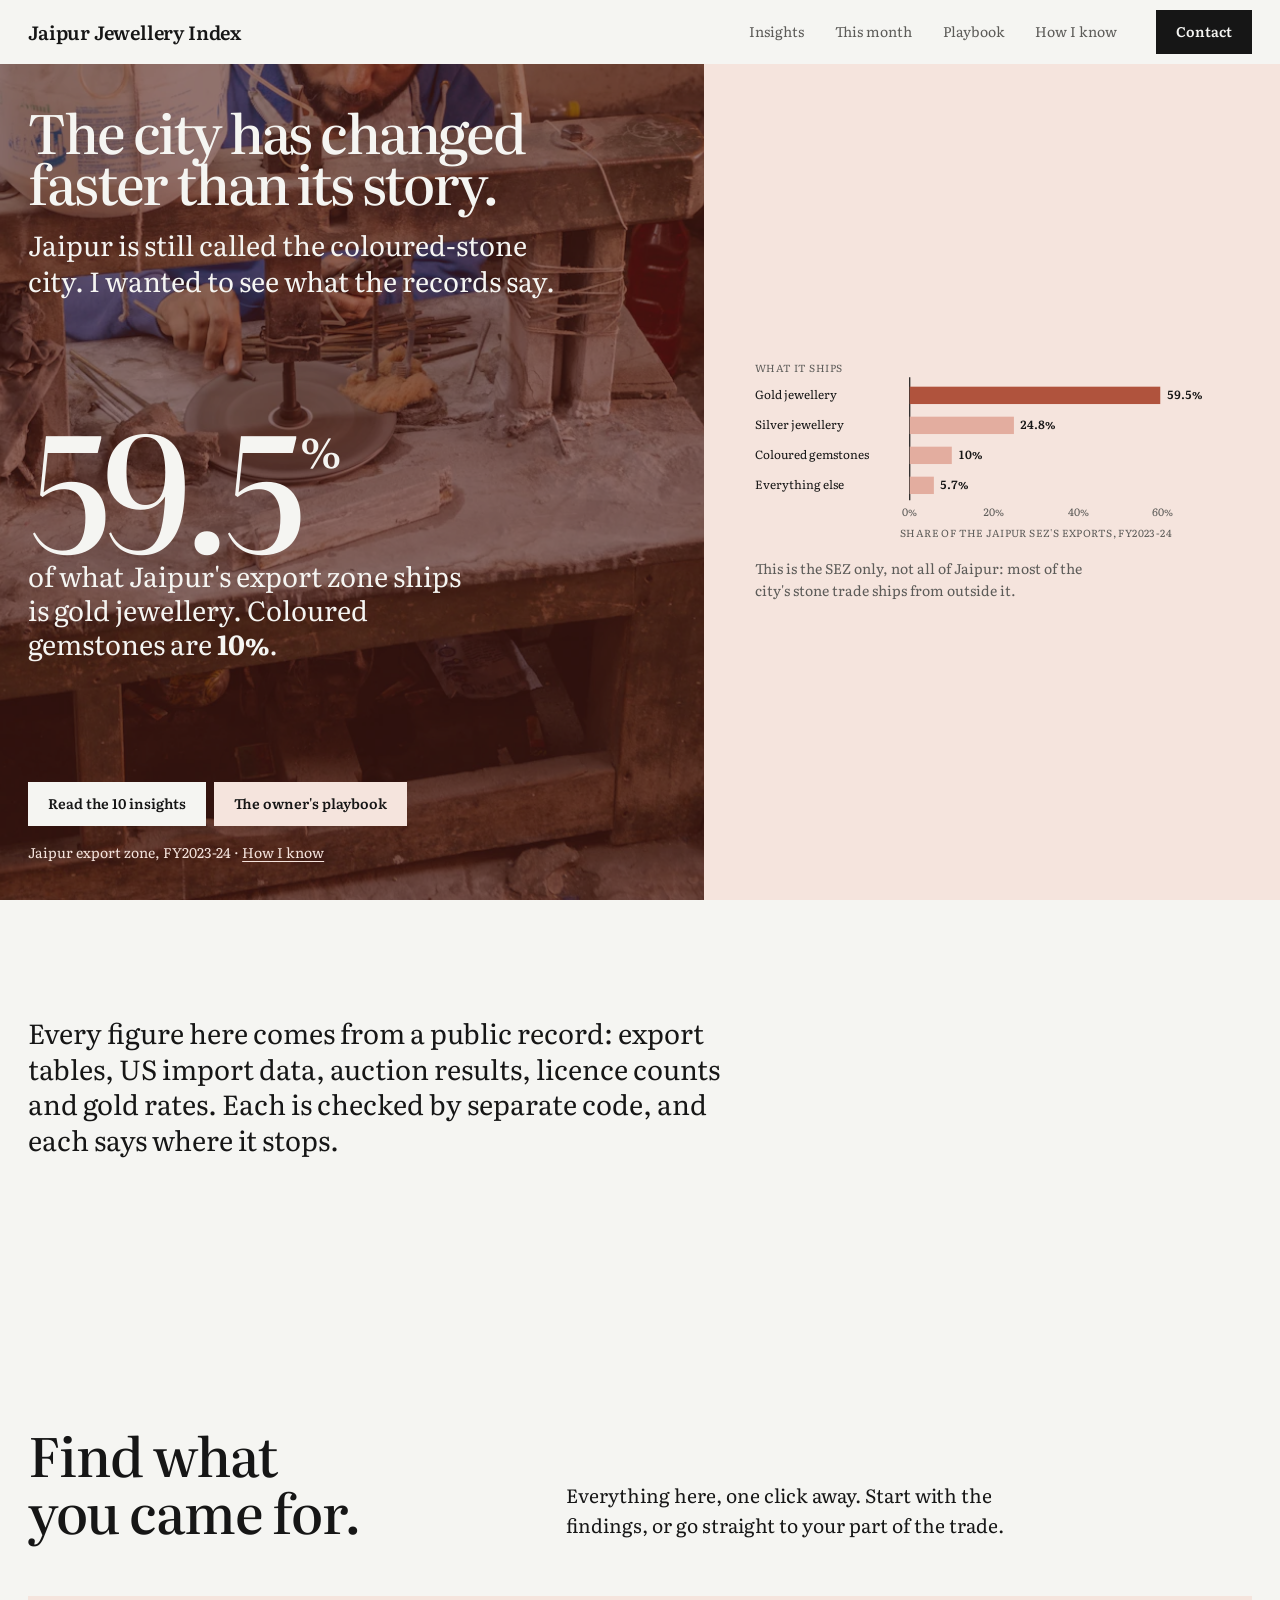
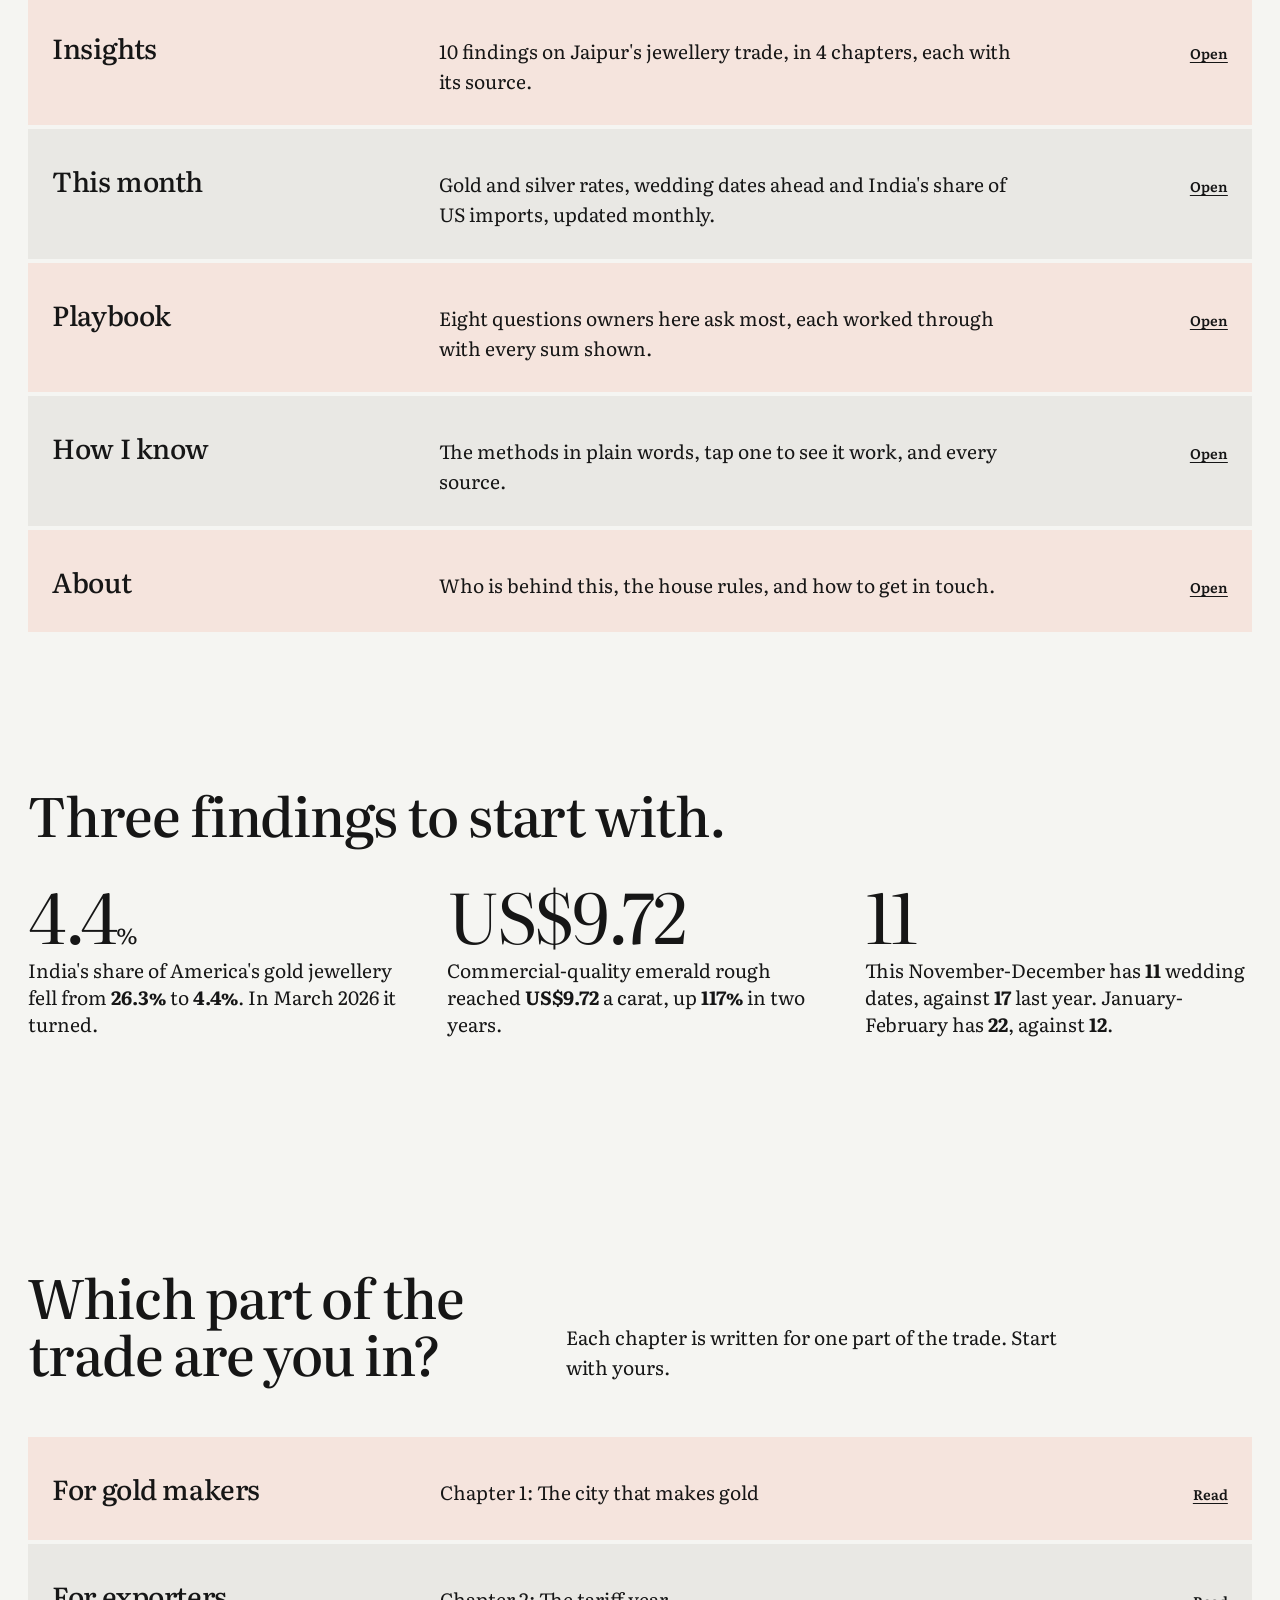
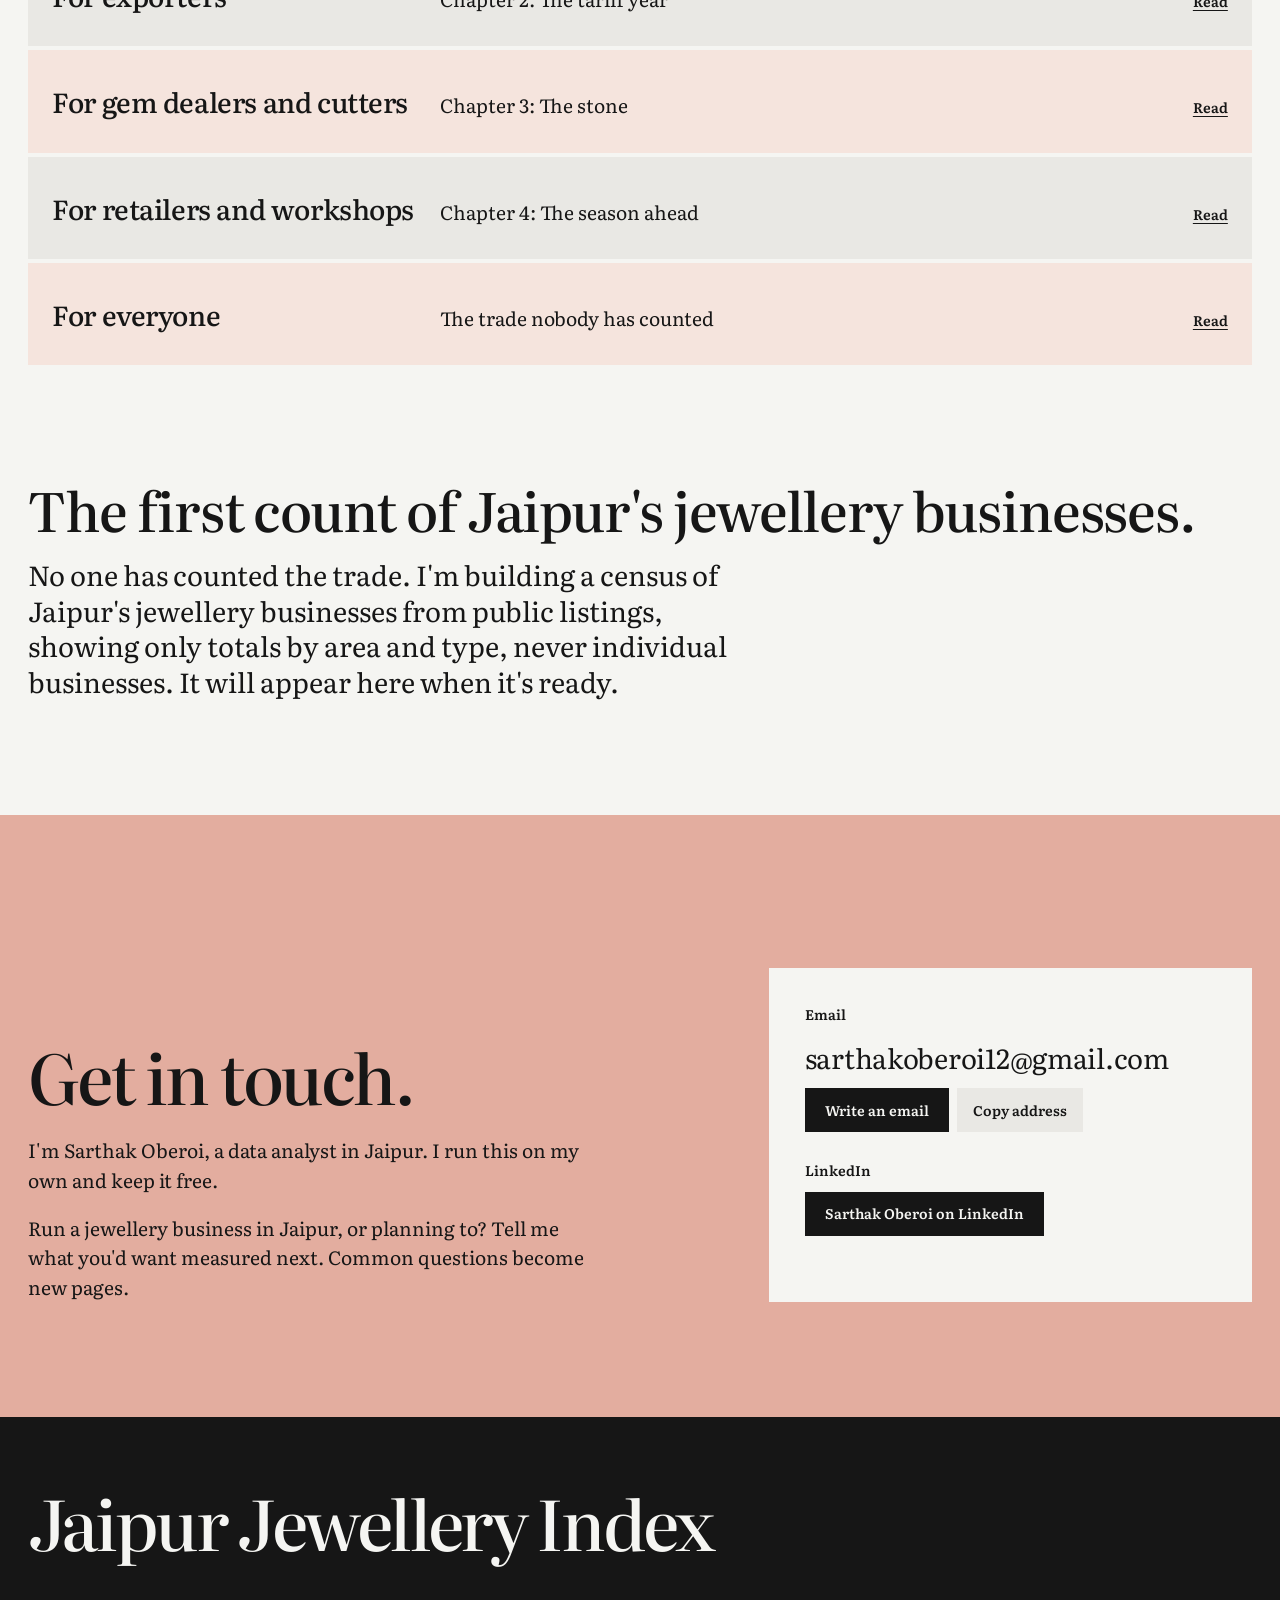
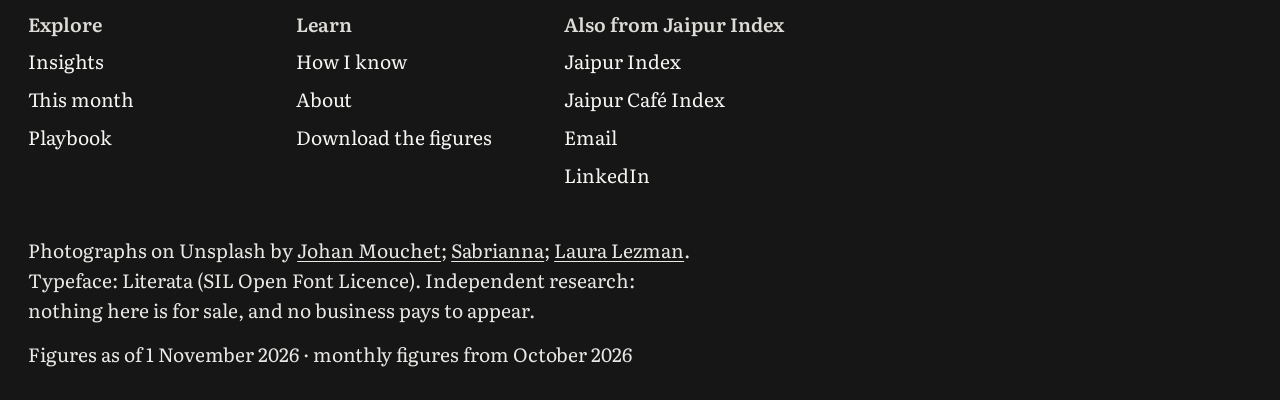
==== index.html @ a6907371 "Site update, 1 November 2026" ====
<!doctype html>
<html lang="en-IN" data-root="./">
<head>
<meta charset="utf-8">
<meta name="viewport" content="width=device-width, initial-scale=1">
<title>Jaipur Jewellery Index · What the records say about Jaipur&#x27;s jewellery trade</title>
<meta name="description" content="Free, independent figures on Jaipur&#x27;s jewellery trade: exports, the US tariff, emerald rough, silver, wedding dates and gold prices.">
<meta name="color-scheme" content="light">
<meta name="theme-color" content="#f5f5f2">
<link rel="icon" href="favicon.svg" type="image/svg+xml">
<script>document.documentElement.classList.add("js");setTimeout(function(){if(!window.__pulse)document.documentElement.classList.remove("js","motion")},3000)</script>
<link rel="preload" href="fonts/literata.woff2" as="font" type="font/woff2" crossorigin>
<link rel="stylesheet" href="v2.css?v=9a6a884558">
<link rel="stylesheet" href="jewel.css?v=24e0bf8013">
<script src="v2.js?v=5dda34e87e" defer></script>
<script src="explain.js?v=7c21fc3e05" defer></script>
</head>
<body>
<header class="bar"><a class="wordmark" href="./">Jaipur Jewellery Index</a><nav class="bar-links" aria-label="Main"><a href="insights/">Insights</a><a href="this-month/">This month</a><a href="playbook/">Playbook</a><a href="how-i-know/">How I know</a></nav><details class="menu"><summary aria-label="Open the menu">Menu</summary><nav class="menu-panel" aria-label="Main"><a href="">Home</a><a href="insights/">Insights</a><a href="this-month/">This month</a><a href="playbook/">Playbook</a><a href="how-i-know/">How I know</a><a href="about/">About</a></nav></details><a class="btn" href="about/#contact">Contact</a></header>
<main class="">
<section class="hero" id="top" aria-labelledby="hero-h">
  <figure class="hero-pic" aria-hidden="true"><picture><source type="image/webp" srcset="img/gem-cutter-900.webp 900w, img/gem-cutter-1600.webp 1600w" sizes="(max-width: 900px) 100vw, 55vw"><img src="img/gem-cutter-1600.jpg" srcset="img/gem-cutter-900.jpg 900w, img/gem-cutter-1600.jpg 1600w" sizes="(max-width: 900px) 100vw, 55vw" width="1600" height="2400" alt="A craftsman bent over a polishing wheel in a small Jaipur workshop" fetchpriority="high"></picture></figure>
  <div class="hero-copy">
    <div class="hero-top">
      <h1 id="hero-h" class="hero-h">The city has changed faster than its story.</h1>
      <p class="hero-sub">Jaipur is still called the coloured-stone city. I wanted to see what the records say.</p>
    </div>
    <div class="hero-fig">
      <a class="rot-link" href="insights/#f-Opening"><span class="hero-num">59.5<small>%</small></span>
      <span class="hero-cap">of what Jaipur's export zone ships is gold jewellery. Coloured gemstones are <b>10%</b>.</span></a>
    </div>
    <div class="hero-foot"><p class="hero-act"><a class="btn" href="insights/">Read the 10 insights</a><a class="btn btn-ghost" href="playbook/">The owner's playbook</a></p>
    <p class="hero-meta">Jaipur export zone, FY2023-24 · <a href="insights/#f-Opening">How I know</a></p></div>
  </div>
  <div class="hero-obj jw-obj"><div class="jw-obj-in reveal"><svg class="chart" viewBox="0 0 600 230" role="img" aria-label="What the Jaipur export zone ships" preserveAspectRatio="xMidYMid meet"><text x="0" y="12" text-anchor="start" class="c-ax">What it ships</text><line x1="196.0" y1="18" x2="196.0" y2="174" class="c-grid c-zero"/><text x="196.0" y="194" text-anchor="middle" class="c-tick">0%</text><line x1="302.7" y1="18" x2="302.7" y2="174" class="c-grid"/><text x="302.7" y="194" text-anchor="middle" class="c-tick">20%</text><line x1="409.3" y1="18" x2="409.3" y2="174" class="c-grid"/><text x="409.3" y="194" text-anchor="middle" class="c-tick">40%</text><line x1="516.0" y1="18" x2="516.0" y2="174" class="c-grid"/><text x="516.0" y="194" text-anchor="middle" class="c-tick">60%</text><text x="0" y="45" class="c-cat">Gold jewellery</text><rect class="grow" x="196.0" y="30" width="317.4" height="22" fill="var(--red)"/><text x="521.4" y="46" text-anchor="start" class="c-strong">59.5%</text><text x="0" y="83" class="c-cat">Silver jewellery</text><rect class="grow" x="196.0" y="68" width="132.0" height="22" fill="var(--pink)"/><text x="336.0" y="84" text-anchor="start" class="c-strong">24.8%</text><text x="0" y="121" class="c-cat">Coloured gemstones</text><rect class="grow" x="196.0" y="106" width="53.3" height="22" fill="var(--pink)"/><text x="257.3" y="122" text-anchor="start" class="c-strong">10%</text><text x="0" y="159" class="c-cat">Everything else</text><rect class="grow" x="196.0" y="144" width="30.6" height="22" fill="var(--pink)"/><text x="234.6" y="160" text-anchor="start" class="c-strong">5.7%</text><text x="356.0" y="220" text-anchor="middle" class="c-ax">Share of the Jaipur SEZ&#x27;s exports, FY2023-24</text></svg><svg class="chart chart-narrow" viewBox="0 0 400 302" role="img" aria-label="What the Jaipur export zone ships" preserveAspectRatio="xMidYMid meet"><text x="0" y="12" text-anchor="start" class="c-ax">What it ships</text><line x1="0.0" y1="18" x2="0.0" y2="246" class="c-grid c-zero"/><text x="0.0" y="266" text-anchor="middle" class="c-tick">0%</text><line x1="108.0" y1="18" x2="108.0" y2="246" class="c-grid"/><text x="108.0" y="266" text-anchor="middle" class="c-tick">20%</text><line x1="216.0" y1="18" x2="216.0" y2="246" class="c-grid"/><text x="216.0" y="266" text-anchor="middle" class="c-tick">40%</text><line x1="324.0" y1="18" x2="324.0" y2="246" class="c-grid"/><text x="324.0" y="266" text-anchor="middle" class="c-tick">60%</text><text x="0" y="40" class="c-cat">Gold jewellery</text><rect class="grow" x="0.0" y="48" width="321.4" height="22" fill="var(--red)"/><text x="329.4" y="64" text-anchor="start" class="c-strong">59.5%</text><text x="0" y="96" class="c-cat">Silver jewellery</text><rect class="grow" x="0.0" y="104" width="133.7" height="22" fill="var(--pink)"/><text x="141.7" y="120" text-anchor="start" class="c-strong">24.8%</text><text x="0" y="152" class="c-cat">Coloured gemstones</text><rect class="grow" x="0.0" y="160" width="54.0" height="22" fill="var(--pink)"/><text x="62.0" y="176" text-anchor="start" class="c-strong">10%</text><text x="0" y="208" class="c-cat">Everything else</text><rect class="grow" x="0.0" y="216" width="31.0" height="22" fill="var(--pink)"/><text x="39.0" y="232" text-anchor="start" class="c-strong">5.7%</text><text x="162.0" y="292" text-anchor="middle" class="c-ax">Share of the Jaipur SEZ&#x27;s exports, FY2023-24</text></svg><p class="jw-obj-note">This is the SEZ only, not all of Jaipur: most of the city's stone trade ships from outside it.</p></div></div>
</section><section class="intro" aria-label="About this record">
  <p class="lead reveal">Every figure here comes from a public record: export tables, US import data, auction results, licence counts and
  gold rates. Each is checked by separate code, and each says where it stops.</p>
</section><section class="explore" aria-labelledby="explore-h">
  <header class="ch-head reveal"><h2 id="explore-h">Find what you came for.</h2><p>Everything here, one click away. Start with the findings, or go straight to your part of the trade.</p></header>
  <ul class="best-list ex-list"><li class="reveal"><a href="insights/"><span class="best-name">Insights</span><span class="ex-p">10 findings on Jaipur&#x27;s jewellery trade, in 4 chapters, each with its source.</span><span class="best-go">Open</span></a></li><li class="reveal"><a href="this-month/"><span class="best-name">This month</span><span class="ex-p">Gold and silver rates, wedding dates ahead and India&#x27;s share of US imports, updated monthly.</span><span class="best-go">Open</span></a></li><li class="reveal"><a href="playbook/"><span class="best-name">Playbook</span><span class="ex-p">Eight questions owners here ask most, each worked through with every sum shown.</span><span class="best-go">Open</span></a></li><li class="reveal"><a href="how-i-know/"><span class="best-name">How I know</span><span class="ex-p">The methods in plain words, tap one to see it work, and every source.</span><span class="best-go">Open</span></a></li><li class="reveal"><a href="about/"><span class="best-name">About</span><span class="ex-p">Who is behind this, the house rules, and how to get in touch.</span><span class="best-go">Open</span></a></li></ul>
</section><section class="teasers" aria-labelledby="teasers-h">
  <h2 id="teasers-h" class="reveal">Three findings to start with.</h2>
  <div class="tz-grid"><a class="tz reveal" href="insights/#f-2-2"><span class="tz-num">4.4<small>%</small></span><span class="tz-head">India's share of America's gold jewellery fell from <b>26.3%</b> to <b>4.4%</b>. In March 2026 it turned.</span></a><a class="tz reveal" href="insights/#f-3-2"><span class="tz-num">US$9.72<small></small></span><span class="tz-head">Commercial-quality emerald rough reached <b>US$9.72</b> a carat, up <b>117%</b> in two years.</span></a><a class="tz reveal" href="insights/#f-5-1"><span class="tz-num">11<small></small></span><span class="tz-head">This November-December has <b>11</b> wedding dates, against <b>17</b> last year. January-February has <b>22</b>, against <b>12</b>.</span></a></div>
</section><section class="explore" id="parts" aria-labelledby="parts-h">
  <header class="ch-head reveal"><h2 id="parts-h">Which part of the trade are you in?</h2><p>Each chapter is written for one part of the trade. Start with yours.</p></header>
  <ul class="best-list ex-list"><li class="reveal"><a href="insights/#chapter-1"><span class="best-name">For gold makers</span><span class="ex-p">Chapter 1: The city that makes gold</span><span class="best-go">Read</span></a></li><li class="reveal"><a href="insights/#chapter-2"><span class="best-name">For exporters</span><span class="ex-p">Chapter 2: The tariff year</span><span class="best-go">Read</span></a></li><li class="reveal"><a href="insights/#chapter-3"><span class="best-name">For gem dealers and cutters</span><span class="ex-p">Chapter 3: The stone</span><span class="best-go">Read</span></a></li><li class="reveal"><a href="insights/#chapter-4"><span class="best-name">For retailers and workshops</span><span class="ex-p">Chapter 4: The season ahead</span><span class="best-go">Read</span></a></li><li class="reveal"><a href="insights/#chapter-close"><span class="best-name">For everyone</span><span class="ex-p">The trade nobody has counted</span><span class="best-go">Read</span></a></li></ul>
</section><section class="intro jw-census" aria-labelledby="census-h"><h2 id="census-h" class="reveal">The first count of Jaipur&#x27;s jewellery businesses.</h2>
  <p class="lead reveal">No one has counted the trade. I&#x27;m building a census of Jaipur&#x27;s jewellery businesses from public listings, showing only totals by area and type, never individual businesses. It will appear here when it&#x27;s ready.</p></section><section class="contact" id="contact" aria-labelledby="contact-h">
  <div class="c-intro reveal"><h2 id="contact-h">Get in touch.</h2><p>I'm Sarthak Oberoi, a data analyst in Jaipur. I run this on my own and keep it free.</p><p>Run a jewellery business in Jaipur, or planning to? Tell me what you&#x27;d want measured next. Common questions become new pages.</p></div>
  <div class="c-card reveal" data-ui>
    <p class="c-k">Email</p>
    <p class="c-email"><a href="&#109;&#97;&#105;&#108;&#116;&#111;&#58;&#115;&#97;&#114;&#116;&#104;&#97;&#107;&#111;&#98;&#101;&#114;&#111;&#105;&#49;&#50;&#64;&#103;&#109;&#97;&#105;&#108;&#46;&#99;&#111;&#109;&#63;&#115;&#117;&#98;&#106;&#101;&#99;&#116;&#61;&#74;&#97;&#105;&#112;&#117;&#114;&#32;&#74;&#101;&#119;&#101;&#108;&#108;&#101;&#114;&#121;&#32;&#73;&#110;&#100;&#101;&#120;">&#115;&#97;&#114;&#116;&#104;&#97;&#107;&#111;&#98;&#101;&#114;&#111;&#105;&#49;&#50;&#64;&#103;&#109;&#97;&#105;&#108;&#46;&#99;&#111;&#109;</a></p>
    <p class="c-acts"><a class="btn" href="&#109;&#97;&#105;&#108;&#116;&#111;&#58;&#115;&#97;&#114;&#116;&#104;&#97;&#107;&#111;&#98;&#101;&#114;&#111;&#105;&#49;&#50;&#64;&#103;&#109;&#97;&#105;&#108;&#46;&#99;&#111;&#109;&#63;&#115;&#117;&#98;&#106;&#101;&#99;&#116;&#61;&#74;&#97;&#105;&#112;&#117;&#114;&#32;&#74;&#101;&#119;&#101;&#108;&#108;&#101;&#114;&#121;&#32;&#73;&#110;&#100;&#101;&#120;">Write an email</a><button type="button" class="c-copy-btn" data-copy="&#115;&#97;&#114;&#116;&#104;&#97;&#107;&#111;&#98;&#101;&#114;&#111;&#105;&#49;&#50;&#64;&#103;&#109;&#97;&#105;&#108;&#46;&#99;&#111;&#109;">Copy address</button></p>
    <p class="c-k">LinkedIn</p>
    <p class="c-acts"><a class="btn btn-ln" href="https://www.linkedin.com/in/sarthak-oberoi-analyst/" rel="noopener" target="_blank">Sarthak Oberoi on LinkedIn</a></p>
    <p class="c-copied" role="status" aria-live="polite"></p>
  </div>
</section>

</main>
<footer class="foot">
  <a class="foot-name" href="./">Jaipur Jewellery Index</a>
  <div class="ft-cols"><div><p class="ft-h">Explore</p><a href="insights/">Insights</a><a href="this-month/">This month</a><a href="playbook/">Playbook</a></div><div><p class="ft-h">Learn</p><a href="how-i-know/">How I know</a><a href="about/">About</a><a href="figures.json">Download the figures</a></div><div><p class="ft-h">Also from Jaipur Index</p><a href="https://sarthakkk23.github.io/jaipur-index/">Jaipur Index</a><a href="https://sarthakkk23.github.io/jaipur-cafe-pulse/">Jaipur Café Index</a><a href="&#109;&#97;&#105;&#108;&#116;&#111;&#58;&#115;&#97;&#114;&#116;&#104;&#97;&#107;&#111;&#98;&#101;&#114;&#111;&#105;&#49;&#50;&#64;&#103;&#109;&#97;&#105;&#108;&#46;&#99;&#111;&#109;&#63;&#115;&#117;&#98;&#106;&#101;&#99;&#116;&#61;&#74;&#97;&#105;&#112;&#117;&#114;&#32;&#74;&#101;&#119;&#101;&#108;&#108;&#101;&#114;&#121;&#32;&#73;&#110;&#100;&#101;&#120;">Email</a><a href="https://www.linkedin.com/in/sarthak-oberoi-analyst/">LinkedIn</a></div></div>
  <p>Photographs on Unsplash by <a href="https://unsplash.com/photos/cFSYBkneAp0" rel="noopener" target="_blank">Johan Mouchet</a>; <a href="https://unsplash.com/photos/jYVvmAi4u8c" rel="noopener" target="_blank">Sabrianna</a>; <a href="https://unsplash.com/photos/6WTcS_rECpA" rel="noopener" target="_blank">Laura Lezman</a>. Typeface: Literata (SIL Open Font Licence). Independent research: nothing here is for sale, and no business pays to appear.</p>
  <p>Figures as of 1 November 2026 · monthly figures from October 2026</p>
</footer>
</body>
</html>
---- v2.css ----
/* Jaipur Café Index, v2: "The Instrument".
   Neutral lime-wash ground, ink, the Pink City as whole fields of colour, facade red for the one action.
   Flat colour only; surfaces separate by a step in tone, never by a line or a shadow. */

@font-face { font-family: "Literata"; src: url("fonts/literata.woff2") format("woff2"); font-weight: 200 900; font-display: swap; }
@font-face { font-family: "Literata"; src: url("fonts/literata-italic.woff2") format("woff2"); font-weight: 200 900; font-style: italic; font-display: swap; }

:root {
  --paper: #f5f5f2;  --stone: #e9e8e4;  --stone-2: #dddcd7;
  --ink: #161616;    --soft: #5c5b58;
  --pink: #e3ad9f;   --red: #b0533d;    --sky: #3f74ad;
  --blush: #f5e4dd;  /* lime-wash pink of the old city's walls, for fields */
  --clay: #6c3024;   /* the home hero's tinted sandstone, as one flat colour */
  --s-small: 0.875rem;
  --s-body: clamp(1.0625rem, 1rem + 0.25vw, 1.25rem);
  --s-lead: clamp(1.3125rem, 1.15rem + 0.7vw, 1.75rem);
  --s-head: clamp(2rem, 1.3rem + 2.6vw, 3.5rem);
  --s-display: clamp(5rem, 12.5vw, 14rem);
  --s-display-s: clamp(3rem, 1.6rem + 3.4vw, 5rem);
  --m: clamp(16px, 2.2vw, 32px);
  --gap: 8px;
  --bar-h: 64px;
  --ease: cubic-bezier(.16, 1, .3, 1);
}

* { box-sizing: border-box; }
html { scroll-padding-top: calc(var(--bar-h) + 8px); }
body {
  margin: 0; background: var(--paper); color: var(--ink);
  font-family: "Literata", Georgia, serif; font-size: var(--s-body); line-height: 1.55;
  font-optical-sizing: auto; -webkit-font-smoothing: antialiased; text-rendering: optimizeLegibility;
}
h1, h2, h3 { font-weight: 500; letter-spacing: -0.02em; line-height: 1.05; margin: 0; text-wrap: balance; }
h2 { font-size: var(--s-head); }
p { margin: 0; max-width: 62ch; }
a { color: inherit; text-decoration-thickness: 1px; text-underline-offset: 0.18em; }
a:hover { text-decoration-thickness: 2px; }
:focus-visible { outline: 3px solid var(--red); outline-offset: 3px; }
img { display: block; width: 100%; height: 100%; object-fit: cover; }
picture { display: block; width: 100%; height: 100%; }
figure { margin: 0; }
.n { font-variant-numeric: lining-nums tabular-nums; }
.soft { color: var(--soft); }
.field-pink { background: var(--pink); }
.field-stone { background: var(--stone); }
.draft-note { margin: 0; padding: 6px var(--m); background: var(--stone); font-size: var(--s-small); }

/* ---------- bar: wordmark, four links, one action ---------- */
.bar {
  position: sticky; top: 0; z-index: 30; height: var(--bar-h);
  display: flex; align-items: center; gap: clamp(16px, 3vw, 44px); padding: 0 var(--m);
  background: var(--paper);
}
.wordmark { font-size: var(--s-body); font-weight: 600; letter-spacing: -0.01em; text-decoration: none; white-space: nowrap; }
.bar-links { display: flex; gap: clamp(14px, 2.4vw, 32px); margin-left: auto; font-size: var(--s-small); }
.bar-links a { text-decoration: none; color: var(--soft); transition: color .2s ease; }
.bar-links a:hover, .bar-links a[aria-current] { color: var(--ink); }
.btn {
  display: inline-flex; align-items: center; justify-content: center; min-height: 44px; padding: 0 20px;
  background: var(--ink); color: var(--paper); font-family: inherit; font-size: var(--s-small); font-weight: 600; text-decoration: none;
  border: 0; border-radius: 0; cursor: pointer; transition: background .2s ease, transform .2s var(--ease);
}
.btn:hover { background: var(--red); }
.btn:active { transform: translateY(1px); }
.btn-ghost { background: var(--ink); }
.btn-ghost:hover { background: #000; }
.bar-links a[aria-current] { text-decoration: underline; text-underline-offset: .35em; text-decoration-thickness: 2px; }
/* phones and small tablets: the menu folds behind one button */
.menu { display: none; position: relative; margin-left: auto; }
.menu summary { list-style: none; cursor: pointer; min-height: 44px; display: inline-flex; align-items: center; padding: 0 14px; background: var(--stone); font-size: var(--s-small); font-weight: 600; }
.menu summary::-webkit-details-marker { display: none; }
.menu[open] summary { background: var(--ink); color: var(--paper); }
.menu-panel { position: fixed; left: 0; right: 0; top: var(--bar-h); bottom: 0; overflow-y: auto; background: var(--paper); padding: 8px var(--m) 24px; display: grid; align-content: start; z-index: 40; }
.menu-panel a { font-size: var(--s-lead); padding: 12px 0; text-decoration: none; }
.menu-panel a + a { border-top: 0; }
.menu-panel a[aria-current] { color: var(--red); }
@media (max-width: 1080px) { .bar-links { display: none; } .menu { display: block; } }
@media (max-width: 480px) { .bar .btn { padding: 0 14px; } }

/* ---------- hero: the city's cafés as an object ---------- */
.hero { display: grid; grid-template-columns: minmax(0, 11fr) minmax(0, 9fr); grid-template-areas: "copy obj"; min-height: calc(100svh - var(--bar-h)); align-items: stretch; }
/* the Hawa Mahal behind the headline, under a deep sandstone tint so the type reads */
.hero-pic { grid-area: copy; position: relative; overflow: hidden; z-index: 0; }
.hero-pic picture { position: absolute; left: 0; right: 0; bottom: 0; height: 165%; }   /* the facade, not the sky */
.hero-pic img { object-position: 50% 100%; }
.hero-pic::after { content: ""; position: absolute; inset: 0; background: rgba(74, 26, 20, .6); }
.hero-copy { grid-area: copy; position: relative; z-index: 1; color: var(--paper); display: flex; flex-direction: column; justify-content: space-between; gap: 24px; padding: clamp(24px, 4.5vh, 56px) var(--m) clamp(24px, 4vh, 44px); }
.hero-h { font-size: var(--s-head); letter-spacing: -0.04em; line-height: .95; max-width: 16ch; }
.hero-top { display: grid; gap: 20px; }
.hero-sub { font-size: var(--s-lead); line-height: 1.3; max-width: 34ch; }
.hero-foot { display: grid; gap: 16px; }
.hero-act { display: flex; flex-wrap: wrap; gap: 8px; }
.hero-fig { display: grid; gap: 14px; max-width: 40ch; }
/* the rotating finding: it fades up and out, the next rises in; no counting, so no false number ever shows */
.rot-link { display: grid; gap: 10px; color: inherit; text-decoration: none; transition: opacity .45s ease, transform .6s var(--ease); }
.rot-link:hover .hero-cap { text-decoration: underline; text-underline-offset: .18em; text-decoration-thickness: 1px; }
.hero-fig.out .rot-link { opacity: 0; transform: translateY(-14px); }
.hero-fig.in .rot-link { opacity: 0; transform: translateY(14px); transition: none; }
.rot-ctrl { display: flex; align-items: center; gap: 14px; }
.rot-ctrl[hidden] { display: none; }
.rot-bar { width: 120px; height: 3px; background: rgba(245, 245, 242, .3); overflow: hidden; }
.rot-bar i { display: block; height: 100%; width: 0; background: var(--paper); }
.rot-bar.run i { animation: rot-fill var(--rot-ms, 6500ms) linear forwards; }
.hero-fig.paused .rot-bar i { animation-play-state: paused; }
@keyframes rot-fill { to { width: 100%; } }
.rot-btn { font: inherit; font-size: var(--s-small); color: var(--paper); background: none; border: 0; padding: 8px 0; cursor: pointer; text-decoration: underline; text-underline-offset: .2em; min-height: 44px; }
.rot-count { font-size: var(--s-small); color: var(--blush); font-variant-numeric: tabular-nums; }
.hero-num { font-size: var(--s-display); line-height: .8; letter-spacing: -0.06em; font-weight: 500; font-variant-numeric: lining-nums; }
.hero-num small { font-size: .31em; letter-spacing: 0; margin-left: .04em; vertical-align: top; position: relative; top: .14em; }
.hero-cap { font-size: var(--s-lead); line-height: 1.25; }
.hero-meta { font-size: var(--s-small); color: var(--blush); }
.hero-copy .btn { background: var(--paper); color: var(--ink); }
.hero-copy .btn:hover { background: var(--blush); }
.hero-copy .btn-ghost { background: var(--blush); }
.hero-copy .btn-ghost:hover { background: var(--paper); }
.hero-obj { grid-area: obj; position: relative; overflow: hidden; background: var(--blush); }
.relief { position: absolute; inset: 0; width: 100%; height: 100%; display: block; cursor: grab; touch-action: pan-y; }
.relief:active { cursor: grabbing; }
.relief-labels { position: absolute; inset: 0; pointer-events: none; }
.relief-label { position: absolute; left: 0; top: 0; font-size: var(--s-small); background: var(--paper); padding: 2px 8px; white-space: nowrap; }
.relief-still { position: absolute; inset: 0; opacity: 0; transition: opacity .6s ease; pointer-events: none; }
.no-webgl .relief-still { opacity: 1; }
.no-webgl .relief, .no-webgl .relief-hint { display: none; }
.relief-note { position: absolute; left: 20px; right: 20px; bottom: 24px; font-size: var(--s-small); max-width: 44ch; background: var(--blush); }
.relief-hint { position: absolute; left: 20px; top: 18px; font-size: var(--s-small); color: var(--soft); transition: opacity .6s ease; max-width: 40ch; }
.hero-obj.touched .relief-hint { opacity: 0; }
.js .hero-obj .relief { opacity: 0; transition: opacity 1.4s var(--ease); }
.hero-obj.ready .relief { opacity: 1; }
@media (max-width: 1100px) {
  .hero { grid-template-columns: minmax(0, 1fr) minmax(0, 1fr); }
}
@media (max-width: 900px) {
  .hero { grid-template-columns: 1fr; grid-template-areas: "copy" "obj"; min-height: 0; }
  .hero-copy { gap: 28px; padding-bottom: 28px; }
  .hero-num { font-size: clamp(5rem, 30vw, 9rem); }
  .hero-obj { height: 60svh; min-height: 400px; }
}

/* evidence meter: three cells, filled to the grade */
.ev { display: inline-flex; gap: 3px; margin-right: 8px; vertical-align: 1px; }
.ev i { width: 10px; height: 10px; background: var(--stone-2); }
.ev[data-g="1"] i:nth-child(-n+1), .ev[data-g="2"] i:nth-child(-n+2), .ev[data-g="3"] i:nth-child(-n+3) { background: var(--ink); }

/* ---------- intro: lead over four columns ---------- */
.intro { padding: clamp(72px, 9vw, 120px) var(--m); }
.lead { font-size: var(--s-lead); line-height: 1.3; max-width: 46ch; }
.cols { display: grid; grid-template-columns: repeat(4, 1fr); gap: 32px; margin-top: 72px; line-height: 1.5; }
.cols b { color: var(--ink); font-weight: 600; }
@media (max-width: 900px) { .cols { grid-template-columns: 1fr 1fr; row-gap: 40px; } }
@media (max-width: 520px) { .cols { grid-template-columns: 1fr; } }

/* ---------- the sundial ---------- */
.sundial { position: relative; }
.sd-pin { display: grid; grid-template-columns: 1fr 1fr; align-items: center; gap: clamp(56px, 7vw, 120px); padding: 40px var(--m); min-height: calc(100svh - var(--bar-h)); }
.motion .sundial { height: 200vh; }
.motion .sd-pin { position: sticky; top: var(--bar-h); }
.sd-copy { max-width: 34ch; justify-self: end; }
.sd-copy h2 { max-width: 12ch; }
.sd-copy h2 { margin-bottom: 24px; }
.sd-read { margin-top: 40px; display: grid; gap: 4px; color: var(--ink) !important; }
.sd-time { font-size: var(--s-head); font-weight: 500; letter-spacing: -0.03em; line-height: 1; font-variant-numeric: lining-nums tabular-nums; }
.sd-share { font-size: var(--s-lead); }
.sd-areas { font-size: var(--s-small); color: var(--soft); }
.dial { width: min(calc(100% - 112px), 70vh); height: auto; justify-self: center; overflow: visible; }   /* room for the 6am and 6pm marks */
.dial .w-bg { fill: var(--stone); }
.dial .w-fill { fill: var(--red); transition: opacity .25s ease; }
.dial .w-fill.later { fill: var(--stone-2); }
.dial .gnomon { stroke: var(--ink); stroke-width: 3; stroke-linecap: round; }
.dial .hub { fill: var(--paper); }
.dial text { font-family: "Literata", serif; font-size: 15px; fill: var(--soft); }
@media (max-width: 900px) {
  .sd-pin { grid-template-columns: 1fr; padding-top: 24px; }
  .sd-copy { justify-self: start; }
  .dial { width: min(calc(100% - 112px), 52vh); justify-self: center; }
  .sd-read { margin-top: 20px; }
}

/* ---------- findings ---------- */
.chapter { padding: clamp(96px, 12vw, 176px) var(--m) 0; }
.ch-head { display: grid; grid-template-columns: minmax(0, 5fr) minmax(0, 7fr); gap: 24px 48px; align-items: end; margin-bottom: clamp(48px, 6vw, 88px); }
.ch-head p { max-width: 46ch; }
.fd { display: grid; grid-template-columns: minmax(0, 5fr) minmax(0, 7fr); gap: 32px clamp(32px, 5vw, 88px); align-items: center;
  padding: clamp(40px, 5vw, 72px) 0; }
.fd:nth-of-type(even) { background: var(--blush); margin: 0 calc(-1 * var(--m)); padding-left: var(--m); padding-right: var(--m); }
.fd.flip .fd-text { order: 2; }
.fd-num { font-size: var(--s-display-s); line-height: .9; letter-spacing: -0.05em; font-weight: 500; font-variant-numeric: lining-nums; }
.fd-num small { font-size: .375em; letter-spacing: 0; margin-left: .03em; }
.fd-head { font-size: var(--s-lead); line-height: 1.22; letter-spacing: -0.01em; margin-top: 14px; max-width: 32ch; }
.fd-body { margin-top: 16px; }
.fd-limit { margin-top: 12px; font-style: italic; color: var(--soft); }
.fd-grade { margin-top: 20px; font-size: var(--s-small); }
.fd-how { margin-top: 14px; font-size: var(--s-small); max-width: 62ch; }
.fd-how summary { cursor: pointer; font-weight: 600; list-style: none; display: inline-flex; align-items: center; gap: 8px; min-height: 32px; }
.fd-how summary::-webkit-details-marker { display: none; }
.fd-how summary::after { content: "+"; font-weight: 400; font-size: 1.2em; transition: transform .3s var(--ease); }
.fd-how[open] summary::after { transform: rotate(45deg); }
.fd-how ul { margin: 8px 0 0; padding-left: 18px; display: grid; gap: 8px; font-size: var(--s-body); line-height: 1.5; }
.fd-chart { width: 100%; }
.chart { width: 100%; height: auto; overflow: visible; display: block; }
.chart text { font-family: "Literata", serif; font-size: 15px; fill: var(--ink); }
.chart .c-strong { font-weight: 600; font-variant-numeric: lining-nums tabular-nums; }
.chart .c-soft { fill: var(--soft); font-size: 13px; }
.chart-narrow { display: none; }
@media (max-width: 600px) {
  .chart { display: none; }
  .chart-narrow { display: block; }
  .chart-narrow text { font-size: 16px; }
  .chart-narrow .c-soft { font-size: 14px; }
}
@media (max-width: 900px) {
  .ch-head, .fd { grid-template-columns: 1fr; }
  .fd.flip .fd-text { order: 0; }
}
/* charts draw themselves once on screen: the line traces, bars grow from their baseline */
.js .reveal .chart .draw { stroke-dasharray: 1; stroke-dashoffset: 1; transition: stroke-dashoffset 1.8s var(--ease) .2s; }
.js .reveal.is-in .chart .draw { stroke-dashoffset: 0; }
.js .reveal .chart .grow { transform: scaleX(0); transform-box: fill-box; transform-origin: left center; transition: transform 1.1s var(--ease); }
.js .reveal .chart .grow-y { transform: scaleY(0); transform-box: fill-box; transform-origin: center bottom; transition: transform 1.1s var(--ease); }
.js .reveal .chart .fade, .js .reveal .chart .pop { opacity: 0; transition: opacity .9s ease .5s; }
.js .reveal.is-in .chart .grow, .js .reveal.is-in .chart .grow-y { transform: none; }
.js .reveal.is-in .chart .fade, .js .reveal.is-in .chart .pop { opacity: 1; }
.chart .grow:nth-of-type(2), .chart .grow-y:nth-of-type(2) { transition-delay: .08s; }
.chart .grow:nth-of-type(3), .chart .grow-y:nth-of-type(3) { transition-delay: .16s; }
.chart .grow:nth-of-type(4), .chart .grow-y:nth-of-type(4) { transition-delay: .24s; }
.chart .grow:nth-of-type(5), .chart .grow-y:nth-of-type(5) { transition-delay: .32s; }

/* ---------- one full-bleed picture ---------- */
.band { margin: clamp(96px, 12vw, 176px) 0 0; height: min(86svh, 62vw); overflow: hidden; position: relative; }
.band img { object-position: 50% 72%; }
@media (max-width: 760px) { .band { height: 64svh; } }

/* ---------- free updates ---------- */
.updates { display: grid; grid-template-columns: minmax(0, 6fr) minmax(0, 6fr); gap: 32px clamp(32px, 5vw, 88px); align-items: end;
  padding: clamp(96px, 12vw, 176px) var(--m); background: var(--ink); color: var(--paper); }
.updates h2 { max-width: 20ch; }
.up-copy { display: grid; gap: 24px; }
.up-form { display: grid; grid-template-columns: minmax(0, 1fr) minmax(0, 1fr) auto; gap: 12px; align-content: end; align-items: end; }
.up-form .field > span { font-size: var(--s-small); font-weight: 600; margin-bottom: 8px; display: block; }
.up-form .field input { width: 100%; height: 56px; font: inherit; font-size: var(--s-body); padding: 0 14px; border: 0; border-radius: 0; background: var(--paper); color: var(--ink); }
.up-form .field input::placeholder { color: #8d8c87; }
.up-form .btn { min-height: 56px; padding: 0 24px; background: var(--pink); color: var(--ink); }
.up-form .btn:hover { background: var(--paper); }
.up-note { grid-column: 1 / -1; font-size: var(--s-small); color: var(--stone-2); }
.up-status { grid-column: 1 / -1; min-height: 1.5em; }
.up-form.sending .btn { opacity: .6; pointer-events: none; }
.up-form.done .field, .up-form.done .btn { display: none; }
.up-form.done .up-status { font-size: var(--s-lead); }
@media (max-width: 900px) { .updates, .up-form { grid-template-columns: 1fr; } }

.band figcaption, .pair figcaption { position: absolute; left: var(--m); bottom: 18px; background: var(--paper); padding: 4px 10px; font-size: var(--s-small); max-width: calc(100% - 2 * var(--m)); }

/* ---------- a pair of pictures: mornings in the Pink City ---------- */
.pair { display: grid; grid-template-columns: minmax(0, 4fr) minmax(0, 6fr); gap: var(--gap); padding: clamp(96px, 12vw, 176px) var(--gap) 0; align-items: end; }
.pair figure { position: relative; overflow: hidden; }
.pair-a { aspect-ratio: 3 / 4; }
.pair-b { aspect-ratio: 4 / 5; }
.pair-b img { object-position: 50% 40%; }
@media (max-width: 760px) { .pair { grid-template-columns: 1fr; } .pair-a, .pair-b { aspect-ratio: 4 / 5; } }

/* ---------- the best right now ---------- */
.best { padding: clamp(96px, 12vw, 180px) var(--m) clamp(96px, 10vw, 140px); display: grid; grid-template-columns: minmax(0, 4fr) minmax(0, 8fr); gap: 32px clamp(32px, 5vw, 80px); align-items: end; }
.best-pic { aspect-ratio: 3 / 4; overflow: hidden; }
.best-pic img { object-position: 50% 60%; }
.best-sub { margin-top: 16px; }
@media (max-width: 900px) { .best { grid-template-columns: 1fr; } .best-pic { aspect-ratio: 4 / 3; } }
.best-list { list-style: none; margin: 56px 0 0; padding: 0; display: grid; gap: 4px; }
.best-list a {
  display: grid; grid-template-columns: 1.1fr 1.4fr .7fr auto; align-items: baseline; gap: 24px; padding: 30px 24px;
  background: var(--stone); text-decoration: none; transition: background .25s ease, padding .35s var(--ease);
}
.best-list li:nth-child(even) a { background: var(--stone-2); }
.best-list a:hover { background: var(--pink); padding-left: 36px; }
.best-name { font-size: var(--s-lead); font-weight: 500; letter-spacing: -0.015em; }
.best-tag { font-style: italic; color: var(--soft); }
.best-where { font-size: var(--s-small); color: var(--soft); }
.best-go { font-size: var(--s-small); font-weight: 600; text-decoration: underline; text-underline-offset: .2em; }
.best-note { margin-top: 20px; font-size: var(--s-small); }
@media (max-width: 760px) { .best-list a { grid-template-columns: 1fr; gap: 6px; padding: 20px 16px; } .best-list a:hover { padding-left: 16px; } }

/* ---------- take a reading ---------- */
.bench { padding: clamp(96px, 12vw, 180px) var(--m); background: var(--blush); display: grid; grid-template-columns: 5fr 7fr; gap: 24px 48px; }
.bench-copy h2, .bench-copy h1 { margin-bottom: 24px; max-width: 16ch; }
.bench-copy p { max-width: 36ch; }
.seg-row { display: flex; gap: 6px; margin-top: 28px; }
.seg-btn { font: inherit; font-size: var(--s-small); min-height: 44px; padding: 0 16px; border: 0; cursor: pointer; background: var(--stone-2); color: var(--ink); }
.seg-btn[aria-pressed="true"] { background: var(--ink); color: var(--paper); }
.tool-form { display: grid; gap: 22px; align-content: start; }
.tool-form fieldset { border: 0; margin: 0; padding: 0; }
.tool-form legend, .field > span { font-size: var(--s-small); font-weight: 600; margin-bottom: 8px; display: block; }
.opts { display: flex; flex-wrap: wrap; gap: 6px; }
.opt { position: relative; cursor: pointer; }
.opt input { position: absolute; inset: 0; opacity: 0; cursor: pointer; }
.opt span { display: inline-block; padding: 9px 14px; font-size: var(--s-small); background: var(--paper); transition: background .15s; }
.opt input:checked + span { background: var(--ink); color: var(--paper); }
.opt input:focus-visible + span { outline: 3px solid var(--red); outline-offset: 2px; }
.fields { display: grid; grid-template-columns: repeat(4, 1fr); gap: 12px; }
.field input, .field select { width: 100%; font: inherit; font-size: var(--s-lead); padding: 10px 12px; border: 0; background: var(--paper); color: var(--ink); border-radius: 0; appearance: none; }
.field input::placeholder { color: #a3a29d; }
.planner .owner-only { display: none; }
.tool-results { grid-column: 1 / -1; display: grid; grid-template-columns: repeat(auto-fill, minmax(250px, 1fr)); gap: 6px; margin-top: 24px; }
.tool-empty { grid-column: 1 / -1; color: var(--soft); }
.res { background: var(--paper); padding: 22px; animation: rise .5s var(--ease) both; }
.res-k { font-size: var(--s-small); font-weight: 600; margin-bottom: 10px; }
.res-big { font-size: var(--s-head); line-height: 1; letter-spacing: -0.04em; font-weight: 500; margin-bottom: 12px; font-variant-numeric: lining-nums; }
.res-big small { font-size: .4em; margin-left: 2px; color: var(--soft); letter-spacing: 0; }
.res-head { font-size: var(--s-lead); font-weight: 500; margin-bottom: 8px; }
.res-body b { color: var(--ink); }
.res-list { margin: 6px 0 0; padding-left: 18px; }
.res-cta { background: var(--ink); color: var(--paper); }
.res-cta .res-body, .res-cta .res-k { color: var(--stone-2); }
.res-cta .cta { display: inline-flex; margin-top: 16px; padding: 12px 18px; background: var(--red); color: var(--paper); text-decoration: none; font-size: var(--s-small); font-weight: 600; }
.strip { position: relative; height: 8px; background: var(--stone); margin-top: 16px; }
.strip-mid { position: absolute; left: 50%; top: -5px; bottom: -5px; width: 2px; background: var(--paper); }
.strip-dot { position: absolute; top: 50%; left: var(--x); width: 14px; height: 14px; translate: -50% -50%; background: var(--red); transition: left .5s var(--ease); }
.strip-axis { display: flex; justify-content: space-between; margin-top: 8px; font-size: var(--s-small); color: var(--soft); }
@keyframes rise { from { opacity: 0; transform: translateY(12px); } }
@media (max-width: 900px) { .bench { grid-template-columns: 1fr; } .fields { grid-template-columns: 1fr 1fr; } }

/* ---------- method: many into one ---------- */
.method { padding: clamp(96px, 12vw, 180px) var(--m) 40px; }
.method-copy { display: grid; grid-template-columns: 4fr 8fr; gap: 24px; align-items: end; }
.method-pic { aspect-ratio: 21 / 9; margin-bottom: 72px; overflow: hidden; }
.method-copy p { max-width: 44ch; }
.many { display: block; width: 100%; height: auto; margin: 56px 0 28px; }
.many rect { transition: transform 1.2s var(--ease), opacity .6s ease; transform-box: fill-box; }
.method-cols { display: grid; grid-template-columns: repeat(3, 1fr); gap: 32px; }
.method-cols-4 { grid-template-columns: repeat(4, 1fr); }
.method-copy h1 { font-size: var(--s-display-s); letter-spacing: -0.04em; line-height: .95; }
.method-cols b { font-weight: 600; font-size: var(--s-lead); display: block; margin-bottom: 4px; }
.gloss { display: grid; grid-template-columns: repeat(4, minmax(0, 1fr)); gap: 32px 32px; margin: 72px 0 0; }
.gloss dt { font-weight: 600; font-size: var(--s-lead); letter-spacing: -0.01em; margin-bottom: 8px; }
.gloss dd { margin: 0; line-height: 1.5; }
@media (max-width: 1100px) { .gloss { grid-template-columns: repeat(2, minmax(0, 1fr)); } }
@media (max-width: 560px) { .gloss { grid-template-columns: 1fr; } }
@media (max-width: 900px) { .method-copy, .method-cols { grid-template-columns: 1fr; } .method-pic { aspect-ratio: 4 / 3; } }

/* ---------- contact + footer ---------- */
.contact { display: grid; grid-template-columns: minmax(0, 7fr) minmax(0, 5fr); gap: 40px clamp(32px, 5vw, 88px); padding: clamp(96px, 12vw, 176px) var(--m) clamp(80px, 9vw, 128px); align-items: end; background: var(--pink); }
.contact h2 { font-size: var(--s-display-s); letter-spacing: -0.04em; line-height: .95; max-width: 12ch; margin-bottom: 8px; }
.c-intro { display: grid; gap: 18px; align-content: end; }
.c-intro p { max-width: 52ch; }
/* the way to reach Sarthak: plain to read, one tap to use */
.c-card { background: var(--paper); padding: clamp(24px, 3vw, 36px); display: grid; gap: 10px; align-content: start; }
.c-k { font-size: var(--s-small); font-weight: 600; }
.c-k:not(:first-child) { margin-top: 18px; }
.c-email { font-size: var(--s-lead); letter-spacing: -0.01em; overflow-wrap: anywhere; }
.c-email a { text-decoration: none; }
.c-email a:hover { text-decoration: underline; text-underline-offset: .2em; }
.c-acts { display: flex; flex-wrap: wrap; gap: 8px; align-items: center; }
.c-copy-btn { font: inherit; font-size: var(--s-small); font-weight: 600; min-height: 44px; padding: 0 16px; border: 0; background: var(--stone); color: var(--ink); cursor: pointer; }
.c-copy-btn:hover { background: var(--stone-2); }
.c-copied { font-size: var(--s-small); min-height: 1.4em; }
@media (max-width: 900px) { .contact { grid-template-columns: 1fr; } }
.c-copy { display: grid; gap: 24px; }
.c-links { display: flex; flex-wrap: wrap; align-items: center; gap: 12px 24px; }
.contact .btn { background: var(--ink); }
.contact .btn:hover { background: #000; }
.foot { background: var(--ink); color: var(--stone); padding: 72px var(--m) 32px; display: grid; gap: 14px; }
.foot-name { font-size: var(--s-display-s); line-height: .95; letter-spacing: -0.045em; color: var(--paper); text-decoration: none; margin-bottom: 40px; font-weight: 500; }
.foot-name:hover { color: var(--pink); }
.foot p { max-width: 62ch; }
.ft-cols { display: grid; grid-template-columns: repeat(3, minmax(0, 220px)); gap: 24px 48px; margin-bottom: 32px; }
.ft-cols div { display: grid; gap: 8px; align-content: start; }
.ft-cols a { color: var(--paper); text-decoration: none; font-size: var(--s-body); }
.ft-cols a:hover { color: var(--pink); }
.ft-h { color: var(--stone-2); font-weight: 600; }
@media (max-width: 760px) { .ft-cols { grid-template-columns: 1fr 1fr; } }

.loc-cta { display: grid; grid-template-columns: minmax(0, 5fr) minmax(0, 5fr) auto; gap: 16px 48px; align-items: center; margin: 0 calc(-1 * var(--m));
  padding: clamp(40px, 5vw, 64px) var(--m); background: var(--blush); text-decoration: none; transition: background .3s ease; }
.loc-cta:hover { background: var(--pink); }
.loc-cta-h { font-size: var(--s-head); letter-spacing: -0.02em; line-height: 1.05; }
@media (max-width: 900px) { .loc-cta { grid-template-columns: 1fr; } .loc-cta .btn { justify-self: start; } }

/* ---------- location check ---------- */
.seg-group { display: flex; flex-wrap: wrap; gap: 4px; }
.seg { font: inherit; font-size: var(--s-small); min-height: 40px; padding: 0 14px; border: 0; background: var(--paper); color: var(--ink); cursor: pointer; transition: background .2s, color .2s; }
.seg:hover { background: var(--stone-2); }
.seg[aria-pressed="true"] { background: var(--ink); color: var(--paper); }
.loc-head { padding: clamp(64px, 8vw, 128px) var(--m) 40px; }
.loc-head-copy { display: grid; grid-template-columns: minmax(0, 5fr) minmax(0, 7fr); gap: 24px 48px; align-items: end; }
@media (max-width: 900px) { .loc-head-copy { grid-template-columns: 1fr; } }
.loc-head h1 { font-size: var(--s-display-s); letter-spacing: -0.04em; line-height: .95; }
.loc-lede { max-width: 46ch; }
.loc-tool { display: grid; grid-template-columns: minmax(0, 7fr) minmax(0, 5fr); gap: var(--gap); padding: 0 var(--gap); align-items: start; }
/* the map keeps one comfortable size and stays in view while the report beside it is read */
.loc-map { position: sticky; top: calc(var(--bar-h) + 8px); background: var(--stone); display: grid; grid-template-rows: auto auto auto; }
.loc-ctrl { display: grid; gap: 8px; padding: 16px; }
.loc-canvas { width: 100%; height: min(calc(100svh - var(--bar-h) - 190px), 600px); min-height: 340px; display: block; cursor: pointer; touch-action: manipulation; }
.loc-canvas:focus-visible { outline-offset: -3px; }
.loc-key { padding: 12px 16px 16px; font-size: var(--s-small); color: var(--soft); }
.loc-report { background: var(--blush); padding: clamp(24px, 3vw, 40px); display: grid; align-content: start; gap: 14px; }
.lr-k { font-weight: 600; }
.lr-big { font-size: var(--s-display-s); line-height: .9; letter-spacing: -0.045em; font-variant-numeric: lining-nums; }
.lr-big span { font-size: var(--s-lead); letter-spacing: 0; }
.lr-sub { color: var(--soft); }
.lr-mix { display: flex; gap: 2px; height: 12px; margin-top: 6px; }
.lr-tab { border-collapse: collapse; width: 100%; font-variant-numeric: tabular-nums; }
.lr-tab th { text-align: right; font-size: var(--s-small); font-weight: 600; padding: 6px 0 6px 12px; }
.lr-tab th:first-child { text-align: left; padding-left: 0; }
.lr-tab td { text-align: right; padding: 7px 0 7px 12px; }
.lr-tab td:first-child { text-align: left; padding-left: 0; }
.lr-tab td i { display: inline-block; width: 10px; height: 10px; margin-right: 8px; }
.lr-tab tbody tr:nth-child(odd) { background: rgba(255, 255, 255, .35); }
.lr-h { font-weight: 600; margin-top: 18px; }
.lr-notes { list-style: none; margin: 8px 0 0; padding: 0; display: grid; gap: 10px; }
.lr-notes li { background: var(--paper); padding: 12px 14px; }
.lr-ctx { font-size: var(--s-small); }
.loc-notes { display: grid; grid-template-columns: 1fr 1fr; gap: 32px clamp(32px, 5vw, 88px); padding: clamp(72px, 9vw, 120px) var(--m) 0; }
.loc-notes h2 { margin-bottom: 16px; }
@media (max-width: 900px) {
  .loc-tool, .loc-notes { grid-template-columns: 1fr; }
  .loc-map { position: static; }
  .loc-canvas { height: auto; min-height: 0; aspect-ratio: 1; max-height: 62svh; }
}

.nf { min-height: 70svh; display: grid; align-content: center; gap: 20px; padding: 96px var(--m); }
.nf h1 { font-size: var(--s-display-s); letter-spacing: -0.04em; line-height: .95; max-width: 14ch; }

/* ---------- multi-page: page heads, jump bar, home cards, breadcrumb and next ---------- */
.page-head { padding: clamp(64px, 8vw, 128px) var(--m) clamp(16px, 2vw, 32px); display: grid; grid-template-columns: minmax(0, 5fr) minmax(0, 7fr); gap: 24px 48px; align-items: end; }
.page-head .jump { grid-column: 1 / -1; }
.page-head h1, .bench-copy h1, .best-copy h1, .up-copy h1 { font-size: var(--s-display-s); letter-spacing: -0.04em; line-height: .95; max-width: 16ch; }
.up-copy h1 { max-width: 22ch; }
.page-lede { max-width: 46ch; }
.jump { display: flex; flex-wrap: wrap; gap: 6px; margin-top: 24px; }
.jump a { font-size: var(--s-small); min-height: 40px; display: inline-flex; align-items: center; padding: 0 14px; background: var(--stone); text-decoration: none; }
.jump a:hover { background: var(--pink); }
.chapter:first-of-type { padding-top: clamp(40px, 5vw, 72px); }
.explore { padding: clamp(96px, 12vw, 176px) var(--m) 0; }
.ex-list a { grid-template-columns: minmax(0, 1fr) minmax(0, 2fr) auto; }
.ex-list li:nth-child(odd) a { background: var(--blush); }
.ex-list li:nth-child(even) a { background: var(--stone); }
.ex-list a:hover { background: var(--pink); }
.ex-p { max-width: 54ch; }
.explore .ch-head, .teasers h2 { margin-bottom: 40px; }
.teasers { padding: clamp(96px, 12vw, 176px) var(--m) clamp(48px, 6vw, 96px); }
.tz-grid { display: grid; grid-template-columns: repeat(3, minmax(0, 1fr)); gap: 32px; }
.tz { display: grid; gap: 12px; text-decoration: none; align-content: start; }
.tz-num { font-size: var(--s-display-s); line-height: .9; letter-spacing: -0.045em; font-variant-numeric: lining-nums; }
.tz-num small { font-size: .375em; letter-spacing: 0; }
.tz-head { line-height: 1.4; }
.tz:hover .tz-head { text-decoration: underline; text-underline-offset: .2em; }
.trail { display: flex; flex-wrap: wrap; justify-content: space-between; align-items: center; gap: 16px; padding: 40px var(--m); margin-top: clamp(64px, 8vw, 112px); background: var(--stone); }
.tr-where { font-size: var(--s-small); color: var(--soft); }
.tr-where a { color: inherit; }
.tr-next { display: grid; text-decoration: none; text-align: right; font-size: var(--s-lead); font-weight: 500; }
.tr-next span { font-size: var(--s-small); color: var(--soft); font-weight: 400; }
.tr-next:hover { color: var(--red); }
.rules { padding: clamp(72px, 9vw, 128px) var(--m); }
.who { display: grid; grid-template-columns: minmax(0, 5fr) minmax(0, 7fr); gap: 24px 48px; padding: clamp(72px, 9vw, 128px) var(--m) 0; align-items: start; }
.who-text { display: grid; gap: 20px; }
.who-side { display: grid; gap: 28px; justify-items: start; }
@media (min-width: 901px) { .who-side { position: sticky; top: 96px; } }
.who-photo img { display: block; width: min(100%, 380px, calc(72vh / 1.927)); height: auto; aspect-ratio: 960 / 1850; object-fit: cover; border-radius: 50% 50% 14px 14px / 25.9% 25.9% 14px 14px; background: var(--stone); }
.who-text p:first-child { font-size: var(--s-lead); line-height: 1.3; }
.c-more { font-weight: 600; }
@media (max-width: 900px) { .who { grid-template-columns: 1fr; } .who-photo img { width: 240px; } }
.rules h2 { margin-bottom: 24px; }
.rule-row { display: grid; grid-template-columns: minmax(0, 1fr) minmax(0, 2fr); gap: 24px; align-items: baseline; padding: 30px 24px; background: var(--stone); }
.rule-list li:nth-child(odd) .rule-row { background: var(--blush); }
.pf-src { padding: 24px var(--m) 0; font-size: var(--s-small); color: var(--soft); }
.main-bench .bench { min-height: calc(100svh - var(--bar-h)); }
.main-updates .updates { min-height: calc(100svh - var(--bar-h)); }
.main-updates .trail, .main-bench .trail { margin-top: 0; }
@media (max-width: 900px) {
  .tz-grid, .method-cols-4, .page-head, .rule-row { grid-template-columns: 1fr; }
  .ex-list a { grid-template-columns: 1fr; gap: 6px; }
  .tr-next { text-align: left; }
}

/* ---------- profile pages ---------- */
.pf-head { padding: clamp(80px, 10vw, 160px) var(--m) 72px; }
.pf-head h1 { font-size: var(--s-display-s); letter-spacing: -0.045em; line-height: .92; max-width: 14ch; }
.pf-tag { font-size: var(--s-lead); font-style: italic; margin-top: 24px; }
.pf-where { margin-top: 10px; font-size: var(--s-small); color: var(--soft); }
.pf-sec { padding: clamp(64px, 8vw, 120px) var(--m); }
.pf-sec h2 { margin-bottom: 40px; max-width: 22ch; }
.story { list-style: none; margin: 0; padding: 0; display: grid; gap: 36px; max-width: 54rem; }
.story p { font-size: var(--s-lead); line-height: 1.3; letter-spacing: -0.01em; }
.story .src { display: inline-block; margin-top: 10px; font-size: var(--s-small); color: var(--soft); }
.rare { list-style: none; margin: 0 0 40px; padding: 0; display: grid; gap: 4px; max-width: 46rem; }
.rare li { display: flex; justify-content: space-between; gap: 16px; padding: 14px 18px; background: var(--stone); }
.rare li:nth-child(even) { background: var(--stone-2); }
.rare b { font-weight: 600; font-variant-numeric: tabular-nums; }
.pf-also { margin: -16px 0 40px; font-size: var(--s-small); }
.pf-note { margin-top: 16px; font-size: var(--s-small); color: var(--soft); }
.outlets { border-collapse: collapse; width: 100%; max-width: 64rem; }
.outlets caption { text-align: left; font-weight: 600; padding-bottom: 10px; }
.outlets th, .outlets td { text-align: left; padding: 10px 12px; vertical-align: top; }
.outlets tbody tr:nth-child(odd) { background: var(--stone); }
.outlets th { font-size: var(--s-small); color: var(--soft); font-weight: 600; }
.notes { margin: 48px 0 0; font-size: var(--s-lead); font-style: italic; max-width: 40ch; }

/* ---------- motion: entrances (never a gate: the head guard and the observer fallback reveal everything) ---------- */
.js .reveal { opacity: 0; transform: translateY(24px); transition: opacity .9s var(--ease), transform .9s var(--ease); }
.js .reveal.is-in { opacity: 1; transform: none; }
.js .hero-pic img { transform: scale(1.08); transition: transform 2.4s var(--ease); }
.js .hero.is-in .hero-pic img { transform: none; }
.js .hero-copy > * { opacity: 0; transform: translateY(20px); transition: opacity 1s ease, transform 1.2s var(--ease); }
.js .hero.is-in .hero-copy > * { opacity: 1; transform: none; }
.js .hero.is-in .hero-copy > :nth-child(2) { transition-delay: .15s; }
.js .hero.is-in .hero-copy > :nth-child(3) { transition-delay: .3s; }
[data-drift] img { transform: translateY(var(--drift, 0)) scale(1.1); will-change: transform; }
.js figure.reveal { opacity: 1; transform: none; clip-path: inset(12% 6% 12% 6%); transition: clip-path 1.4s var(--ease); }
.js figure.reveal.is-in { clip-path: inset(0 0 0 0); }
.js .reveal .fd-num { clip-path: inset(0 0 100% 0); transform: translateY(30%); transition: clip-path 1s var(--ease) .1s, transform 1s var(--ease) .1s; }
.js .reveal.is-in .fd-num { clip-path: inset(0 0 -10% 0); transform: none; }
@media (prefers-reduced-motion: reduce) {
  .rot-bar.run i { animation: none; width: 100%; }
  .rot-link { transition: none; }
  .js .reveal, .js .hero-copy > * { opacity: 1 !important; transform: none !important; transition: none !important; }
  [data-drift] img { transform: none; }
  .js figure.reveal, .js .reveal .fd-num { clip-path: none !important; }
  .res { animation: none; }
}

/* ---------- playbook: the home page's grammar, one problem per page ----------
   A deep sandstone field for the question (the home hero's tinted facade, as flat colour), a blush field for its one figure,
   then the worked case as numbered rows, and a pink field to end on. */
.ph { display: grid; grid-template-columns: minmax(0, 11fr) minmax(0, 9fr); min-height: min(78svh, 760px); }
.ph-copy { background: var(--clay); color: var(--paper); display: flex; flex-direction: column; justify-content: space-between; gap: 32px; padding: clamp(28px, 5vh, 64px) var(--m) clamp(28px, 4.5vh, 52px); }
.ph-eyebrow { font-size: var(--s-small); color: var(--blush); }
.ph-h { font-size: var(--s-head); letter-spacing: -0.04em; line-height: .98; max-width: 17ch; }
.ph-sub { font-size: var(--s-lead); line-height: 1.3; max-width: 34ch; }
.ph-fig { background: var(--blush); display: flex; flex-direction: column; justify-content: flex-end; gap: 14px; padding: clamp(28px, 5vh, 64px) var(--m) clamp(28px, 4.5vh, 52px); }
.ph-fig .hero-num { font-size: clamp(4.5rem, 10vw, 11rem); }
.ph-cap { font-size: var(--s-lead); line-height: 1.25; max-width: 26ch; }
.ph-note { font-size: var(--s-small); color: var(--soft); max-width: 46ch; }
.ph-index .ph-fig { justify-content: center; }
.ph-tags { list-style: none; margin: 12px 0 0; padding: 0; display: grid; gap: 10px; font-size: var(--s-small); }
.pl { padding: clamp(72px, 9vw, 120px) var(--m) 0; }
.pl-tiles { margin-top: 56px; }
.pl-tiles .tz { gap: 10px; }
.pl-tiles .tag { justify-self: start; }
.tag { display: inline-block; font-size: 0.6875rem; font-weight: 600; letter-spacing: .06em; text-transform: uppercase; padding: 3px 8px; margin-right: 10px; vertical-align: 2px; white-space: nowrap; }
.tag-m { background: var(--ink); color: var(--paper); }
.tag-a { background: var(--sky); color: var(--paper); }
.tag-e { background: var(--pink); color: var(--ink); }
.tag-j { background: var(--stone-2); color: var(--ink); }
.tag-x { background: transparent; color: var(--ink); box-shadow: inset 0 0 0 1px var(--soft); }
.tag-s { background: var(--clay); color: var(--paper); }
.ph-copy .tag-j, .ph-fig .tag-j { background: var(--paper); }
.cs { padding: clamp(96px, 12vw, 176px) var(--m) 0; }
.cs-list { list-style: none; margin: 0; padding: 0; display: grid; gap: 4px; }
.cs-step { display: grid; grid-template-columns: minmax(0, 3fr) minmax(0, 9fr); gap: 16px 48px; padding: clamp(28px, 3.5vw, 48px) 24px; background: var(--stone); }
.cs-step:nth-child(odd) { background: var(--blush); }
.cs-n { display: flex; flex-direction: column; align-items: flex-start; gap: 12px; }
.cs-num { font-size: var(--s-display-s); line-height: .85; letter-spacing: -0.05em; font-variant-numeric: lining-nums; }
.cs-body { display: grid; gap: 14px; max-width: 72ch; }
.cs-body h3 { font-size: var(--s-lead); letter-spacing: -0.01em; }
.cs-body ul { margin: 0; padding-left: 20px; display: grid; gap: 8px; }
.cs-body li::marker { color: var(--soft); }
.tw { overflow-x: auto; -webkit-overflow-scrolling: touch; }
.pt { border-collapse: collapse; width: 100%; font-variant-numeric: lining-nums tabular-nums; font-size: var(--s-small); background: var(--paper); }
.pt th, .pt td { text-align: left; padding: 10px 14px; font-weight: 400; vertical-align: top; }
.pt thead th { font-weight: 600; background: var(--stone-2); white-space: nowrap; }
.pt tbody tr + tr > * { border-top: 1px solid var(--stone); }
.pt td:last-child { white-space: nowrap; }
.pt b { font-weight: 600; }
.pc { display: grid; grid-template-columns: minmax(0, 5fr) minmax(0, 7fr); gap: 24px 48px; margin-top: clamp(96px, 12vw, 176px); padding: clamp(56px, 7vw, 104px) var(--m); background: var(--blush); }
.pc-copy h2 { margin-bottom: 20px; }
.pc-copy p { max-width: 36ch; }
.calc { background: var(--paper); padding: clamp(20px, 2.5vw, 32px); display: grid; gap: 20px; align-content: start; }
.calc-fields { display: grid; grid-template-columns: repeat(auto-fit, minmax(128px, 1fr)); gap: 12px; }
.calc .field { display: grid; align-content: start; }
.calc .field > span { margin-bottom: 6px; }
.calc .field input { background: var(--stone); font-size: var(--s-body); font-variant-numeric: lining-nums tabular-nums; }
.calc .field small { margin-top: 6px; font-size: 0.8125rem; color: var(--soft); line-height: 1.35; }
.calc-out { font-size: var(--s-lead); line-height: 1.3; max-width: 40ch; }
.calc-out b { font-weight: 600; }
.calc-note { font-size: var(--s-small); color: var(--soft); }
.pd { padding-bottom: 0; }
.psrc { padding: clamp(56px, 7vw, 96px) var(--m) 0; font-size: var(--s-small); color: var(--soft); }
.psrc h2 { font-size: var(--s-body); font-weight: 600; color: var(--ink); margin-bottom: 12px; letter-spacing: 0; }
.psrc ul { margin: 0; padding-left: 18px; display: grid; gap: 6px; max-width: 90ch; }
.pt-end { margin-top: clamp(72px, 9vw, 128px); padding: clamp(72px, 9vw, 136px) var(--m); background: var(--pink); }
.pt-k { font-size: var(--s-small); font-weight: 600; margin-bottom: 18px; }
.pt-say { font-size: var(--s-head); line-height: 1.08; letter-spacing: -0.03em; max-width: 26ch; }
.pi { padding-top: clamp(56px, 7vw, 96px); padding-bottom: clamp(72px, 9vw, 128px); }
.pi-list .best-name { display: flex; gap: 18px; align-items: baseline; }
.pi-n { font-size: var(--s-small); color: var(--soft); font-variant-numeric: lining-nums tabular-nums; }
.pm { padding-bottom: clamp(48px, 6vw, 96px); }
@media (max-width: 900px) {
  .ph, .pc { grid-template-columns: 1fr; }
  .ph { min-height: 0; }
  .ph-fig .hero-num { font-size: clamp(4.5rem, 26vw, 8rem); }
  .cs-step { grid-template-columns: 1fr; padding: 28px 16px; }
  .cs-n { flex-direction: row; align-items: center; }
  .cs-num { font-size: 2.5rem; }
}

/* the survey invitation: one slim line, the same everywhere it appears */
.sv { display: flex; flex-wrap: wrap; align-items: center; justify-content: space-between; gap: 16px 32px; margin: 0 var(--m) clamp(48px, 6vw, 88px); padding: 24px 28px; background: var(--blush); }
.sv-say { max-width: 60ch; }

.method-more { grid-template-columns: repeat(3, minmax(0, 1fr)); margin-top: 48px; }
.method-more .ev { margin-right: 6px; }
@media (max-width: 900px) { .method-more { grid-template-columns: 1fr; } }

/* survey findings say so before their grade */
.fd-src { display: inline-block; font-size: 0.6875rem; font-weight: 600; letter-spacing: .06em; text-transform: uppercase; padding: 2px 7px; margin-right: 10px; background: var(--clay); color: var(--paper); vertical-align: 1px; }

/* ---------- how the methods work: tap a method, read one line, play with a small example (explain.js) ---------- */
.explain { margin-top: clamp(40px, 5vw, 72px); }
.ex-tiles { display: grid; grid-template-columns: repeat(4, minmax(0, 1fr)); gap: 8px; }
@media (max-width: 900px) { .ex-tiles { grid-template-columns: repeat(2, minmax(0, 1fr)); } }
.ex-tile { font: inherit; text-align: left; border: 0; cursor: pointer; background: var(--stone); color: var(--ink); padding: 18px; min-height: 104px;
  display: flex; flex-direction: column; justify-content: space-between; gap: 10px; transition: background-color .2s ease; }
.ex-name { font-size: var(--s-lead); line-height: 1.15; letter-spacing: -0.01em; }
.ex-go { font-size: var(--s-small); color: var(--soft); }
.ex-go::after { content: " +"; }
.ex-tile[aria-expanded="true"] { background: var(--ink); color: var(--paper); }
.ex-tile[aria-expanded="true"] .ex-go { color: var(--blush); } .ex-tile[aria-expanded="true"] .ex-go::after { content: " −"; }
@media (hover: hover) and (pointer: fine) { .ex-tile:hover:not([aria-expanded="true"]) { background: var(--pink); } }
.ex-panel { background: var(--blush); padding: clamp(20px, 3vw, 36px); margin-top: 8px; max-width: 900px; }
.ex-panel h3 { font-size: var(--s-head); margin-bottom: 10px; }
.ex-say { font-size: var(--s-lead); line-height: 1.3; max-width: 46ch; margin: 0 0 18px; }
.ex-demo { display: grid; gap: 12px; max-width: 640px; }
.ex-demo p { margin: 0; }
.ex-bars { display: grid; gap: 6px; }
.ex-row { display: grid; grid-template-columns: 6.5rem 1fr 3.5rem; gap: 10px; align-items: center; font-size: var(--s-small); }
.ex-t { height: 18px; background: var(--paper); position: relative; } .ex-t i { position: absolute; left: 0; top: 0; bottom: 0; background: var(--pink); transition: width .5s var(--ease); }
.ex-row.hot .ex-t i { background: var(--red); } .ex-v { font-variant-numeric: tabular-nums; text-align: right; }
.ex-out { font-size: var(--s-body); } .ex-tag { font-size: var(--s-small); color: var(--soft); }
.ex-acts { display: flex; flex-wrap: wrap; gap: 8px; } .ex-btn { min-height: 44px; }
.ex-grid { display: grid; grid-template-columns: repeat(20, 1fr); gap: 3px; max-width: 420px; }
.ex-grid i { aspect-ratio: 1; background: var(--paper); } .ex-grid i.on { background: var(--red); }
.ex-demo input[type="range"] { width: 100%; max-width: 420px; accent-color: var(--red); min-height: 40px; }
.ex-lab { display: grid; grid-template-columns: 6.5rem 1fr; align-items: center; font-size: var(--s-small); }
.ex-strip { position: relative; height: 34px; background: var(--paper); max-width: 420px; }
.ex-strip i { position: absolute; top: 9px; width: 8px; height: 16px; margin-left: -4px; background: var(--red); opacity: .55; }
.ex-axis { display: flex; justify-content: space-between; max-width: 420px; font-size: var(--s-small); color: var(--soft); }
.ex-svg { width: 100%; max-width: 420px; height: auto; background: var(--paper); } .ex-svg circle { fill: var(--red); }
.ex-table { border-collapse: collapse; font-size: var(--s-small); } .ex-table td, .ex-table th { padding: 6px 14px 6px 0; text-align: left; }
.ex-steps { margin: 0; padding-left: 20px; display: grid; gap: 6px; }

/* playbook charts: the same plain bars as the findings */
.pb-chart { margin: 14px 0 10px; max-width: 620px; }

/* ---------- one chart system (figs_v2): the same frame, grid, ticks and axis titles on every chart ---------- */
.chart .c-grid { stroke: var(--stone-2); stroke-width: 1; }
.chart .c-zero { stroke: var(--ink); stroke-width: 1.5; }
.chart .c-tick { font-size: 13.5px; fill: var(--soft); font-variant-numeric: lining-nums tabular-nums; }
.chart .c-cat { font-size: 15px; fill: var(--ink); }
.chart .c-ax { font-size: 13px; fill: var(--soft); letter-spacing: .04em; text-transform: uppercase; }
.chart .c-title { font-size: 15px; font-weight: 600; fill: var(--ink); }
.chart-narrow .c-cat { font-size: 15px; } .chart-narrow .c-tick { font-size: 13px; } .chart-narrow .c-ax { font-size: 13px; }
.fd-chart, .pb-chart { background: var(--paper); padding: clamp(16px, 2.4vw, 28px); }
.fd:nth-of-type(even) .fd-chart { background: var(--paper); }

/* Sarthak, 28 Oct 2026: charts sit straight on the page (no card behind them, no gridlines; the zero line stays),
   and the method panel spans the full width: the explanation on the left, the example on the right. */
.fd-chart, .pb-chart, .fd:nth-of-type(even) .fd-chart { background: none; padding: 0; }
.chart .c-grid { stroke: none; }
.chart .c-grid.c-zero { stroke: var(--ink); }
.ex-t { background: none; }
.ex-strip, .ex-svg, .ex-grid i { background: none; }
.ex-grid i { outline: 1px solid var(--stone-2); outline-offset: -1px; }
.ex-strip { border-bottom: 1.5px solid var(--ink); }
.ex-panel { max-width: none; display: grid; grid-template-columns: minmax(0, 5fr) minmax(0, 7fr); gap: 16px clamp(32px, 5vw, 88px); align-items: start; }
.ex-panel h3, .ex-panel .ex-say { grid-column: 1; }
.ex-panel .ex-demo { grid-column: 2; grid-row: 1 / span 3; max-width: none; }
.ex-demo input[type="range"], .ex-strip, .ex-axis, .ex-svg, .ex-grid { max-width: none; }
.ex-svg { max-height: 300px; }
@media (max-width: 900px) { .ex-panel { grid-template-columns: 1fr; } .ex-panel .ex-demo { grid-column: 1; grid-row: auto; } }
.ex-panel[hidden] { display: none; }
---- jewel.css ----
/* Jaipur Jewellery Index: the few additions to the café site's stylesheet (v2.css, shared as is).
   Mostly the playbook pages' own content, set in the café playbook's style. */
.jw-obj { display: flex; align-items: center; background: var(--blush); }
.jw-obj-in { width: 100%; padding: clamp(24px, 4vw, 56px); }
.jw-obj-note { font-size: var(--s-small); color: var(--soft); margin-top: 14px; max-width: 44ch; }
.jw-open { padding-top: clamp(40px, 6vw, 88px); }
.jw-tight { padding-top: 24px; }
.jw-next { margin-top: 40px; }
.jw-census { padding-top: clamp(72px, 9vw, 120px); } .jw-census h2 { margin-bottom: 20px; }
.fd-src { font-weight: 600; }
.fd-how .lab { font-size: .75em; text-transform: uppercase; letter-spacing: .06em; background: var(--stone); padding: 1px 6px; }
.jw-pv { font-size: clamp(1.9rem, 1.3rem + 2vw, 3.25rem) !important; line-height: 1; letter-spacing: -0.03em; white-space: nowrap; }
.jw-pv small { font-size: .42em; letter-spacing: 0; margin-left: .3em; }
.jw-month .rule-row { grid-template-columns: minmax(0, 5fr) minmax(0, 7fr); gap: 16px clamp(24px, 4vw, 64px); align-items: center; }
@media (max-width: 760px) { .jw-month .rule-row { grid-template-columns: 1fr; } }
.jw-srcs { padding-left: 20px; display: grid; gap: 8px; max-width: 70ch; }
.ph-k { font-size: var(--s-small); text-transform: uppercase; letter-spacing: .08em; margin-bottom: 8px; }

/* playbook pages: the content as written, in the café playbook's look */
.jw-pb { padding: 0 var(--m) clamp(48px, 6vw, 96px); }
.jw-pb .pb-intro, .jw-pb .pb-section { display: grid; grid-template-columns: minmax(0, 5fr) minmax(0, 7fr); gap: 24px clamp(32px, 5vw, 88px); align-items: start; }
.jw-pb .pb-body { grid-column: 2; min-width: 0; }
.jw-pb .pb-section > h2 { grid-column: 1; }
.jw-pb .pb-intro { margin-top: clamp(32px, 4vw, 56px); }
.jw-pb .pb-intro .pb-lede { margin: 0; }
.jw-pb .pb-intro .figure-box, .jw-pb .pb-body .calc { margin: 0; }
.jw-pb .calc { grid-template-columns: minmax(0, 1fr); }
@media (max-width: 900px) { .jw-pb .pb-intro, .jw-pb .pb-section { grid-template-columns: 1fr; } .jw-pb .pb-body, .jw-pb .pb-section > h2 { grid-column: 1; } }
.jw-pb .vh { position: absolute; width: 1px; height: 1px; overflow: hidden; clip-path: inset(50%); }
.jw-pb .pb-lede { font-size: var(--s-lead); line-height: 1.3; font-style: italic; color: var(--soft); max-width: 46ch; margin: clamp(32px, 4vw, 56px) 0; }
.jw-pb .figure-box { background: var(--blush); padding: clamp(20px, 3vw, 36px); margin: 0 calc(-1 * var(--m)) 0; padding-left: var(--m); padding-right: var(--m); }
.jw-pb .pb-section { margin-top: clamp(48px, 6vw, 88px); }
.jw-pb .pb-section > h2 { font-size: var(--s-head); margin-bottom: 18px; }
.jw-pb h3, .jw-pb .step-h { font-size: var(--s-lead); margin: 22px 0 8px; }
.jw-pb p, .jw-pb li { max-width: 68ch; }
.jw-pb ul, .jw-pb ol { padding-left: 20px; display: grid; gap: 6px; }
.jw-pb details.disc { margin-top: 10px; }
.jw-pb details.disc > summary { cursor: pointer; font-weight: 600; list-style: none; display: inline-flex; align-items: center; gap: 8px; min-height: 44px; }
.jw-pb details.disc > summary::-webkit-details-marker { display: none; }
.jw-pb details.disc > summary::after { content: "+"; font-weight: 400; font-size: 1.2em; }
.jw-pb details.disc[open] > summary::after { content: "−"; }
.jw-pb .disc-hint { font-weight: 400; color: var(--soft); }
.jw-pb .tag { font-size: .72em; text-transform: uppercase; letter-spacing: .06em; color: var(--soft); white-space: normal; display: inline; padding: 0; margin: 0; }
.jw-pb .tbl-wrap { overflow-x: auto; margin: 12px 0; }
.jw-pb table { border-collapse: collapse; font-size: var(--s-small); font-variant-numeric: tabular-nums; }
.jw-pb th, .jw-pb td { text-align: left; padding: 8px 14px 8px 0; vertical-align: top; }
.jw-pb thead th { border-bottom: 2px solid var(--ink); }
.jw-pb tbody tr:nth-child(even) { background: var(--stone); }
.jw-pb .calc { background: var(--stone); padding: clamp(20px, 3vw, 36px); margin: 0 calc(-1 * var(--m)); padding-left: var(--m); padding-right: var(--m); }
.jw-pb .fields { display: grid; grid-template-columns: repeat(2, minmax(0, 1fr)); gap: 14px 20px; margin: 14px 0; }
@media (max-width: 600px) { .jw-pb .fields { grid-template-columns: 1fr; } }
.jw-pb .field { display: grid; gap: 6px; } .jw-pb .field label { font-weight: 600; font-size: var(--s-small); }
.jw-pb .field .hint { font-size: var(--s-small); color: var(--soft); }
.jw-pb input[type="text"], .jw-pb input[type="number"] { font: inherit; border: 0; background: var(--paper); min-height: 48px; padding: 0 12px; width: 100%; }
.jw-pb input[type="range"] { width: 100%; accent-color: var(--red); }
.jw-pb .with-unit { position: relative; display: flex; align-items: center; }
.jw-pb .with-unit .pre { position: absolute; left: 12px; color: var(--soft); } .jw-pb .with-unit .pre + input { padding-left: 28px; }
.jw-pb .with-unit .unit { position: absolute; right: 12px; color: var(--soft); }
.jw-pb .range-row { display: flex; gap: 12px; align-items: center; }
.jw-pb .out { font-size: var(--s-lead); line-height: 1.3; margin: 8px 0; } .jw-pb .out.is-quiet { font-size: var(--s-body); color: var(--soft); }
.jw-pb .note { background: var(--blush); padding: 8px 12px; font-size: var(--s-small); }
.jw-pb .mini-btn, .jw-pb .seg button { font: inherit; font-size: var(--s-small); border: 0; background: var(--paper); min-height: 40px; padding: 0 12px; cursor: pointer; }
.jw-pb .seg { display: flex; flex-wrap: wrap; gap: 6px; margin-bottom: 12px; }
.jw-pb .seg button[aria-pressed="true"] { background: var(--ink); color: var(--paper); }
.jw-pb .pager { display: flex; justify-content: space-between; gap: 12px; margin-top: 48px; }
.jw-pbchart { margin: 18px 0 8px; max-width: 640px; }
.jw-ft { color: var(--soft); }
/* the playbook calculators' own pieces (from the old stylesheet; the season bars are scoped so the header's .bar never applies) */
.js .jw-pb .calc-nojs { display: none; }
.jw-pb a, .jw-pb code { overflow-wrap: anywhere; }
.jw-pb .months { display: grid; grid-template-columns: repeat(3, minmax(0, 1fr)); gap: 8px; grid-column: 1 / -1; }
@media (min-width: 576px) { .jw-pb .months { grid-template-columns: repeat(6, minmax(0, 1fr)); } }
.jw-pb .months input[type="text"] { min-height: 42px; padding: 0 8px; }
.jw-pb .season-chart { margin-top: 16px; background: var(--paper); padding: 14px 10px 10px; }
.jw-pb .season-chart .cap { font-size: var(--s-small); color: var(--soft); margin: 0 0 10px; }
.jw-pb .season-chart .bars { display: grid; grid-template-columns: repeat(12, minmax(0, 1fr)); align-items: end; height: 11rem; gap: 2px; }
.jw-pb .season-chart .bar { position: static; inset: auto; z-index: auto; min-height: 0; font: inherit; border: 0; background: none; padding: 0; margin: 0; cursor: pointer; height: 100%; gap: 0;
  display: flex; flex-direction: column; justify-content: flex-end; align-items: center; backdrop-filter: none; box-shadow: none; }
.jw-pb .season-chart .bar .col { width: min(70%, 24px); background: var(--pink); transition: height .6s var(--ease), background-color .3s var(--ease); }
.jw-pb .season-chart .bar.in-window .col { background: var(--red); }
.jw-pb .season-chart .bar:hover .col { background: var(--red); }
.jw-pb .months-axis { display: grid; grid-template-columns: repeat(12, minmax(0, 1fr)); gap: 2px; margin-top: 4px; font-size: .78rem; color: var(--soft); text-align: center; }
.jw-pb .months-axis span { position: relative; padding-top: 2px; white-space: nowrap; }
.jw-pb .months-axis .is-order, .jw-pb .months-axis .is-sel { color: var(--ink); font-weight: 700; }
.jw-pb .months-axis .is-order::before { content: ""; position: absolute; left: 50%; top: -3px; width: 7px; height: 7px; margin-left: -3.5px; border-radius: 50%; background: var(--ink); }
@media (max-width: 480px) { .jw-pb .months-axis { font-size: .62rem; letter-spacing: -0.02em; } }
.jw-pb .chart-key { display: flex; flex-wrap: wrap; gap: 4px 16px; font-size: var(--s-small); color: var(--soft); padding: 10px 0 0; margin: 0; list-style: none; }
.jw-pb .chart-key li { display: inline-flex; align-items: center; gap: 6px; }
.jw-pb .sw { width: 12px; height: 12px; flex: none; }
.jw-pb .chart-key .k-win { background: var(--red); } .jw-pb .chart-key .k-other { background: var(--pink); } .jw-pb .chart-key .k-order { background: var(--ink); border-radius: 50%; }
.jw-pb .markets { display: grid; gap: 10px; grid-column: 1 / -1; }
.jw-pb .market { display: grid; grid-template-columns: minmax(0, 1fr) 6.5rem; gap: 8px; }
.jw-pb .market input { font: inherit; border: 0; background: var(--paper); min-height: 44px; padding: 0 10px; width: 100%; }
.jw-pb .calc .tbl tr.is-current td, .jw-pb .calc .tbl tr.is-current th { background: var(--blush); }
@media (prefers-reduced-motion: reduce) { .jw-pb .season-chart .bar .col { transition: none; } }
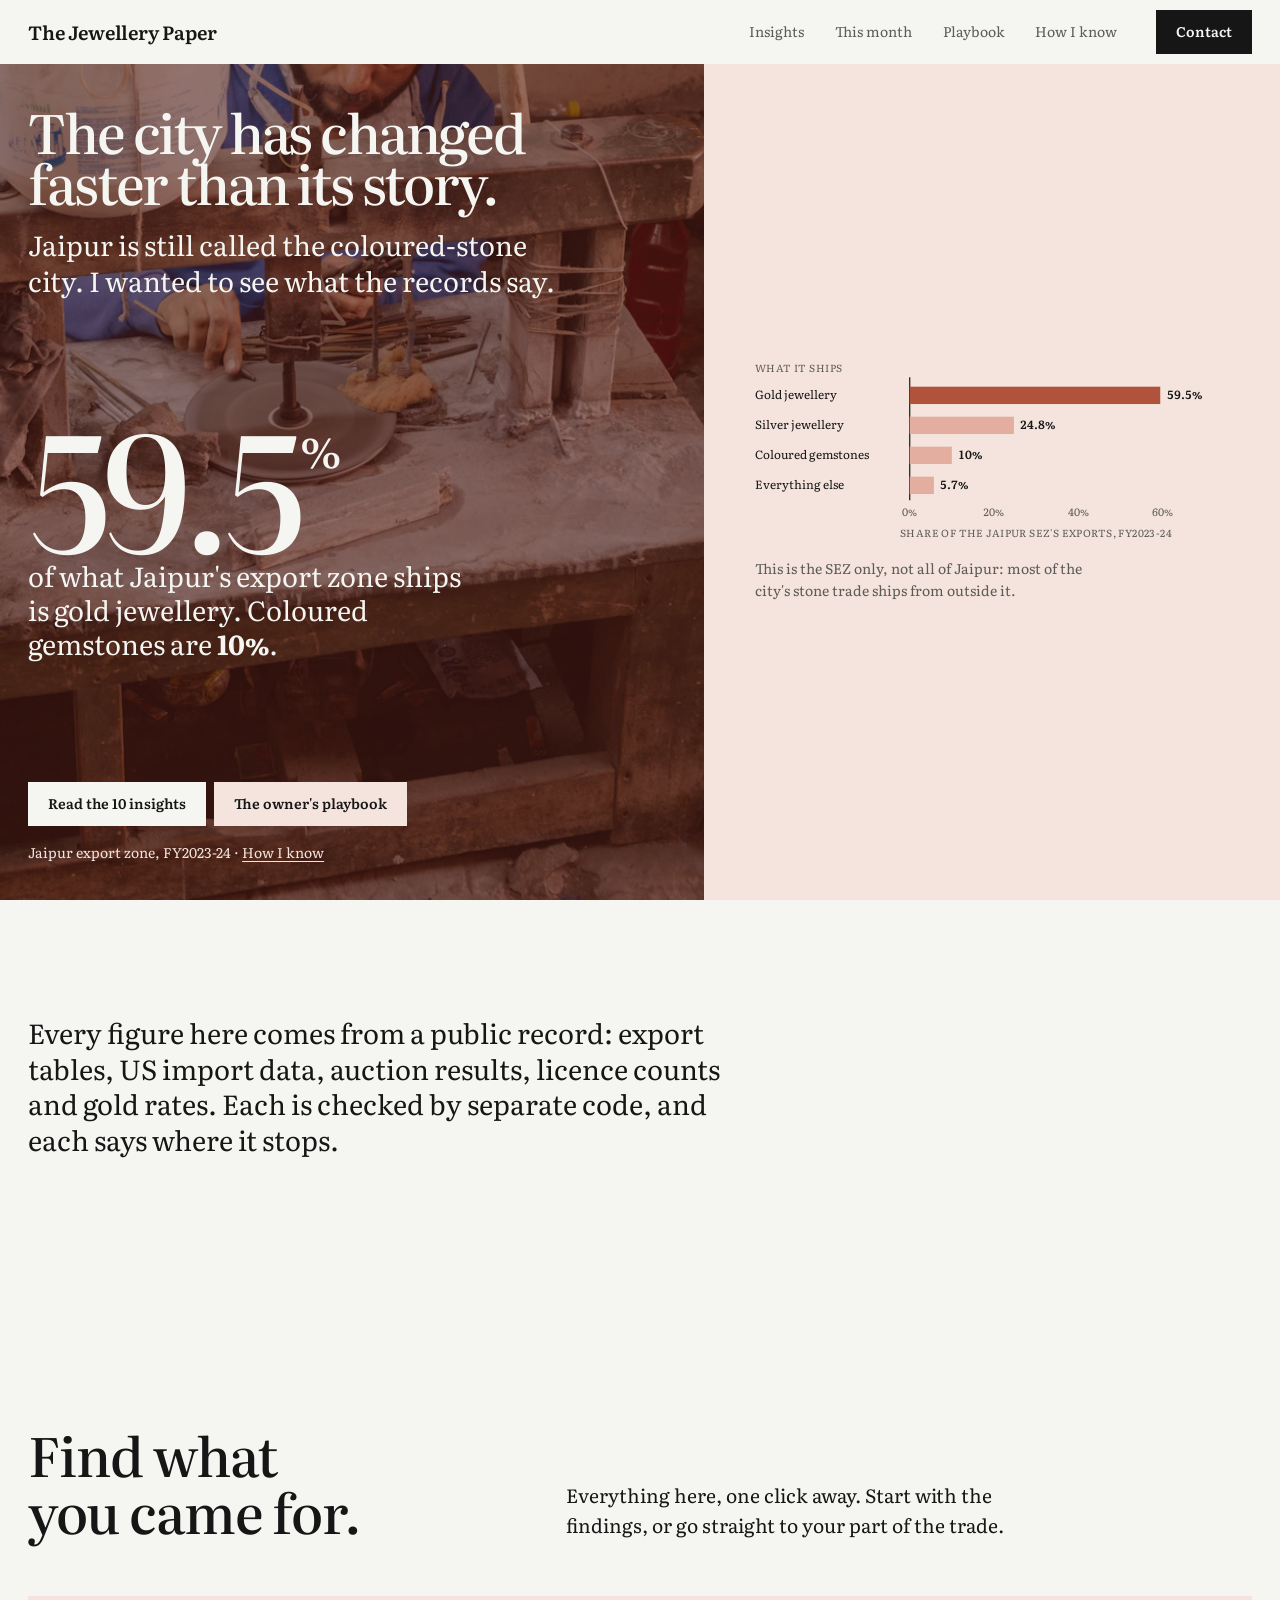
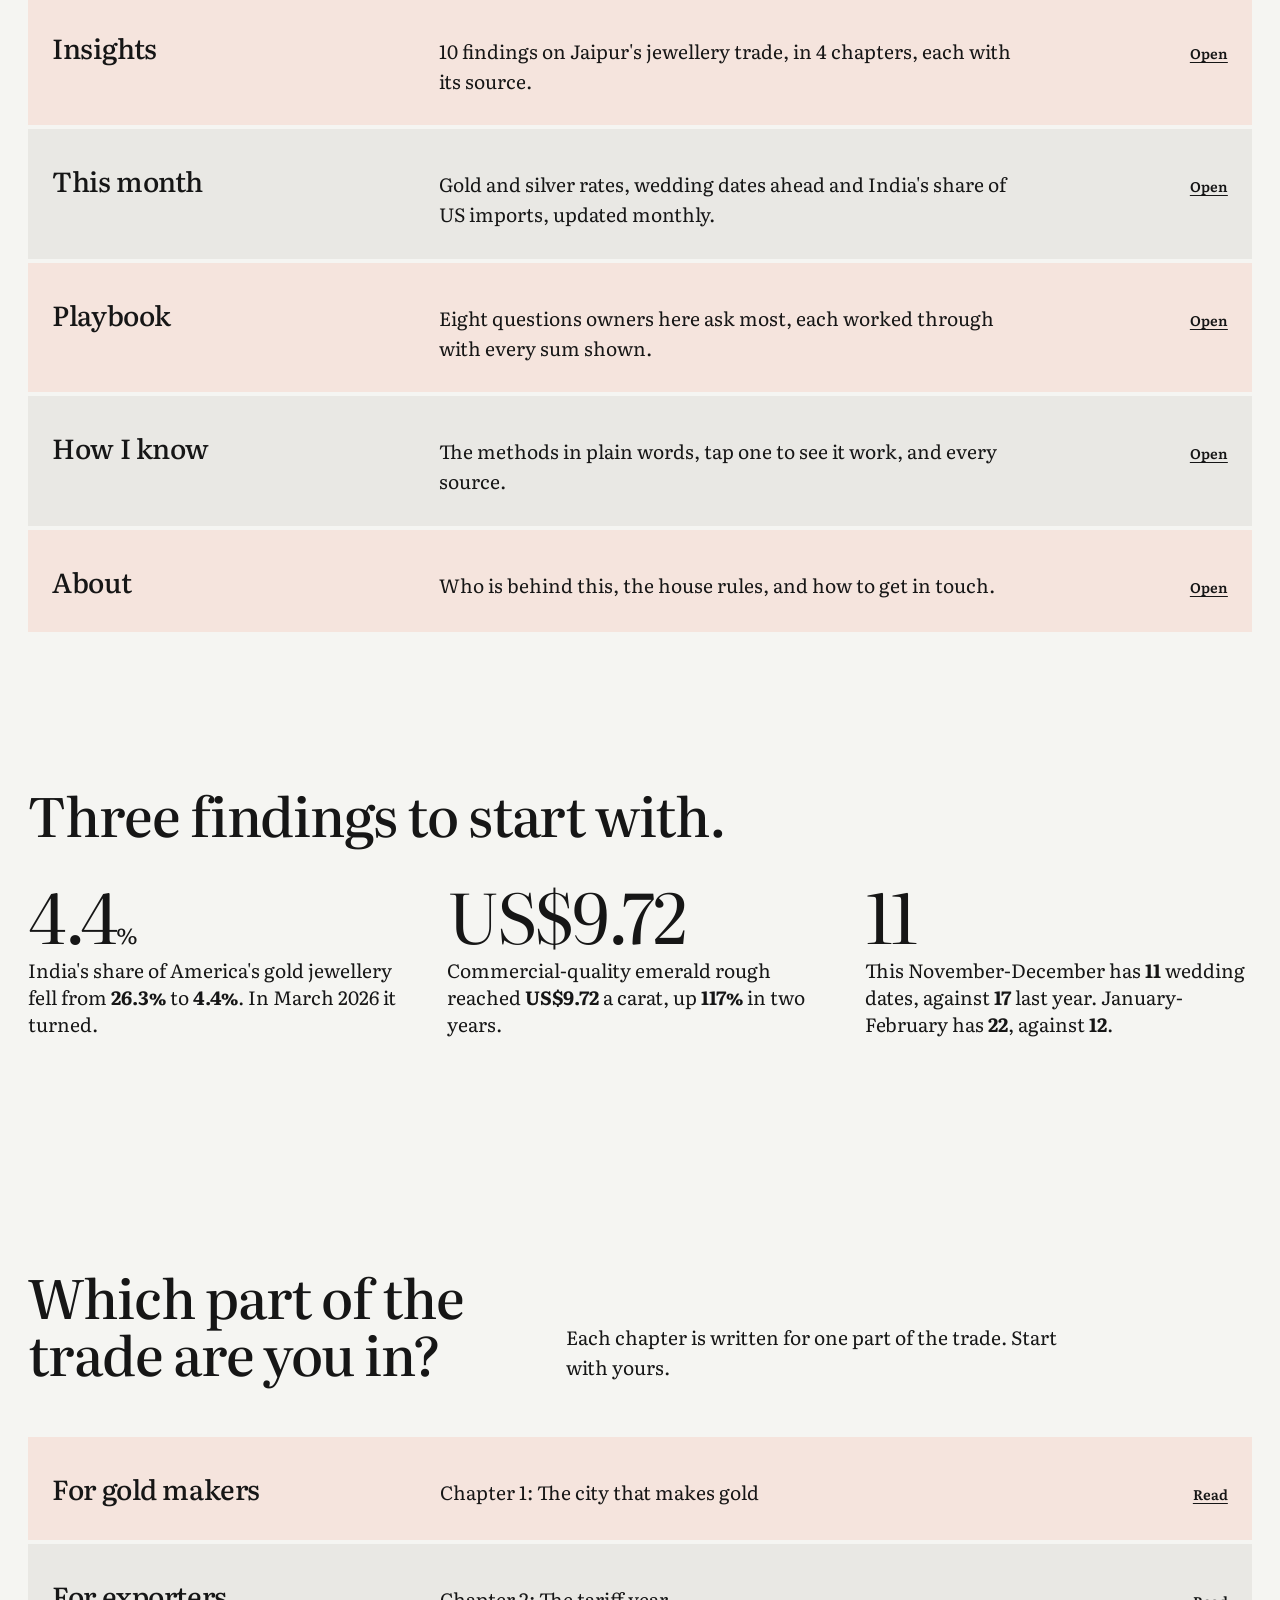
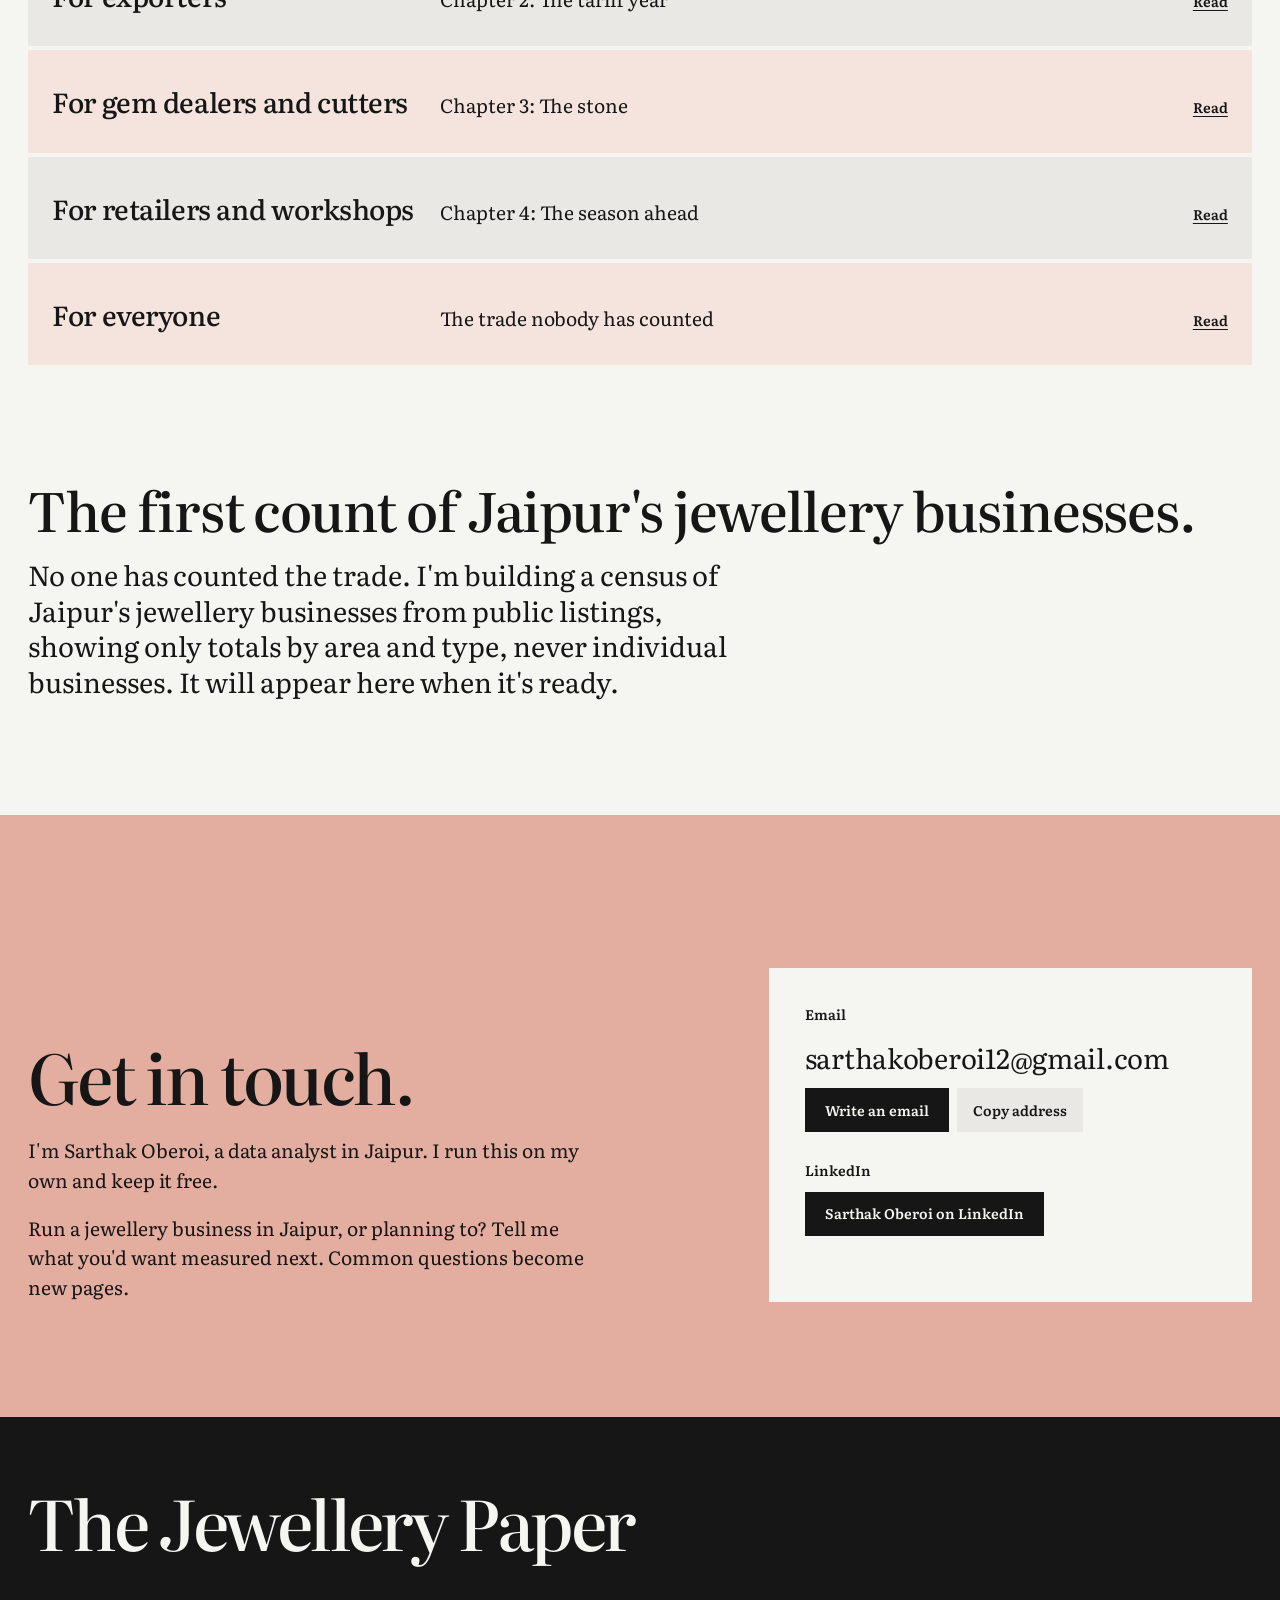
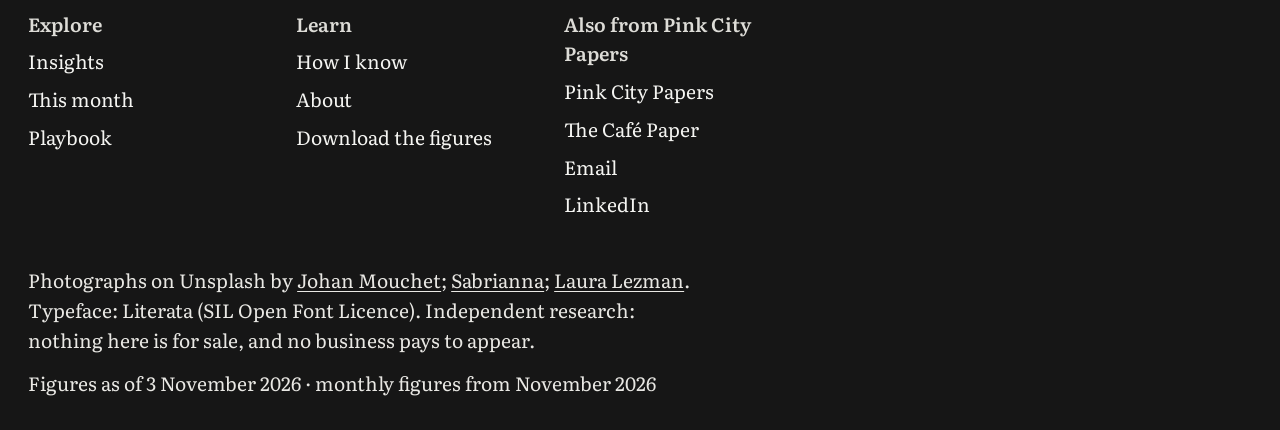
==== commit 1de4187a: "Site update, 3 November 2026" ====
--- a/index.html
+++ b/index.html
@@ -3,20 +3,20 @@
 <head>
 <meta charset="utf-8">
 <meta name="viewport" content="width=device-width, initial-scale=1">
-<title>Jaipur Jewellery Index · What the records say about Jaipur&#x27;s jewellery trade</title>
+<title>The Jewellery Paper · What the records say about Jaipur&#x27;s jewellery trade</title>
 <meta name="description" content="Free, independent figures on Jaipur&#x27;s jewellery trade: exports, the US tariff, emerald rough, silver, wedding dates and gold prices.">
 <meta name="color-scheme" content="light">
 <meta name="theme-color" content="#f5f5f2">
 <link rel="icon" href="favicon.svg" type="image/svg+xml">
 <script>document.documentElement.classList.add("js");setTimeout(function(){if(!window.__pulse)document.documentElement.classList.remove("js","motion")},3000)</script>
 <link rel="preload" href="fonts/literata.woff2" as="font" type="font/woff2" crossorigin>
-<link rel="stylesheet" href="v2.css?v=9a6a884558">
-<link rel="stylesheet" href="jewel.css?v=24e0bf8013">
-<script src="v2.js?v=5dda34e87e" defer></script>
-<script src="explain.js?v=7c21fc3e05" defer></script>
+<link rel="stylesheet" href="v2.css?v=285c9d1932">
+<link rel="stylesheet" href="jewel.css?v=3f76a9b96e">
+<script src="v2.js?v=c6791a45d8" defer></script>
+<script src="explain.js?v=a6891411c8" defer></script>
 </head>
 <body>
-<header class="bar"><a class="wordmark" href="./">Jaipur Jewellery Index</a><nav class="bar-links" aria-label="Main"><a href="insights/">Insights</a><a href="this-month/">This month</a><a href="playbook/">Playbook</a><a href="how-i-know/">How I know</a></nav><details class="menu"><summary aria-label="Open the menu">Menu</summary><nav class="menu-panel" aria-label="Main"><a href="">Home</a><a href="insights/">Insights</a><a href="this-month/">This month</a><a href="playbook/">Playbook</a><a href="how-i-know/">How I know</a><a href="about/">About</a></nav></details><a class="btn" href="about/#contact">Contact</a></header>
+<header class="bar"><a class="wordmark" href="./">The Jewellery Paper</a><nav class="bar-links" aria-label="Main"><a href="insights/">Insights</a><a href="this-month/">This month</a><a href="playbook/">Playbook</a><a href="how-i-know/">How I know</a></nav><details class="menu"><summary aria-label="Open the menu">Menu</summary><nav class="menu-panel" aria-label="Main"><a href="">Home</a><a href="insights/">Insights</a><a href="this-month/">This month</a><a href="playbook/">Playbook</a><a href="how-i-know/">How I know</a><a href="about/">About</a></nav></details><a class="btn" href="about/#contact">Contact</a></header>
 <main class="">
 <section class="hero" id="top" aria-labelledby="hero-h">
   <figure class="hero-pic" aria-hidden="true"><picture><source type="image/webp" srcset="img/gem-cutter-900.webp 900w, img/gem-cutter-1600.webp 1600w" sizes="(max-width: 900px) 100vw, 55vw"><img src="img/gem-cutter-1600.jpg" srcset="img/gem-cutter-900.jpg 900w, img/gem-cutter-1600.jpg 1600w" sizes="(max-width: 900px) 100vw, 55vw" width="1600" height="2400" alt="A craftsman bent over a polishing wheel in a small Jaipur workshop" fetchpriority="high"></picture></figure>
@@ -50,8 +50,8 @@
   <div class="c-intro reveal"><h2 id="contact-h">Get in touch.</h2><p>I'm Sarthak Oberoi, a data analyst in Jaipur. I run this on my own and keep it free.</p><p>Run a jewellery business in Jaipur, or planning to? Tell me what you&#x27;d want measured next. Common questions become new pages.</p></div>
   <div class="c-card reveal" data-ui>
     <p class="c-k">Email</p>
-    <p class="c-email"><a href="&#109;&#97;&#105;&#108;&#116;&#111;&#58;&#115;&#97;&#114;&#116;&#104;&#97;&#107;&#111;&#98;&#101;&#114;&#111;&#105;&#49;&#50;&#64;&#103;&#109;&#97;&#105;&#108;&#46;&#99;&#111;&#109;&#63;&#115;&#117;&#98;&#106;&#101;&#99;&#116;&#61;&#74;&#97;&#105;&#112;&#117;&#114;&#32;&#74;&#101;&#119;&#101;&#108;&#108;&#101;&#114;&#121;&#32;&#73;&#110;&#100;&#101;&#120;">&#115;&#97;&#114;&#116;&#104;&#97;&#107;&#111;&#98;&#101;&#114;&#111;&#105;&#49;&#50;&#64;&#103;&#109;&#97;&#105;&#108;&#46;&#99;&#111;&#109;</a></p>
-    <p class="c-acts"><a class="btn" href="&#109;&#97;&#105;&#108;&#116;&#111;&#58;&#115;&#97;&#114;&#116;&#104;&#97;&#107;&#111;&#98;&#101;&#114;&#111;&#105;&#49;&#50;&#64;&#103;&#109;&#97;&#105;&#108;&#46;&#99;&#111;&#109;&#63;&#115;&#117;&#98;&#106;&#101;&#99;&#116;&#61;&#74;&#97;&#105;&#112;&#117;&#114;&#32;&#74;&#101;&#119;&#101;&#108;&#108;&#101;&#114;&#121;&#32;&#73;&#110;&#100;&#101;&#120;">Write an email</a><button type="button" class="c-copy-btn" data-copy="&#115;&#97;&#114;&#116;&#104;&#97;&#107;&#111;&#98;&#101;&#114;&#111;&#105;&#49;&#50;&#64;&#103;&#109;&#97;&#105;&#108;&#46;&#99;&#111;&#109;">Copy address</button></p>
+    <p class="c-email"><a href="&#109;&#97;&#105;&#108;&#116;&#111;&#58;&#115;&#97;&#114;&#116;&#104;&#97;&#107;&#111;&#98;&#101;&#114;&#111;&#105;&#49;&#50;&#64;&#103;&#109;&#97;&#105;&#108;&#46;&#99;&#111;&#109;&#63;&#115;&#117;&#98;&#106;&#101;&#99;&#116;&#61;&#84;&#104;&#101;&#32;&#74;&#101;&#119;&#101;&#108;&#108;&#101;&#114;&#121;&#32;&#80;&#97;&#112;&#101;&#114;">&#115;&#97;&#114;&#116;&#104;&#97;&#107;&#111;&#98;&#101;&#114;&#111;&#105;&#49;&#50;&#64;&#103;&#109;&#97;&#105;&#108;&#46;&#99;&#111;&#109;</a></p>
+    <p class="c-acts"><a class="btn" href="&#109;&#97;&#105;&#108;&#116;&#111;&#58;&#115;&#97;&#114;&#116;&#104;&#97;&#107;&#111;&#98;&#101;&#114;&#111;&#105;&#49;&#50;&#64;&#103;&#109;&#97;&#105;&#108;&#46;&#99;&#111;&#109;&#63;&#115;&#117;&#98;&#106;&#101;&#99;&#116;&#61;&#84;&#104;&#101;&#32;&#74;&#101;&#119;&#101;&#108;&#108;&#101;&#114;&#121;&#32;&#80;&#97;&#112;&#101;&#114;">Write an email</a><button type="button" class="c-copy-btn" data-copy="&#115;&#97;&#114;&#116;&#104;&#97;&#107;&#111;&#98;&#101;&#114;&#111;&#105;&#49;&#50;&#64;&#103;&#109;&#97;&#105;&#108;&#46;&#99;&#111;&#109;">Copy address</button></p>
     <p class="c-k">LinkedIn</p>
     <p class="c-acts"><a class="btn btn-ln" href="https://www.linkedin.com/in/sarthak-oberoi-analyst/" rel="noopener" target="_blank">Sarthak Oberoi on LinkedIn</a></p>
     <p class="c-copied" role="status" aria-live="polite"></p>
@@ -60,10 +60,10 @@
 
 </main>
 <footer class="foot">
-  <a class="foot-name" href="./">Jaipur Jewellery Index</a>
-  <div class="ft-cols"><div><p class="ft-h">Explore</p><a href="insights/">Insights</a><a href="this-month/">This month</a><a href="playbook/">Playbook</a></div><div><p class="ft-h">Learn</p><a href="how-i-know/">How I know</a><a href="about/">About</a><a href="figures.json">Download the figures</a></div><div><p class="ft-h">Also from Jaipur Index</p><a href="https://sarthakkk23.github.io/jaipur-index/">Jaipur Index</a><a href="https://sarthakkk23.github.io/jaipur-cafe-pulse/">Jaipur Café Index</a><a href="&#109;&#97;&#105;&#108;&#116;&#111;&#58;&#115;&#97;&#114;&#116;&#104;&#97;&#107;&#111;&#98;&#101;&#114;&#111;&#105;&#49;&#50;&#64;&#103;&#109;&#97;&#105;&#108;&#46;&#99;&#111;&#109;&#63;&#115;&#117;&#98;&#106;&#101;&#99;&#116;&#61;&#74;&#97;&#105;&#112;&#117;&#114;&#32;&#74;&#101;&#119;&#101;&#108;&#108;&#101;&#114;&#121;&#32;&#73;&#110;&#100;&#101;&#120;">Email</a><a href="https://www.linkedin.com/in/sarthak-oberoi-analyst/">LinkedIn</a></div></div>
+  <a class="foot-name" href="./">The Jewellery Paper</a>
+  <div class="ft-cols"><div><p class="ft-h">Explore</p><a href="insights/">Insights</a><a href="this-month/">This month</a><a href="playbook/">Playbook</a></div><div><p class="ft-h">Learn</p><a href="how-i-know/">How I know</a><a href="about/">About</a><a href="figures.json">Download the figures</a></div><div><p class="ft-h">Also from Pink City Papers</p><a href="https://sarthakkk23.github.io/pink-city-papers/">Pink City Papers</a><a href="https://sarthakkk23.github.io/cafe-paper/">The Café Paper</a><a href="&#109;&#97;&#105;&#108;&#116;&#111;&#58;&#115;&#97;&#114;&#116;&#104;&#97;&#107;&#111;&#98;&#101;&#114;&#111;&#105;&#49;&#50;&#64;&#103;&#109;&#97;&#105;&#108;&#46;&#99;&#111;&#109;&#63;&#115;&#117;&#98;&#106;&#101;&#99;&#116;&#61;&#84;&#104;&#101;&#32;&#74;&#101;&#119;&#101;&#108;&#108;&#101;&#114;&#121;&#32;&#80;&#97;&#112;&#101;&#114;">Email</a><a href="https://www.linkedin.com/in/sarthak-oberoi-analyst/">LinkedIn</a></div></div>
   <p>Photographs on Unsplash by <a href="https://unsplash.com/photos/cFSYBkneAp0" rel="noopener" target="_blank">Johan Mouchet</a>; <a href="https://unsplash.com/photos/jYVvmAi4u8c" rel="noopener" target="_blank">Sabrianna</a>; <a href="https://unsplash.com/photos/6WTcS_rECpA" rel="noopener" target="_blank">Laura Lezman</a>. Typeface: Literata (SIL Open Font Licence). Independent research: nothing here is for sale, and no business pays to appear.</p>
-  <p>Figures as of 1 November 2026 · monthly figures from October 2026</p>
+  <p>Figures as of 3 November 2026 · monthly figures from November 2026</p>
 </footer>
 </body>
 </html>
--- a/v2.css
+++ b/v2.css
@@ -1,4 +1,4 @@
-/* Jaipur Café Index, v2: "The Instrument".
+/* The Café Paper, v2: "The Instrument".
    Neutral lime-wash ground, ink, the Pink City as whole fields of colour, facade red for the one action.
    Flat colour only; surfaces separate by a step in tone, never by a line or a shadow. */
 
--- a/jewel.css
+++ b/jewel.css
@@ -1,4 +1,4 @@
-/* Jaipur Jewellery Index: the few additions to the café site's stylesheet (v2.css, shared as is).
+/* The Jewellery Paper: the few additions to the café site's stylesheet (v2.css, shared as is).
    Mostly the playbook pages' own content, set in the café playbook's style. */
 .jw-obj { display: flex; align-items: center; background: var(--blush); }
 .jw-obj-in { width: 100%; padding: clamp(24px, 4vw, 56px); }
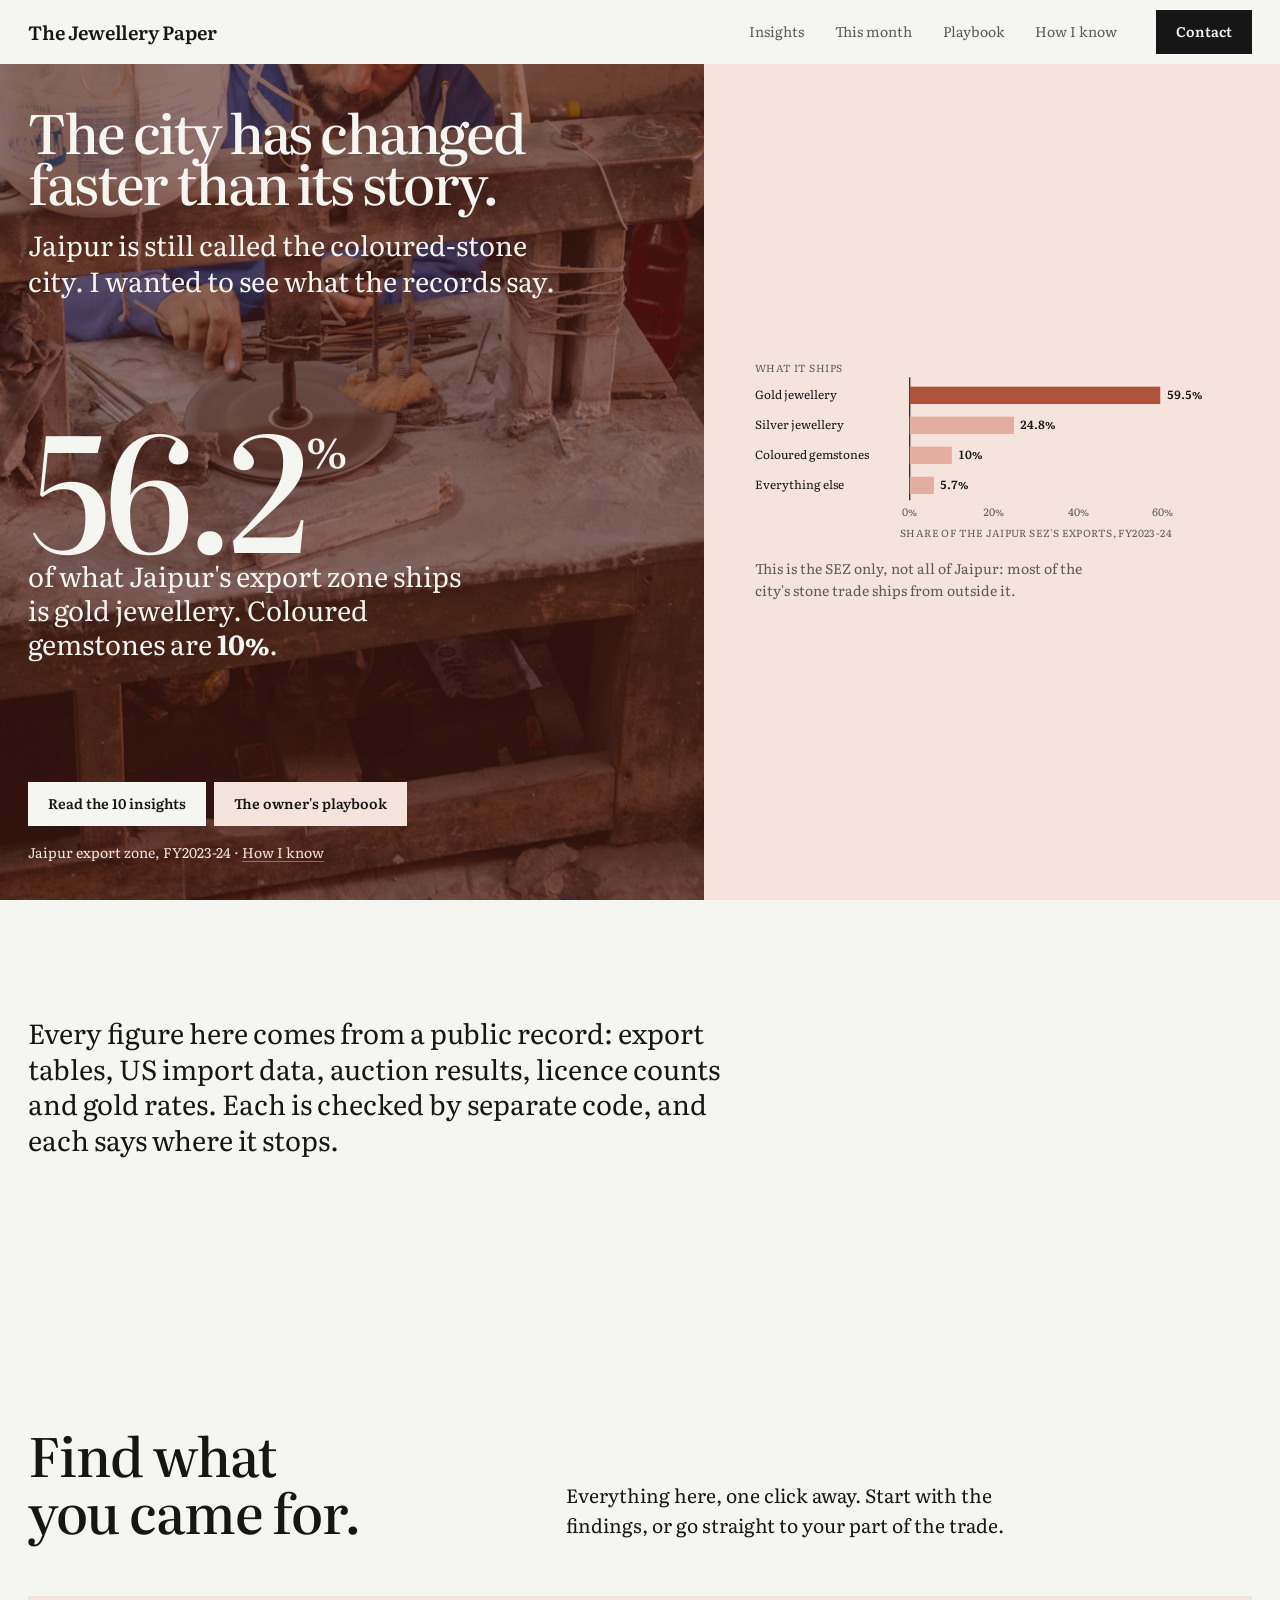
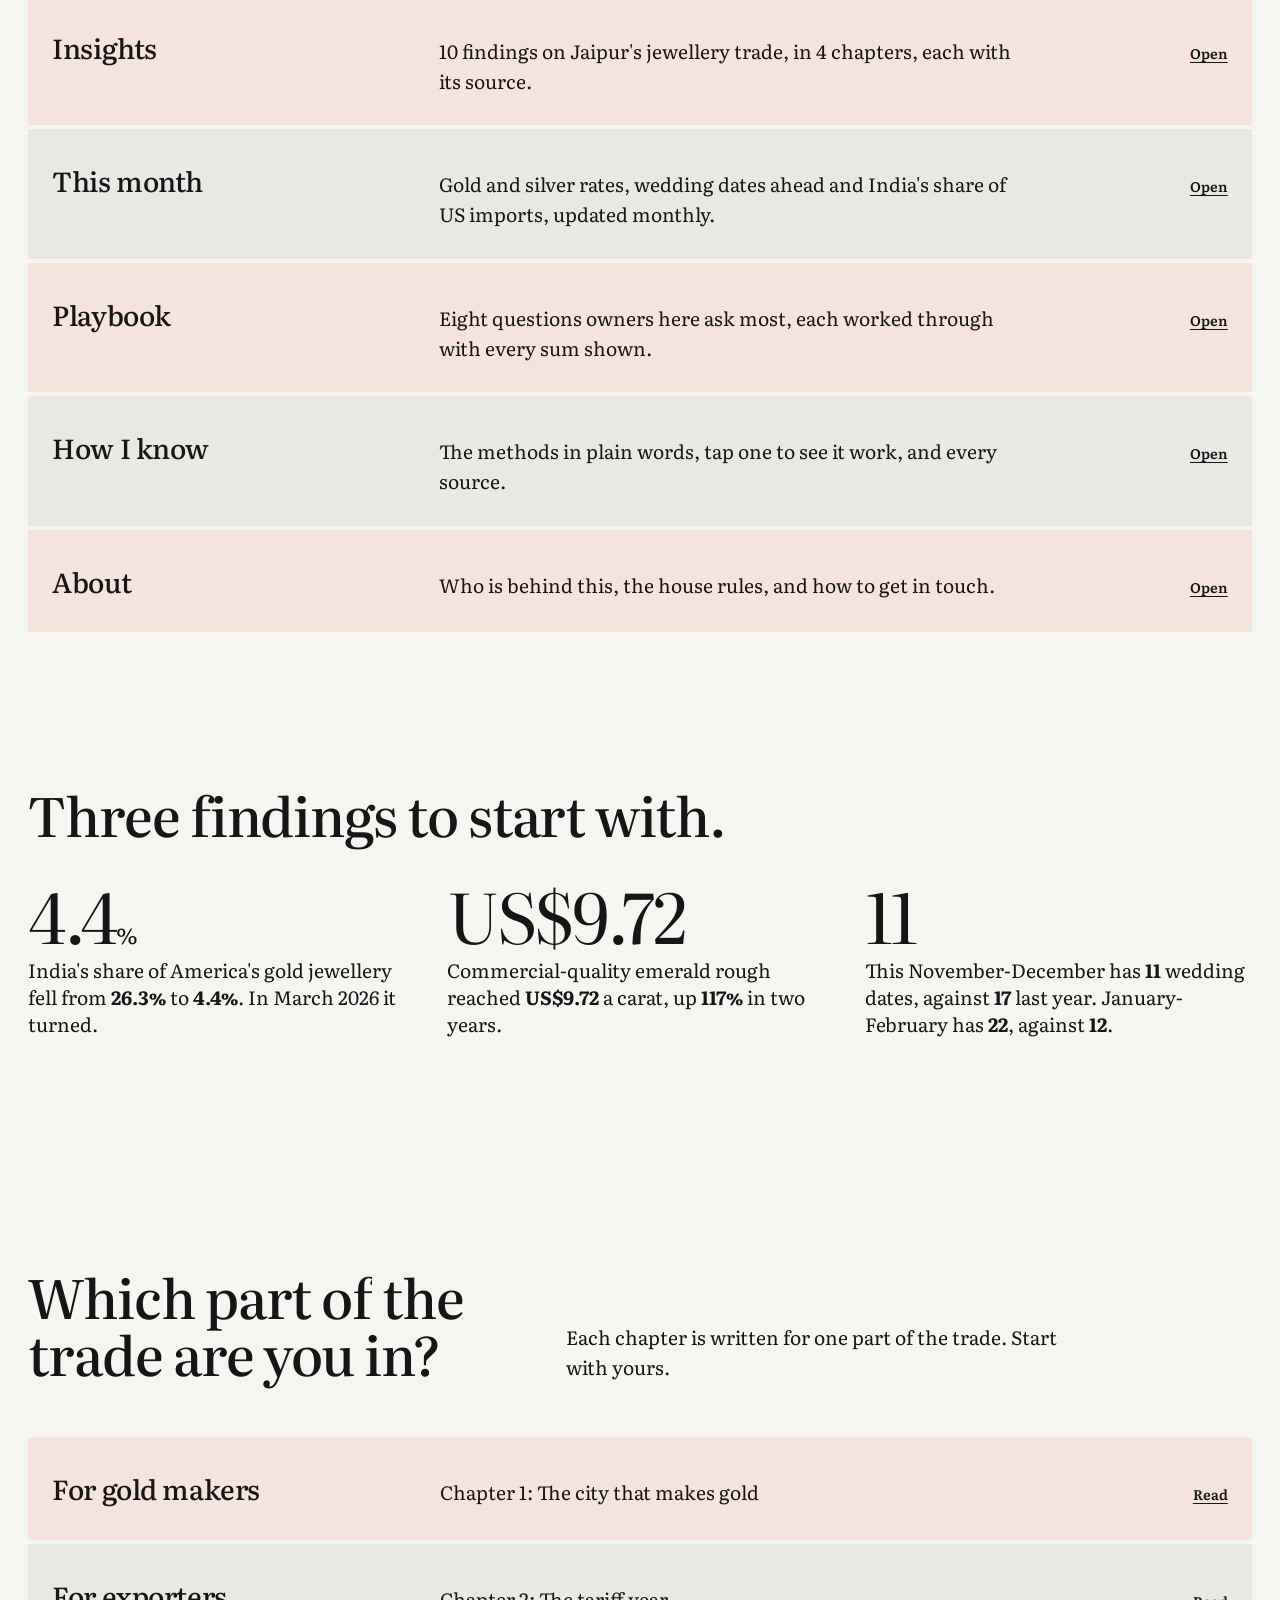
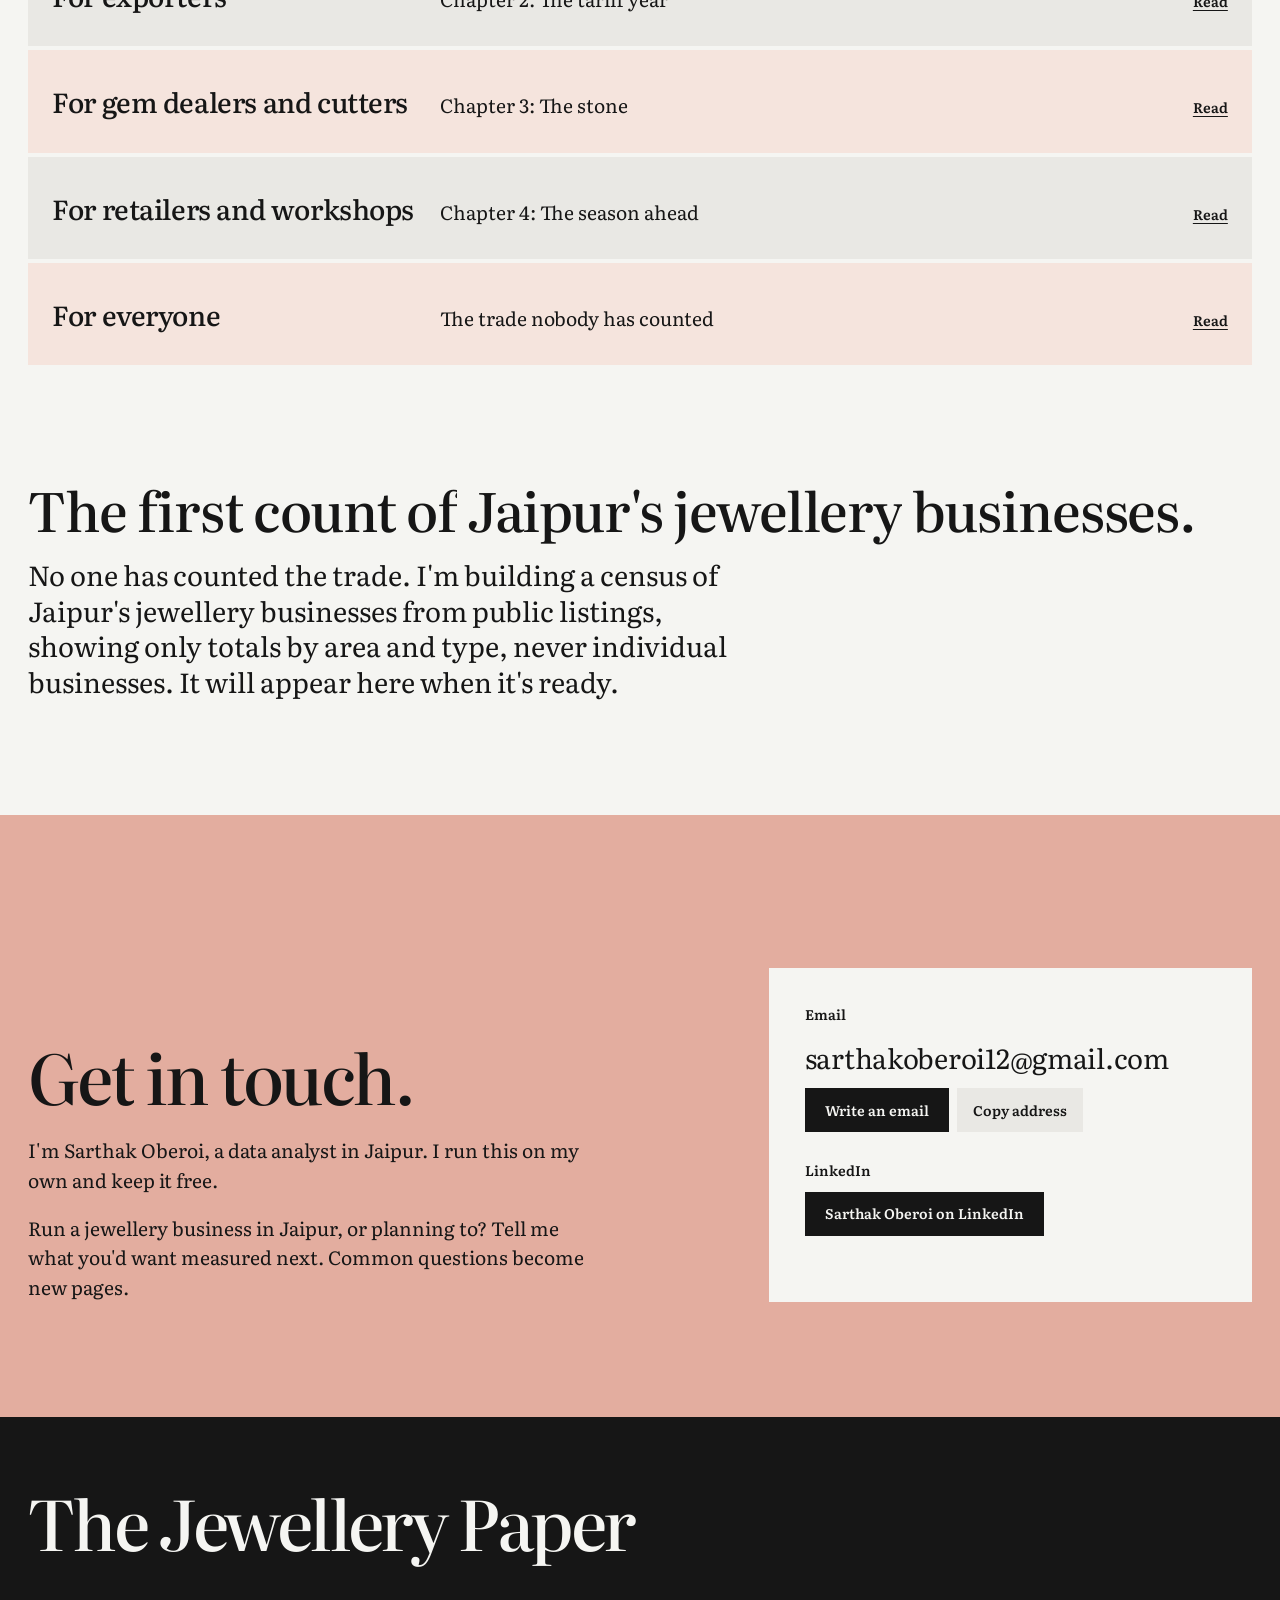
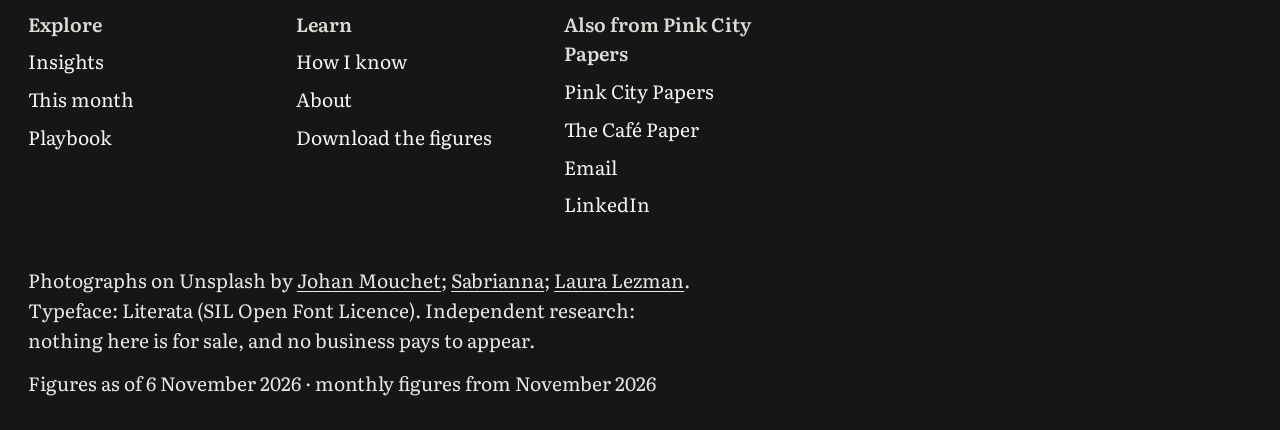
==== commit 87a7bff2: "Site update, 6 November 2026" ====
--- a/index.html
+++ b/index.html
@@ -8,14 +8,15 @@
 <meta name="color-scheme" content="light">
 <meta name="theme-color" content="#f5f5f2">
 <link rel="icon" href="favicon.svg" type="image/svg+xml">
-<script>document.documentElement.classList.add("js");setTimeout(function(){if(!window.__pulse)document.documentElement.classList.remove("js","motion")},3000)</script>
+<script>(function(d){d.classList.add("js");try{if(sessionStorage.getItem("jp-seen"))d.classList.add("seen");else sessionStorage.setItem("jp-seen","1")}catch(e){d.classList.add("seen")}setTimeout(function(){if(!window.__pulse)d.classList.remove("js","motion")},3000)})(document.documentElement)</script>
 <link rel="preload" href="fonts/literata.woff2" as="font" type="font/woff2" crossorigin>
-<link rel="stylesheet" href="v2.css?v=285c9d1932">
+<link rel="stylesheet" href="v2.css?v=9f23b92dde">
 <link rel="stylesheet" href="jewel.css?v=3f76a9b96e">
-<script src="v2.js?v=c6791a45d8" defer></script>
+<script src="v2.js?v=7ebdbfa9ce" defer></script>
 <script src="explain.js?v=a6891411c8" defer></script>
 </head>
 <body>
+<div class="curtain" aria-hidden="true"><p class="cur-name"><span style="--c:0">T</span><span style="--c:1">h</span><span style="--c:2">e</span><span style="--c:3"> </span><span style="--c:4">J</span><span style="--c:5">e</span><span style="--c:6">w</span><span style="--c:7">e</span><span style="--c:8">l</span><span style="--c:9">l</span><span style="--c:10">e</span><span style="--c:11">r</span><span style="--c:12">y</span><span style="--c:13"> </span><span style="--c:14">P</span><span style="--c:15">a</span><span style="--c:16">p</span><span style="--c:17">e</span><span style="--c:18">r</span></p></div>
 <header class="bar"><a class="wordmark" href="./">The Jewellery Paper</a><nav class="bar-links" aria-label="Main"><a href="insights/">Insights</a><a href="this-month/">This month</a><a href="playbook/">Playbook</a><a href="how-i-know/">How I know</a></nav><details class="menu"><summary aria-label="Open the menu">Menu</summary><nav class="menu-panel" aria-label="Main"><a href="">Home</a><a href="insights/">Insights</a><a href="this-month/">This month</a><a href="playbook/">Playbook</a><a href="how-i-know/">How I know</a><a href="about/">About</a></nav></details><a class="btn" href="about/#contact">Contact</a></header>
 <main class="">
 <section class="hero" id="top" aria-labelledby="hero-h">
@@ -63,7 +64,7 @@
   <a class="foot-name" href="./">The Jewellery Paper</a>
   <div class="ft-cols"><div><p class="ft-h">Explore</p><a href="insights/">Insights</a><a href="this-month/">This month</a><a href="playbook/">Playbook</a></div><div><p class="ft-h">Learn</p><a href="how-i-know/">How I know</a><a href="about/">About</a><a href="figures.json">Download the figures</a></div><div><p class="ft-h">Also from Pink City Papers</p><a href="https://sarthakkk23.github.io/pink-city-papers/">Pink City Papers</a><a href="https://sarthakkk23.github.io/cafe-paper/">The Café Paper</a><a href="&#109;&#97;&#105;&#108;&#116;&#111;&#58;&#115;&#97;&#114;&#116;&#104;&#97;&#107;&#111;&#98;&#101;&#114;&#111;&#105;&#49;&#50;&#64;&#103;&#109;&#97;&#105;&#108;&#46;&#99;&#111;&#109;&#63;&#115;&#117;&#98;&#106;&#101;&#99;&#116;&#61;&#84;&#104;&#101;&#32;&#74;&#101;&#119;&#101;&#108;&#108;&#101;&#114;&#121;&#32;&#80;&#97;&#112;&#101;&#114;">Email</a><a href="https://www.linkedin.com/in/sarthak-oberoi-analyst/">LinkedIn</a></div></div>
   <p>Photographs on Unsplash by <a href="https://unsplash.com/photos/cFSYBkneAp0" rel="noopener" target="_blank">Johan Mouchet</a>; <a href="https://unsplash.com/photos/jYVvmAi4u8c" rel="noopener" target="_blank">Sabrianna</a>; <a href="https://unsplash.com/photos/6WTcS_rECpA" rel="noopener" target="_blank">Laura Lezman</a>. Typeface: Literata (SIL Open Font Licence). Independent research: nothing here is for sale, and no business pays to appear.</p>
-  <p>Figures as of 3 November 2026 · monthly figures from November 2026</p>
+  <p>Figures as of 6 November 2026 · monthly figures from November 2026</p>
 </footer>
 </body>
 </html>
--- a/v2.css
+++ b/v2.css
@@ -53,18 +53,25 @@
 }
 .wordmark { font-size: var(--s-body); font-weight: 600; letter-spacing: -0.01em; text-decoration: none; white-space: nowrap; }
 .bar-links { display: flex; gap: clamp(14px, 2.4vw, 32px); margin-left: auto; font-size: var(--s-small); }
-.bar-links a { text-decoration: none; color: var(--soft); transition: color .2s ease; }
-.bar-links a:hover, .bar-links a[aria-current] { color: var(--ink); }
+.bar-links a { text-decoration: none; color: var(--soft); padding: 6px 0; transition: color .2s ease, background-size .4s var(--ease);
+  background: linear-gradient(currentColor, currentColor) no-repeat 0 100% / 0 2px; }
+.bar-links a:hover, .bar-links a[aria-current] { color: var(--ink); background-size: 100% 2px; }
 .btn {
   display: inline-flex; align-items: center; justify-content: center; min-height: 44px; padding: 0 20px;
   background: var(--ink); color: var(--paper); font-family: inherit; font-size: var(--s-small); font-weight: 600; text-decoration: none;
-  border: 0; border-radius: 0; cursor: pointer; transition: background .2s ease, transform .2s var(--ease);
-}
-.btn:hover { background: var(--red); }
+  border: 0; border-radius: 0; cursor: pointer; transition: color .3s ease, transform .2s var(--ease), translate .5s var(--ease);
+  position: relative; isolation: isolate; overflow: hidden; --hv: var(--red); --hc: var(--paper);
+}
+/* on hover the second colour sweeps in from the left */
+.btn::before { content: ""; position: absolute; inset: 0; z-index: -1; background: var(--hv); transform: scaleX(0); transform-origin: right center;
+  transition: transform .5s var(--ease); }
+@media (hover: hover) and (pointer: fine) {
+  .btn:not([disabled]):hover { color: var(--hc); }
+  .btn:not([disabled]):hover::before { transform: scaleX(1); transform-origin: left center; }
+}
+@media (prefers-reduced-motion: reduce) { .btn::before { transition: none; } }
 .btn:active { transform: translateY(1px); }
-.btn-ghost { background: var(--ink); }
-.btn-ghost:hover { background: #000; }
-.bar-links a[aria-current] { text-decoration: underline; text-underline-offset: .35em; text-decoration-thickness: 2px; }
+.btn-ghost { background: var(--ink); --hv: #000; }
 /* phones and small tablets: the menu folds behind one button */
 .menu { display: none; position: relative; margin-left: auto; }
 .menu summary { list-style: none; cursor: pointer; min-height: 44px; display: inline-flex; align-items: center; padding: 0 14px; background: var(--stone); font-size: var(--s-small); font-weight: 600; }
@@ -109,10 +116,8 @@
 .hero-num small { font-size: .31em; letter-spacing: 0; margin-left: .04em; vertical-align: top; position: relative; top: .14em; }
 .hero-cap { font-size: var(--s-lead); line-height: 1.25; }
 .hero-meta { font-size: var(--s-small); color: var(--blush); }
-.hero-copy .btn { background: var(--paper); color: var(--ink); }
-.hero-copy .btn:hover { background: var(--blush); }
-.hero-copy .btn-ghost { background: var(--blush); }
-.hero-copy .btn-ghost:hover { background: var(--paper); }
+.hero-copy .btn { background: var(--paper); color: var(--ink); --hv: var(--blush); --hc: var(--ink); }
+.hero-copy .btn-ghost { background: var(--blush); --hv: var(--paper); }
 .hero-obj { grid-area: obj; position: relative; overflow: hidden; background: var(--blush); }
 .relief { position: absolute; inset: 0; width: 100%; height: 100%; display: block; cursor: grab; touch-action: pan-y; }
 .relief:active { cursor: grabbing; }
@@ -239,7 +244,7 @@
 .up-form .field input { width: 100%; height: 56px; font: inherit; font-size: var(--s-body); padding: 0 14px; border: 0; border-radius: 0; background: var(--paper); color: var(--ink); }
 .up-form .field input::placeholder { color: #8d8c87; }
 .up-form .btn { min-height: 56px; padding: 0 24px; background: var(--pink); color: var(--ink); }
-.up-form .btn:hover { background: var(--paper); }
+.up-form .btn { --hv: var(--paper); --hc: var(--ink); }
 .up-note { grid-column: 1 / -1; font-size: var(--s-small); color: var(--stone-2); }
 .up-status { grid-column: 1 / -1; min-height: 1.5em; }
 .up-form.sending .btn { opacity: .6; pointer-events: none; }
@@ -354,7 +359,7 @@
 .c-copy { display: grid; gap: 24px; }
 .c-links { display: flex; flex-wrap: wrap; align-items: center; gap: 12px 24px; }
 .contact .btn { background: var(--ink); }
-.contact .btn:hover { background: #000; }
+.contact .btn { --hv: #000; }
 .foot { background: var(--ink); color: var(--stone); padding: 72px var(--m) 32px; display: grid; gap: 14px; }
 .foot-name { font-size: var(--s-display-s); line-height: .95; letter-spacing: -0.045em; color: var(--paper); text-decoration: none; margin-bottom: 40px; font-weight: 500; }
 .foot-name:hover { color: var(--pink); }
@@ -665,3 +670,53 @@
 .ex-svg { max-height: 300px; }
 @media (max-width: 900px) { .ex-panel { grid-template-columns: 1fr; } .ex-panel .ex-demo { grid-column: 1; grid-row: auto; } }
 .ex-panel[hidden] { display: none; }
+
+/* ---------- motion, second pass: the curtain once, words that rise, a thread that reads with you ---------- */
+.curtain { display: none; }
+@media (prefers-reduced-motion: no-preference) {
+  /* the first page of a visit: the name rises on ink, then the curtain lifts. It never blocks a click. */
+  .js:not(.seen) .curtain { display: flex; position: fixed; inset: 0; z-index: 100; align-items: center; justify-content: center;
+    background: var(--ink); color: var(--pink); pointer-events: none; animation: cur-lift .8s cubic-bezier(.65, 0, .35, 1) 1s both; }
+  .cur-name { display: flex; max-width: none; margin: 0; overflow: hidden; padding-bottom: .12em; font-size: clamp(2rem, 1rem + 4vw, 4.5rem);
+    font-weight: 500; letter-spacing: -0.04em; }
+  .cur-name span { display: inline-block; white-space: pre; animation: cur-in .7s var(--ease) both; animation-delay: calc(.05s + var(--c) * 28ms); }
+  /* the hero waits for the curtain to lift */
+  .js:not(.seen) body:has(.curtain) .hero.is-in .hero-copy > * { transition-delay: 1.1s; }
+  .js:not(.seen) body:has(.curtain) .hero.is-in .hero-copy > :nth-child(2) { transition-delay: 1.25s; }
+  .js:not(.seen) body:has(.curtain) .hero.is-in .hero-copy > :nth-child(3) { transition-delay: 1.4s; }
+  .js:not(.seen) body:has(.curtain) .hero.is-in .hero-pic img { transition-delay: .7s; }
+
+  /* headings rise word by word as they come into view (v2.js splits them) */
+  .motion .split .w { display: inline-block; overflow: hidden; vertical-align: top; padding-bottom: .16em; margin-bottom: -.16em; }
+  .motion .split .w > span { display: inline-block; transform: translateY(112%); transition: transform .95s var(--ease); transition-delay: calc(var(--k) * 45ms); }
+  .motion .split.in .w > span { transform: none; }
+
+  /* moving between pages: the old page lifts away, the new one settles in; the bar stays put */
+  @view-transition { navigation: auto; }
+  ::view-transition-old(root) { animation: vt-out .3s cubic-bezier(.65, 0, .35, 1) both; }
+  ::view-transition-new(root) { animation: vt-in .55s var(--ease) both; }
+  .bar { view-transition-name: bar; }
+}
+@keyframes cur-lift { to { transform: translateY(-100%); } }
+@keyframes cur-in { from { transform: translateY(112%); } }
+@keyframes vt-out { to { opacity: 0; transform: translateY(-10px); } }
+@keyframes vt-in { from { opacity: 0; transform: translateY(14px); } }
+
+/* the bar steps aside while you read down, and comes back the moment you scroll up */
+.bar { transition: transform .45s var(--ease); }
+.bar.tuck:not(:focus-within) { transform: translateY(-100%); }
+.motion .sd-pin { transition: top .45s var(--ease); }
+.motion.bar-tucked .sd-pin { top: 0; }
+
+/* links in running text: a quiet underline that firms up on hover */
+main p a:not(.btn) { text-decoration-color: color-mix(in srgb, currentColor 40%, transparent); transition: text-decoration-color .25s ease, text-decoration-thickness .25s ease; }
+@media (hover: hover) and (pointer: fine) { main p a:not(.btn):hover { text-decoration-color: currentColor; text-decoration-thickness: .12em; } }
+
+/* a reading thread along the top, where the browser can link it to the scroll */
+@supports (animation-timeline: scroll()) {
+  @media (prefers-reduced-motion: no-preference) {
+    body::before { content: ""; position: fixed; top: 0; left: 0; right: 0; height: 3px; z-index: 60; background: var(--red);
+      transform-origin: 0 50%; transform: scaleX(0); animation: thread linear both; animation-timeline: scroll(root); }
+  }
+}
+@keyframes thread { to { transform: scaleX(1); } }
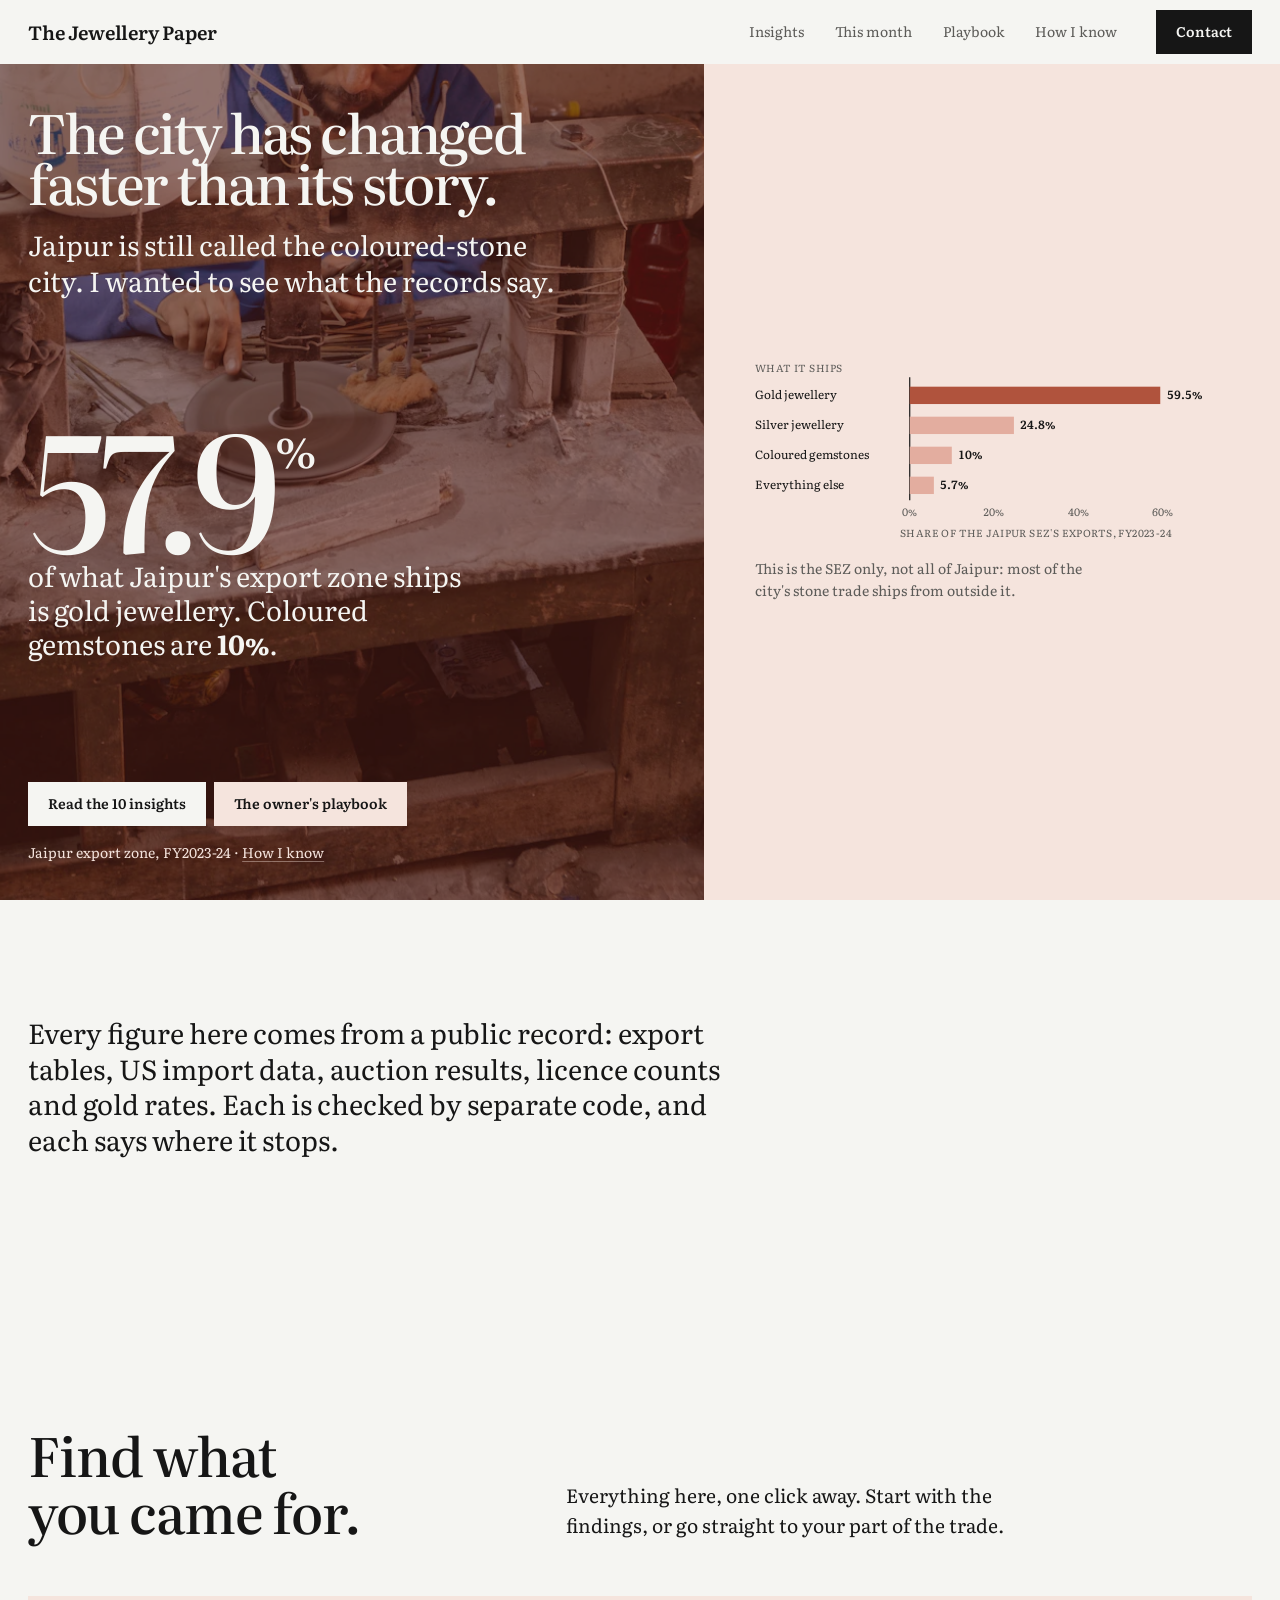
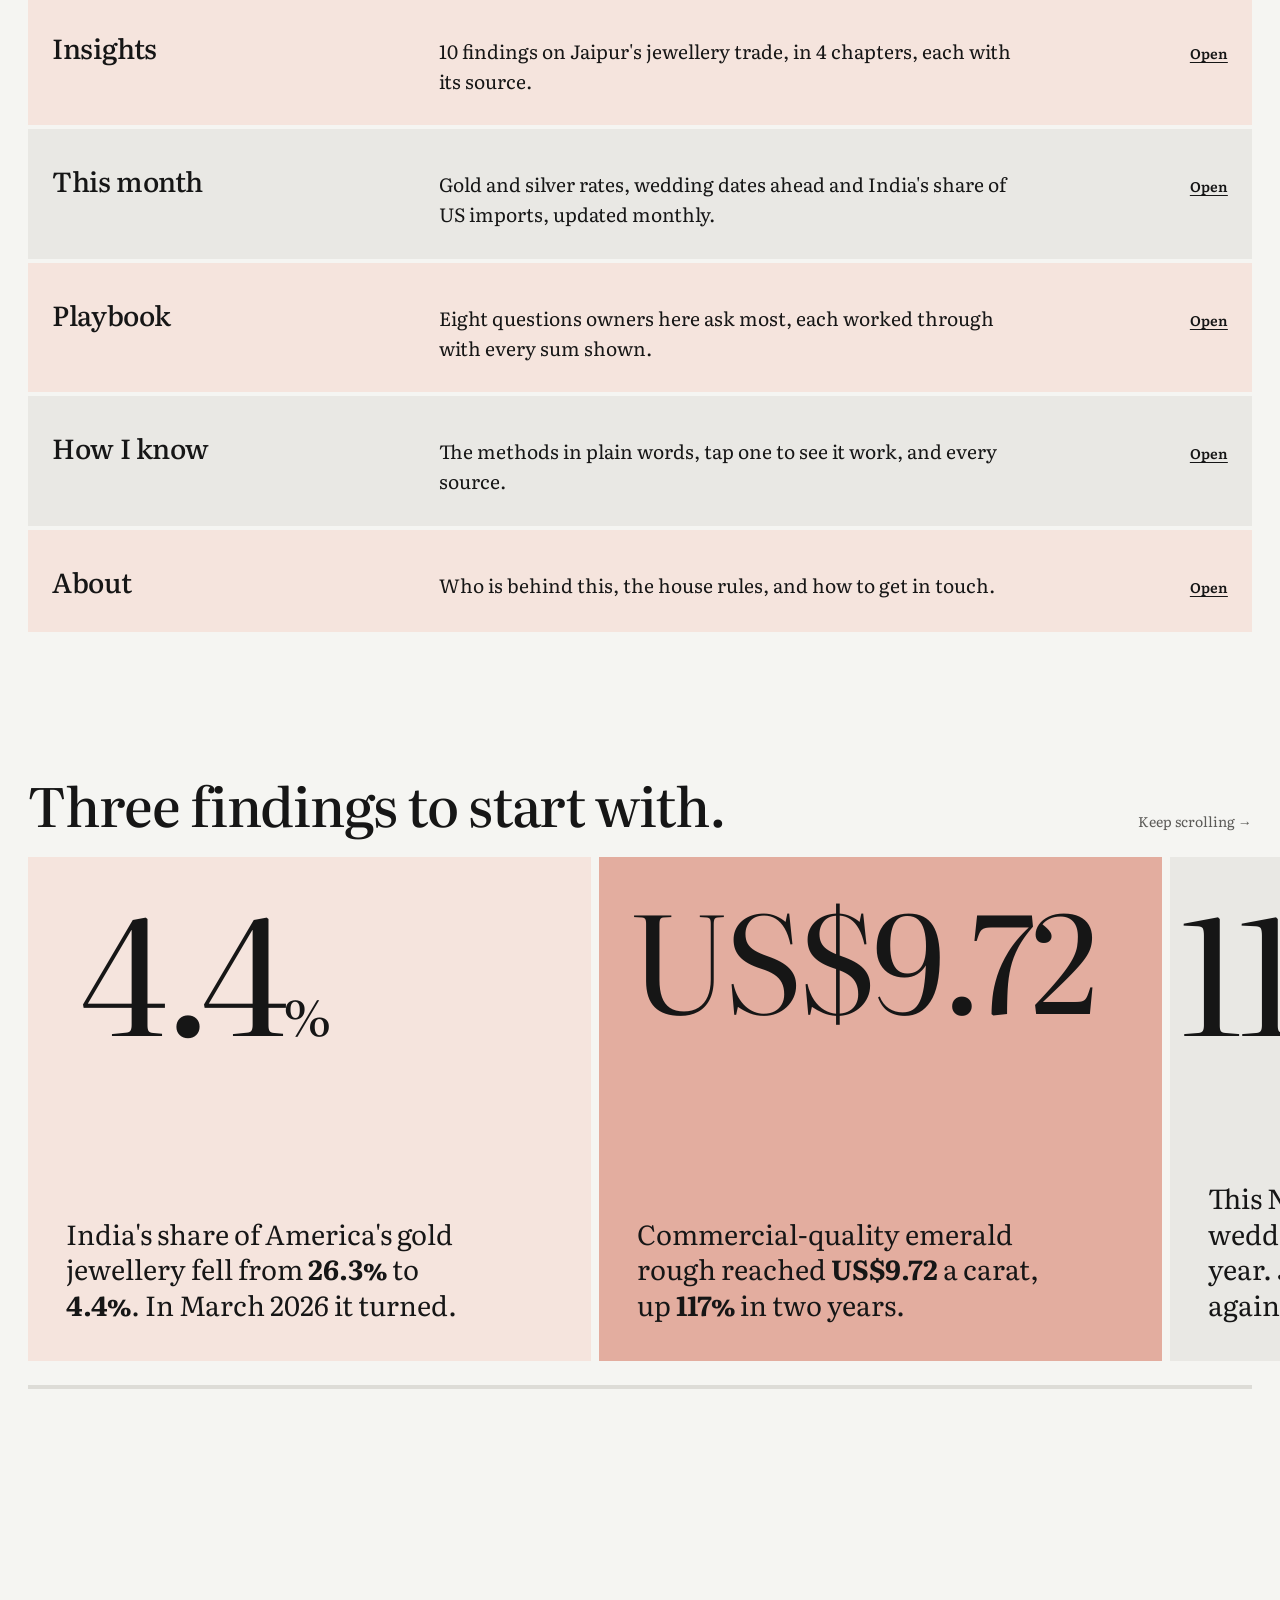
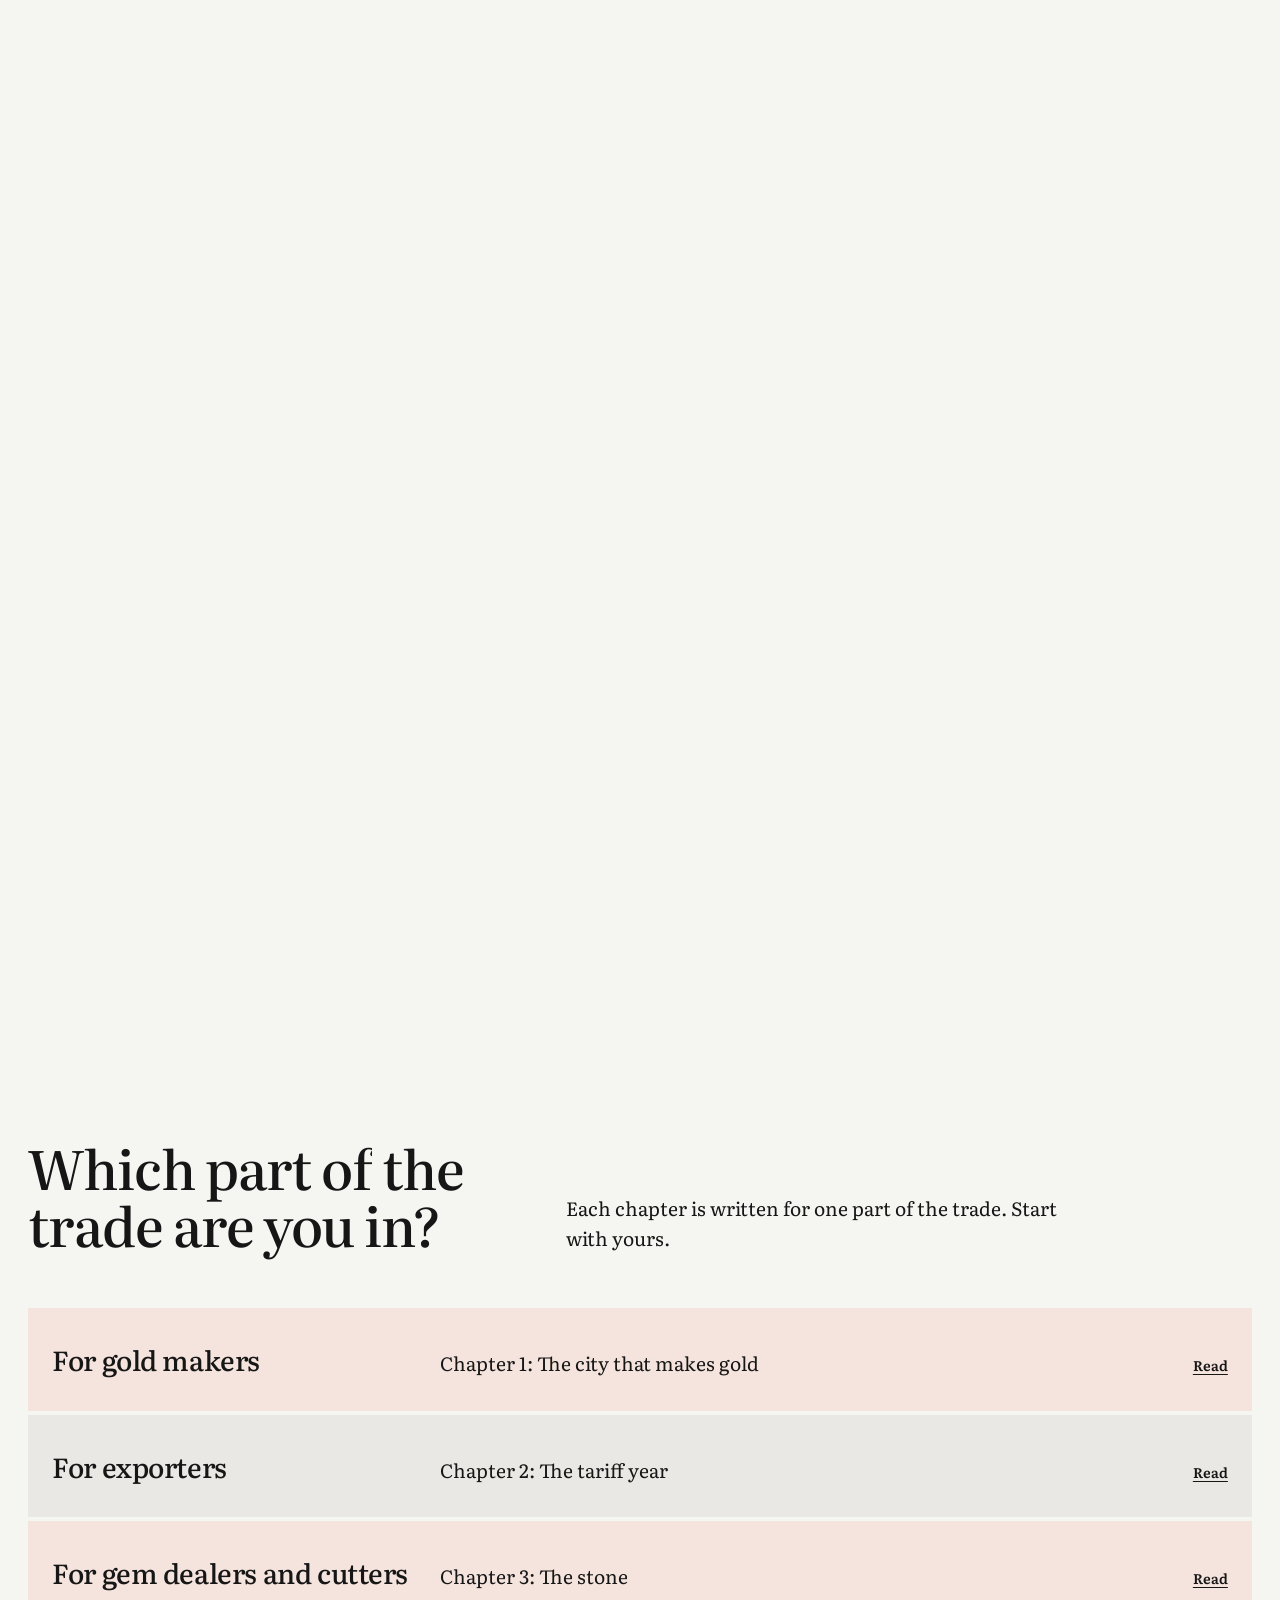
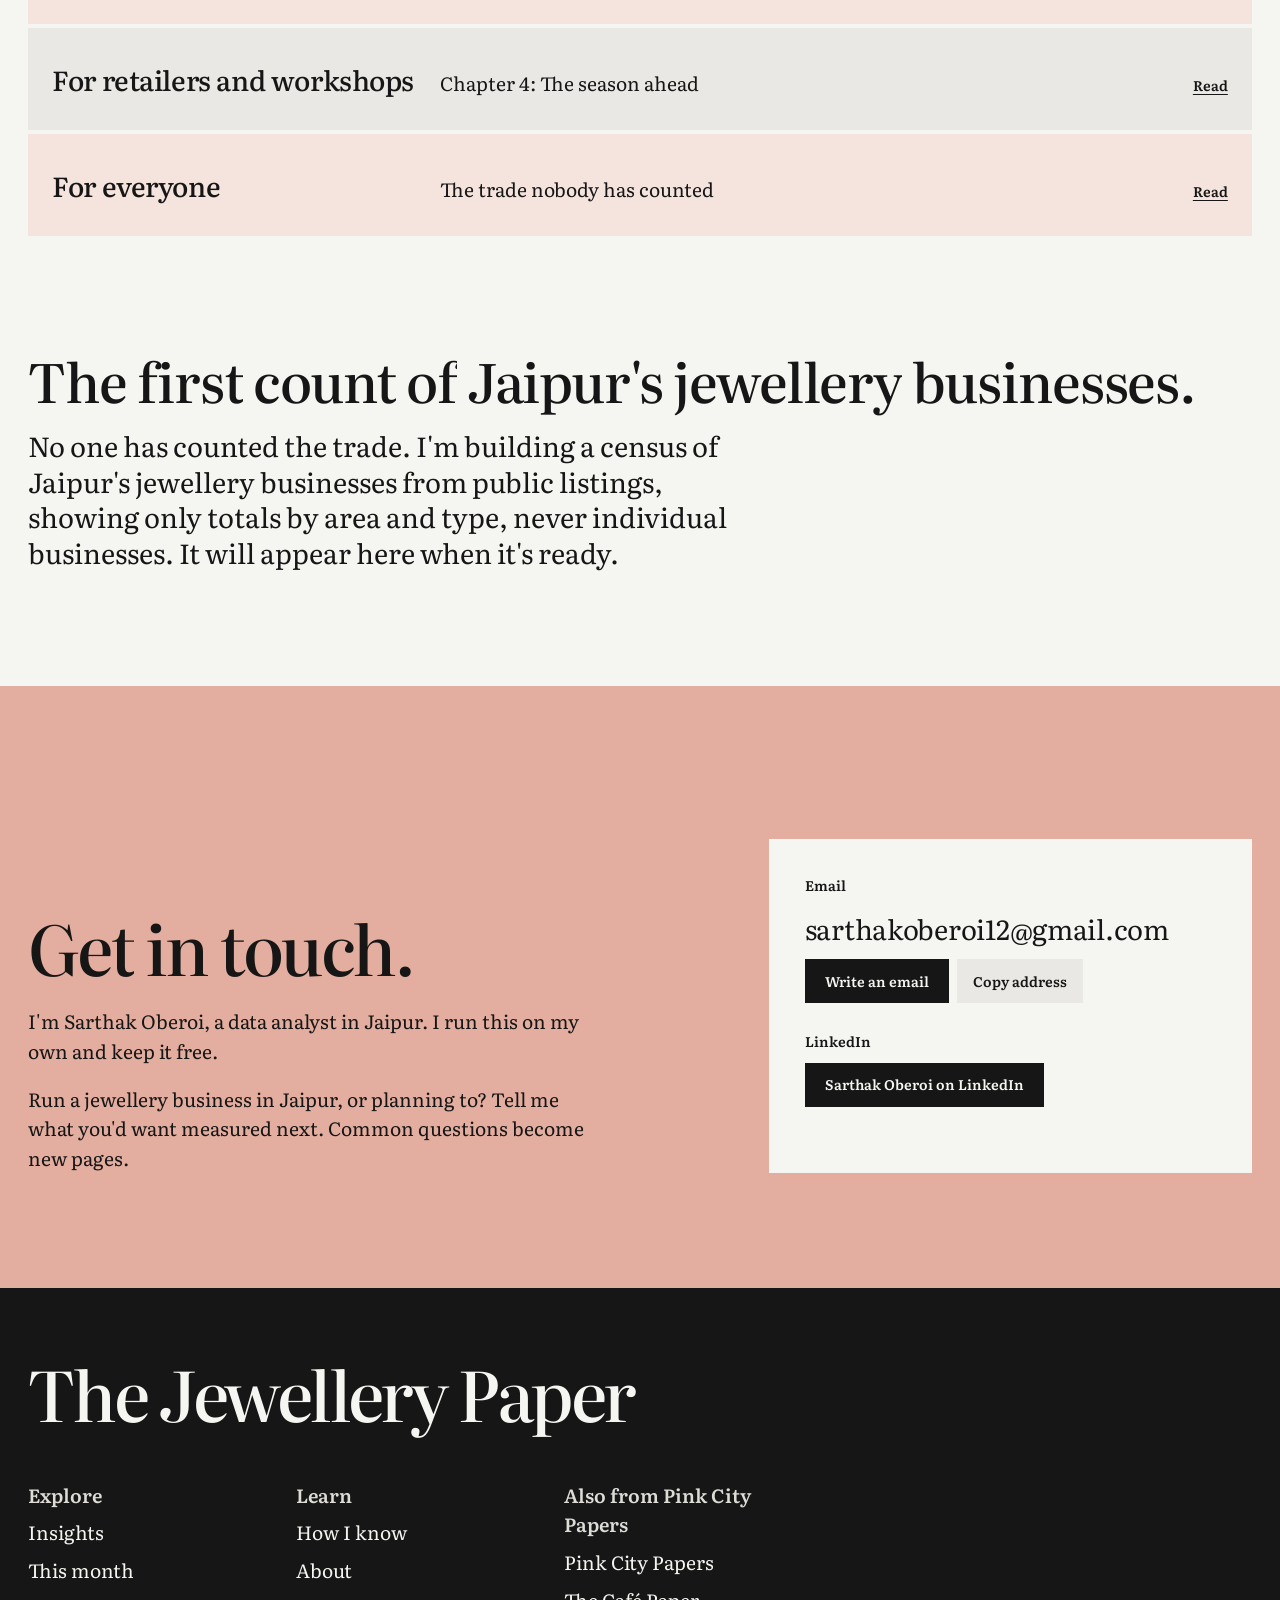
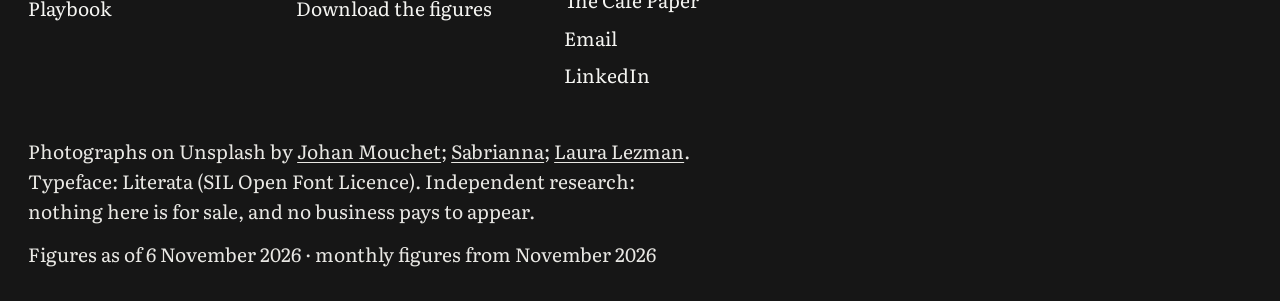
==== commit 06c58417: "Site update, 6 November 2026" ====
--- a/index.html
+++ b/index.html
@@ -10,13 +10,14 @@
 <link rel="icon" href="favicon.svg" type="image/svg+xml">
 <script>(function(d){d.classList.add("js");try{if(sessionStorage.getItem("jp-seen"))d.classList.add("seen");else sessionStorage.setItem("jp-seen","1")}catch(e){d.classList.add("seen")}setTimeout(function(){if(!window.__pulse)d.classList.remove("js","motion")},3000)})(document.documentElement)</script>
 <link rel="preload" href="fonts/literata.woff2" as="font" type="font/woff2" crossorigin>
-<link rel="stylesheet" href="v2.css?v=9f23b92dde">
+<link rel="stylesheet" href="v2.css?v=d316fbb876">
 <link rel="stylesheet" href="jewel.css?v=3f76a9b96e">
-<script src="v2.js?v=7ebdbfa9ce" defer></script>
+<script src="v2.js?v=695038fc07" defer></script>
 <script src="explain.js?v=a6891411c8" defer></script>
 </head>
 <body>
 <div class="curtain" aria-hidden="true"><p class="cur-name"><span style="--c:0">T</span><span style="--c:1">h</span><span style="--c:2">e</span><span style="--c:3"> </span><span style="--c:4">J</span><span style="--c:5">e</span><span style="--c:6">w</span><span style="--c:7">e</span><span style="--c:8">l</span><span style="--c:9">l</span><span style="--c:10">e</span><span style="--c:11">r</span><span style="--c:12">y</span><span style="--c:13"> </span><span style="--c:14">P</span><span style="--c:15">a</span><span style="--c:16">p</span><span style="--c:17">e</span><span style="--c:18">r</span></p></div>
+<div class="loader" aria-hidden="true"><p class="ld-page"><span style="--c:0">T</span><span style="--c:1">h</span><span style="--c:2">e</span><span style="--c:3"> </span><span style="--c:4">J</span><span style="--c:5">e</span><span style="--c:6">w</span><span style="--c:7">e</span><span style="--c:8">l</span><span style="--c:9">l</span><span style="--c:10">e</span><span style="--c:11">r</span><span style="--c:12">y</span><span style="--c:13"> </span><span style="--c:14">P</span><span style="--c:15">a</span><span style="--c:16">p</span><span style="--c:17">e</span><span style="--c:18">r</span></p><i class="ld-line"></i></div><div class="leave" aria-hidden="true"></div>
 <header class="bar"><a class="wordmark" href="./">The Jewellery Paper</a><nav class="bar-links" aria-label="Main"><a href="insights/">Insights</a><a href="this-month/">This month</a><a href="playbook/">Playbook</a><a href="how-i-know/">How I know</a></nav><details class="menu"><summary aria-label="Open the menu">Menu</summary><nav class="menu-panel" aria-label="Main"><a href="">Home</a><a href="insights/">Insights</a><a href="this-month/">This month</a><a href="playbook/">Playbook</a><a href="how-i-know/">How I know</a><a href="about/">About</a></nav></details><a class="btn" href="about/#contact">Contact</a></header>
 <main class="">
 <section class="hero" id="top" aria-labelledby="hero-h">
@@ -40,9 +41,12 @@
 </section><section class="explore" aria-labelledby="explore-h">
   <header class="ch-head reveal"><h2 id="explore-h">Find what you came for.</h2><p>Everything here, one click away. Start with the findings, or go straight to your part of the trade.</p></header>
   <ul class="best-list ex-list"><li class="reveal"><a href="insights/"><span class="best-name">Insights</span><span class="ex-p">10 findings on Jaipur&#x27;s jewellery trade, in 4 chapters, each with its source.</span><span class="best-go">Open</span></a></li><li class="reveal"><a href="this-month/"><span class="best-name">This month</span><span class="ex-p">Gold and silver rates, wedding dates ahead and India&#x27;s share of US imports, updated monthly.</span><span class="best-go">Open</span></a></li><li class="reveal"><a href="playbook/"><span class="best-name">Playbook</span><span class="ex-p">Eight questions owners here ask most, each worked through with every sum shown.</span><span class="best-go">Open</span></a></li><li class="reveal"><a href="how-i-know/"><span class="best-name">How I know</span><span class="ex-p">The methods in plain words, tap one to see it work, and every source.</span><span class="best-go">Open</span></a></li><li class="reveal"><a href="about/"><span class="best-name">About</span><span class="ex-p">Who is behind this, the house rules, and how to get in touch.</span><span class="best-go">Open</span></a></li></ul>
-</section><section class="teasers" aria-labelledby="teasers-h">
-  <h2 id="teasers-h" class="reveal">Three findings to start with.</h2>
-  <div class="tz-grid"><a class="tz reveal" href="insights/#f-2-2"><span class="tz-num">4.4<small>%</small></span><span class="tz-head">India's share of America's gold jewellery fell from <b>26.3%</b> to <b>4.4%</b>. In March 2026 it turned.</span></a><a class="tz reveal" href="insights/#f-3-2"><span class="tz-num">US$9.72<small></small></span><span class="tz-head">Commercial-quality emerald rough reached <b>US$9.72</b> a carat, up <b>117%</b> in two years.</span></a><a class="tz reveal" href="insights/#f-5-1"><span class="tz-num">11<small></small></span><span class="tz-head">This November-December has <b>11</b> wedding dates, against <b>17</b> last year. January-February has <b>22</b>, against <b>12</b>.</span></a></div>
+</section><section class="teasers hs" aria-labelledby="teasers-h">
+  <div class="hs-pin">
+  <header class="hs-head"><h2 id="teasers-h" class="reveal">Three findings to start with.</h2><p class="hs-hint" aria-hidden="true">Keep scrolling</p></header>
+  <div class="hs-view"><div class="tz-grid hs-track"><a class="tz" href="insights/#f-2-2"><span class="tz-num">4.4<small>%</small></span><span class="tz-head">India's share of America's gold jewellery fell from <b>26.3%</b> to <b>4.4%</b>. In March 2026 it turned.</span></a><a class="tz" href="insights/#f-3-2"><span class="tz-num">US$9.72<small></small></span><span class="tz-head">Commercial-quality emerald rough reached <b>US$9.72</b> a carat, up <b>117%</b> in two years.</span></a><a class="tz" href="insights/#f-5-1"><span class="tz-num">11<small></small></span><span class="tz-head">This November-December has <b>11</b> wedding dates, against <b>17</b> last year. January-February has <b>22</b>, against <b>12</b>.</span></a><a class="tz tz-end" href="insights/"><span class="tz-head">All 10 findings, with their sources.</span><span class="tz-go">Read the insights</span></a></div></div>
+  <div class="hs-meter" aria-hidden="true"><i></i></div>
+  </div>
 </section><section class="explore" id="parts" aria-labelledby="parts-h">
   <header class="ch-head reveal"><h2 id="parts-h">Which part of the trade are you in?</h2><p>Each chapter is written for one part of the trade. Start with yours.</p></header>
   <ul class="best-list ex-list"><li class="reveal"><a href="insights/#chapter-1"><span class="best-name">For gold makers</span><span class="ex-p">Chapter 1: The city that makes gold</span><span class="best-go">Read</span></a></li><li class="reveal"><a href="insights/#chapter-2"><span class="best-name">For exporters</span><span class="ex-p">Chapter 2: The tariff year</span><span class="best-go">Read</span></a></li><li class="reveal"><a href="insights/#chapter-3"><span class="best-name">For gem dealers and cutters</span><span class="ex-p">Chapter 3: The stone</span><span class="best-go">Read</span></a></li><li class="reveal"><a href="insights/#chapter-4"><span class="best-name">For retailers and workshops</span><span class="ex-p">Chapter 4: The season ahead</span><span class="best-go">Read</span></a></li><li class="reveal"><a href="insights/#chapter-close"><span class="best-name">For everyone</span><span class="ex-p">The trade nobody has counted</span><span class="best-go">Read</span></a></li></ul>
--- a/v2.css
+++ b/v2.css
@@ -691,16 +691,9 @@
   .motion .split .w > span { display: inline-block; transform: translateY(112%); transition: transform .95s var(--ease); transition-delay: calc(var(--k) * 45ms); }
   .motion .split.in .w > span { transform: none; }
 
-  /* moving between pages: the old page lifts away, the new one settles in; the bar stays put */
-  @view-transition { navigation: auto; }
-  ::view-transition-old(root) { animation: vt-out .3s cubic-bezier(.65, 0, .35, 1) both; }
-  ::view-transition-new(root) { animation: vt-in .55s var(--ease) both; }
-  .bar { view-transition-name: bar; }
 }
 @keyframes cur-lift { to { transform: translateY(-100%); } }
 @keyframes cur-in { from { transform: translateY(112%); } }
-@keyframes vt-out { to { opacity: 0; transform: translateY(-10px); } }
-@keyframes vt-in { from { opacity: 0; transform: translateY(14px); } }
 
 /* the bar steps aside while you read down, and comes back the moment you scroll up */
 .bar { transition: transform .45s var(--ease); }
@@ -720,3 +713,62 @@
   }
 }
 @keyframes thread { to { transform: scaleX(1); } }
+
+/* ---------- the loader: every page opens on its own name on ink, and the ink lifts. Leaving, it rises again ---------- */
+.loader, .leave { display: none; }
+@media (prefers-reduced-motion: no-preference) {
+  .js .loader { display: flex; position: fixed; inset: 0; z-index: 99; flex-direction: column; justify-content: flex-end; gap: 14px;
+    padding: clamp(20px, 3vw, 44px); background: var(--ink); color: var(--paper); pointer-events: none;
+    animation: ld-lift .8s cubic-bezier(.65, 0, .35, 1) .55s both; }
+  .js:not(.seen) body:has(.curtain) .loader { display: none; }        /* the first visit to the home page has the curtain instead */
+  .ld-site, .ld-page { display: flex; flex-wrap: wrap; max-width: none; margin: 0; overflow: hidden; }
+  .ld-site { color: var(--pink); font-size: var(--s-small); letter-spacing: .02em; }
+  .ld-page { padding-bottom: .1em; font-size: clamp(2.75rem, 1rem + 7vw, 8.5rem); font-weight: 500; line-height: .95; letter-spacing: -0.05em;
+    animation: ld-up .8s cubic-bezier(.65, 0, .35, 1) .55s both; }
+  .ld-site span { display: inline-block; animation: cur-in .6s var(--ease) both; }
+  .ld-page span { display: inline-block; white-space: pre; animation: cur-in .65s var(--ease) both; animation-delay: calc(var(--c) * 18ms); }
+  .ld-line { position: absolute; left: 0; right: 0; bottom: 0; height: 4px; background: var(--pink); transform-origin: 0 50%;
+    animation: ld-fill .6s cubic-bezier(.65, 0, .35, 1) both; }
+  /* the page rises into place as the ink lifts off it */
+  .js body:has(.loader) main { animation: ld-page 1.1s var(--ease) .6s backwards; }
+  .js:not(.seen) body:has(.curtain) main { animation: none; }
+  /* leaving: the ink rises from below, then the next page opens on it */
+  .js .leave { display: block; position: fixed; inset: 0; z-index: 99; background: var(--ink); pointer-events: none; clip-path: inset(100% 0 0 0); }
+  .leaving .leave { clip-path: inset(0); pointer-events: auto; transition: clip-path .5s cubic-bezier(.65, 0, .35, 1); }
+}
+@keyframes ld-lift { from { clip-path: inset(0 0 0 0); } to { clip-path: inset(0 0 100% 0); visibility: hidden; } }
+@keyframes ld-up { to { transform: translateY(-30%); } }
+@keyframes ld-fill { from { transform: scaleX(0); } }
+@keyframes ld-page { from { transform: translateY(56px); } }
+
+/* ---------- sideways: a row of cards that moves across as you scroll down ---------- */
+.hs.teasers { padding: 0; }
+.hs-pin { display: grid; grid-template-columns: minmax(0, 1fr); gap: 24px; padding-inline: var(--m); }
+.hs-head { display: flex; flex-wrap: wrap; align-items: baseline; justify-content: space-between; gap: 8px 24px; }
+.hs-head h2 { margin: 0; }
+.hs-hint { margin: 0; color: var(--soft); font-size: var(--s-small); }
+.hs-hint::after { content: " \2192"; }
+.hs-view { overflow-x: auto; scroll-snap-type: x mandatory; scrollbar-width: none; }
+.hs-view::-webkit-scrollbar { display: none; }
+.hs-track.tz-grid { display: flex; gap: var(--gap); width: max-content; }
+.hs .tz { flex: 0 0 auto; width: clamp(300px, 44vw, 660px); min-height: clamp(360px, 56svh, 600px); align-content: space-between; gap: 32px;
+  padding: clamp(24px, 3vw, 44px); background: var(--blush); scroll-snap-align: start; }
+.hs .tz:nth-child(2) { background: var(--pink); }
+.hs .tz:nth-child(3) { background: var(--stone); }
+.hs .tz { overflow: hidden; container-type: inline-size; }
+.hs .tz-num { display: block; width: max-content; font-size: min(clamp(5rem, 2rem + 10vw, 12rem), 24cqi); translate: calc(var(--x, 0) * -48px) 0; }
+.hs-on .tz-num { font-size: clamp(5rem, 2rem + 10vw, 12rem); }
+.hs .tz-head { font-size: var(--s-lead); line-height: 1.3; max-width: 26ch; }
+.hs .tz-end { background: var(--ink); color: var(--paper); align-content: end; }
+.hs .tz-end .tz-head { font-size: var(--s-head); line-height: 1; letter-spacing: -0.03em; max-width: 12ch; }
+.hs .tz-end .tz-go { color: var(--pink); }
+.hs .tz-go::after { content: " \2192"; display: inline-block; transition: transform .3s var(--ease); }
+@media (hover: hover) and (pointer: fine) { .hs .tz:hover .tz-go::after { transform: translateX(6px); } }
+.hs-meter { display: none; height: 4px; background: var(--stone-2); }
+.hs-meter i { display: block; height: 100%; background: var(--red); transform-origin: 0 50%; transform: scaleX(var(--p, 0)); }
+/* with the script on, the row pins to the screen and the page's scroll moves it */
+.hs-on .hs-pin { position: sticky; top: 0; height: 100svh; align-content: center; overflow: hidden; }
+.hs-on .hs-view { overflow: visible; }
+.hs-on .hs-track { will-change: transform; }
+.hs-on .hs-meter { display: block; }
+@media (max-width: 760px) { .hs .tz { width: 84vw; min-height: 0; aspect-ratio: 4 / 5; } .hs-hint { display: none; } }
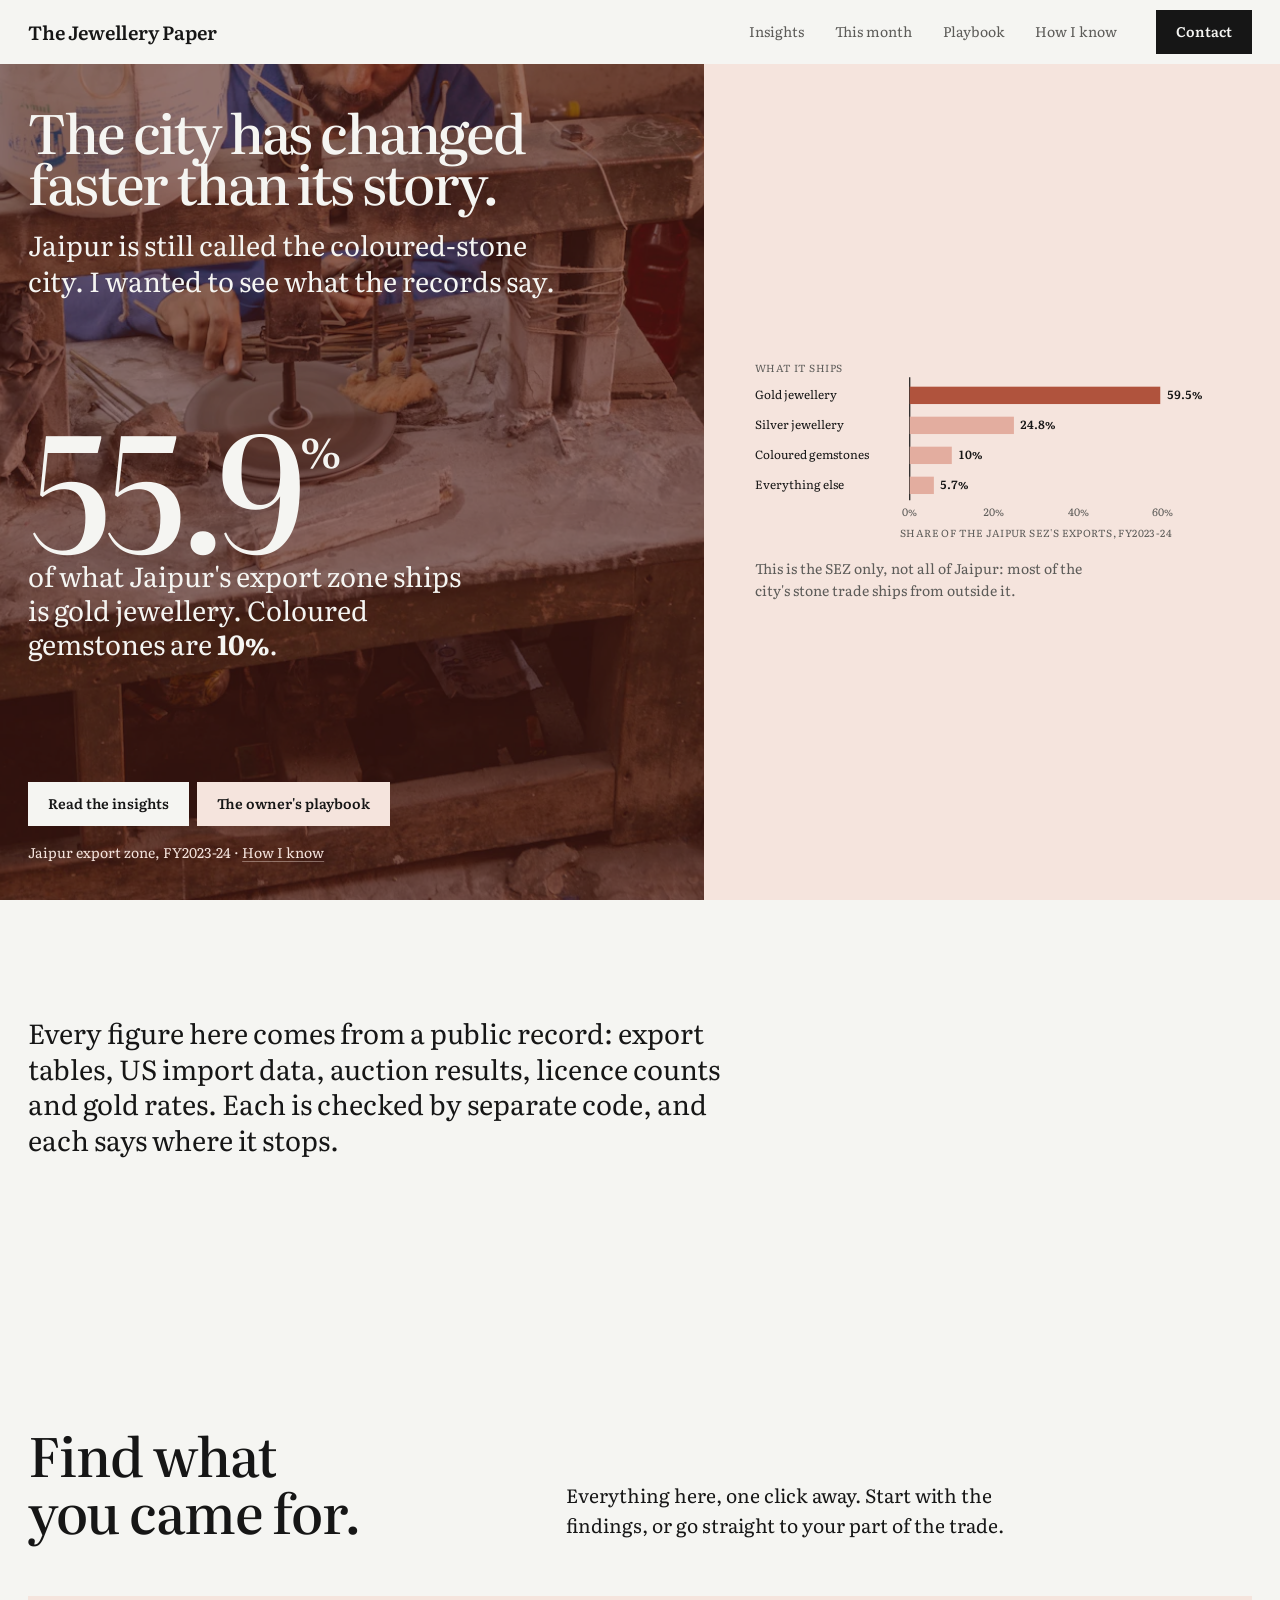
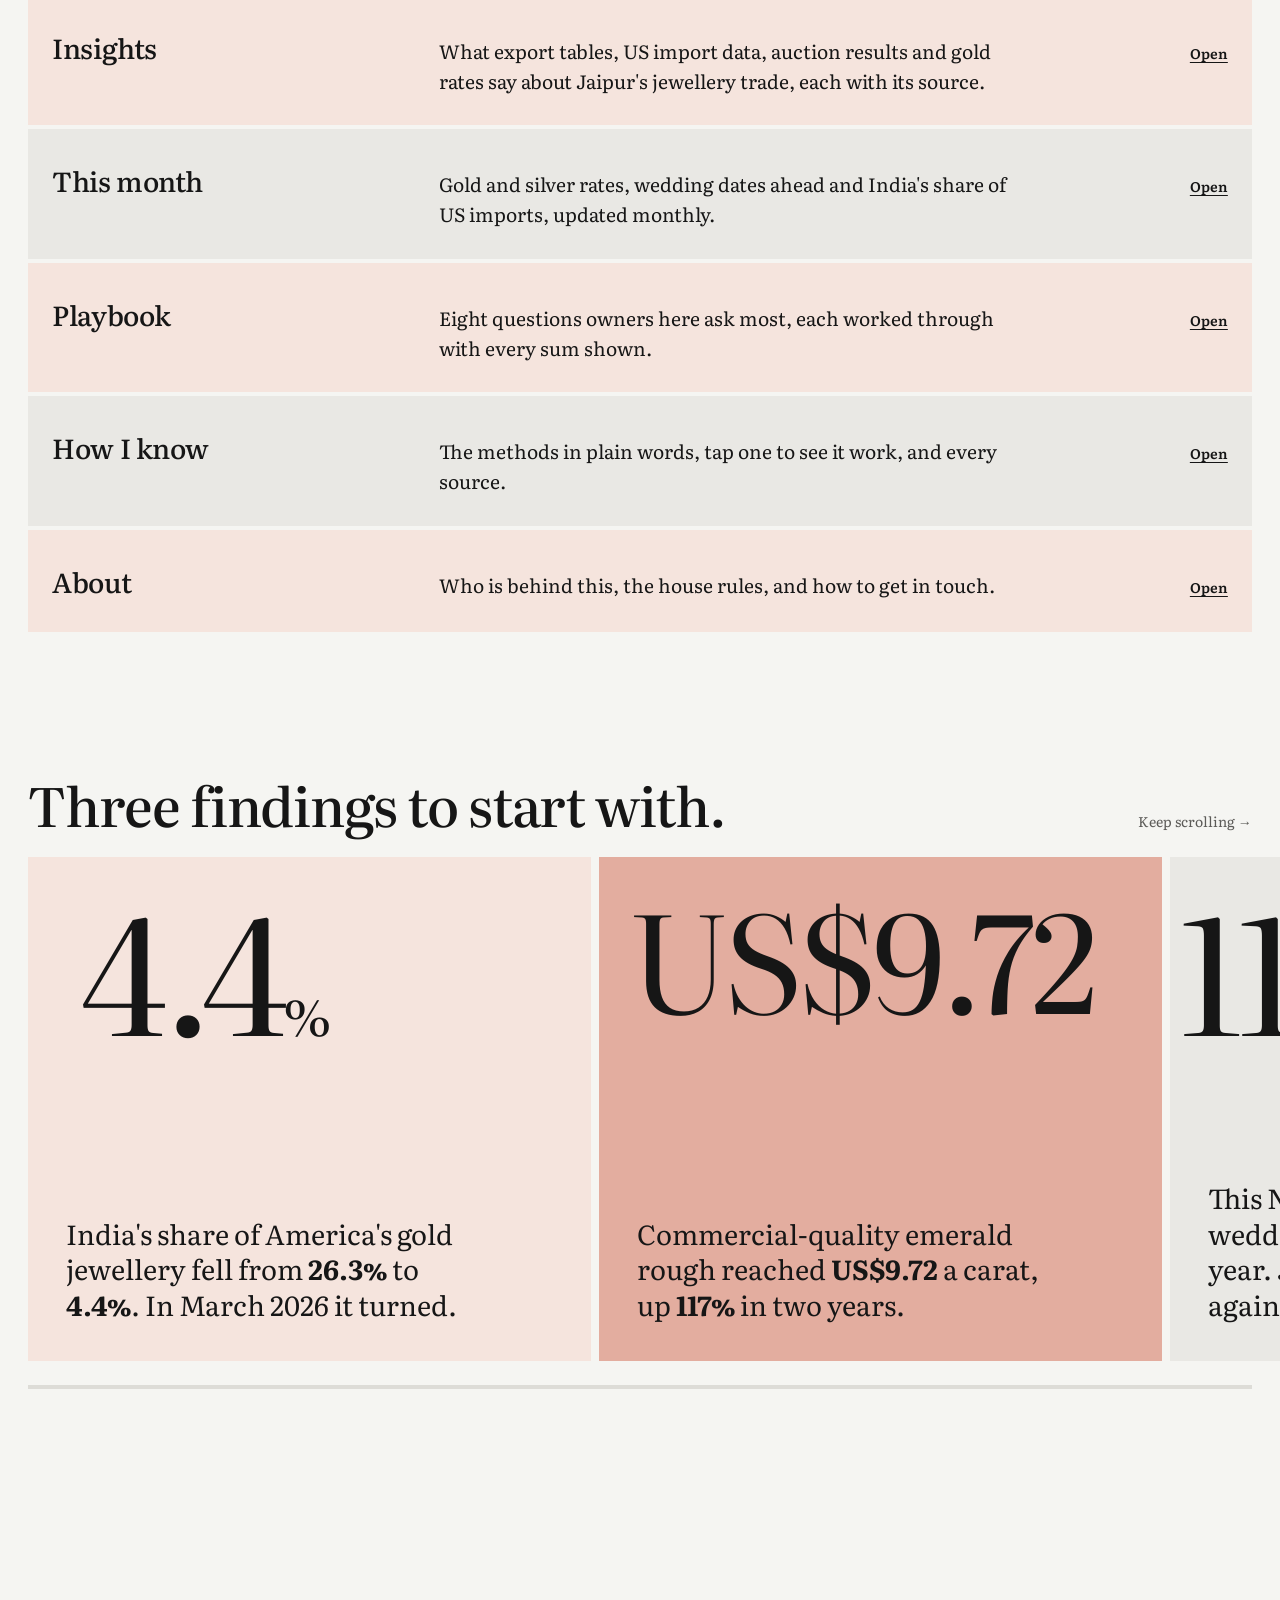
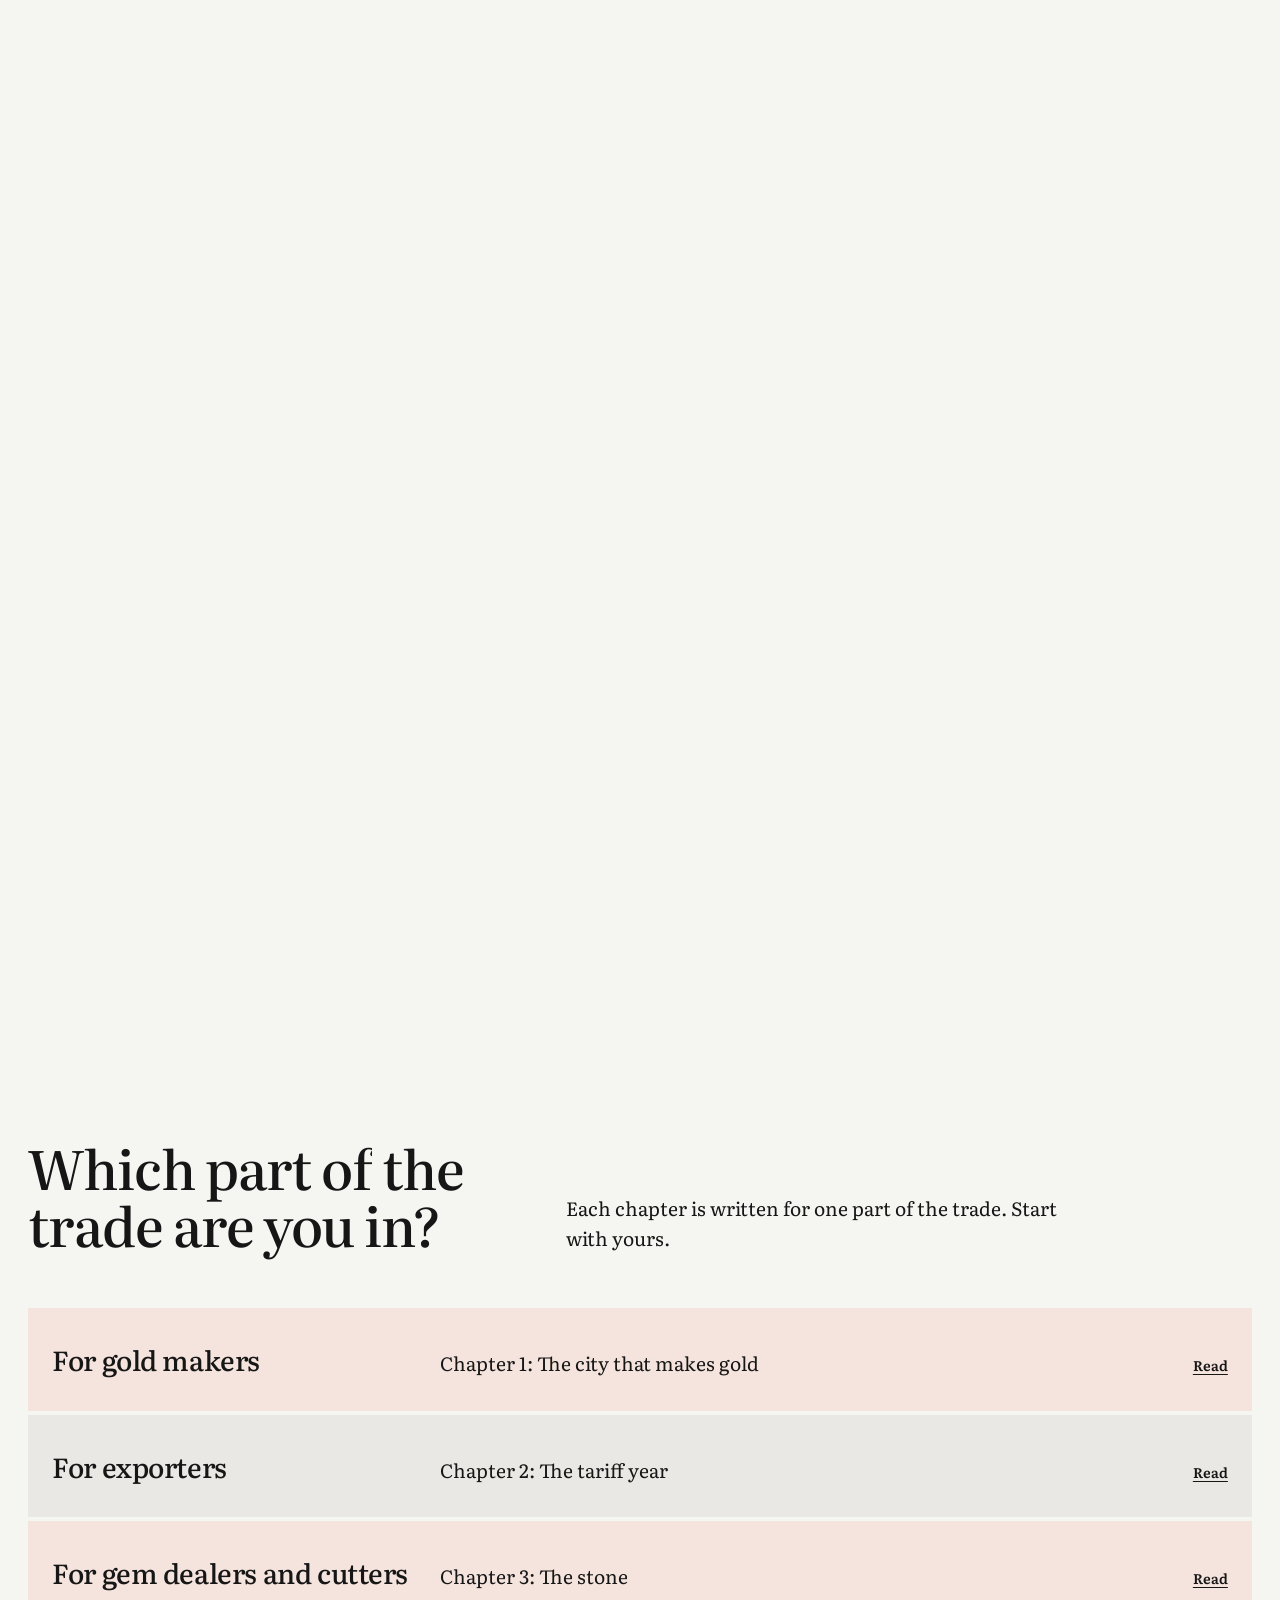
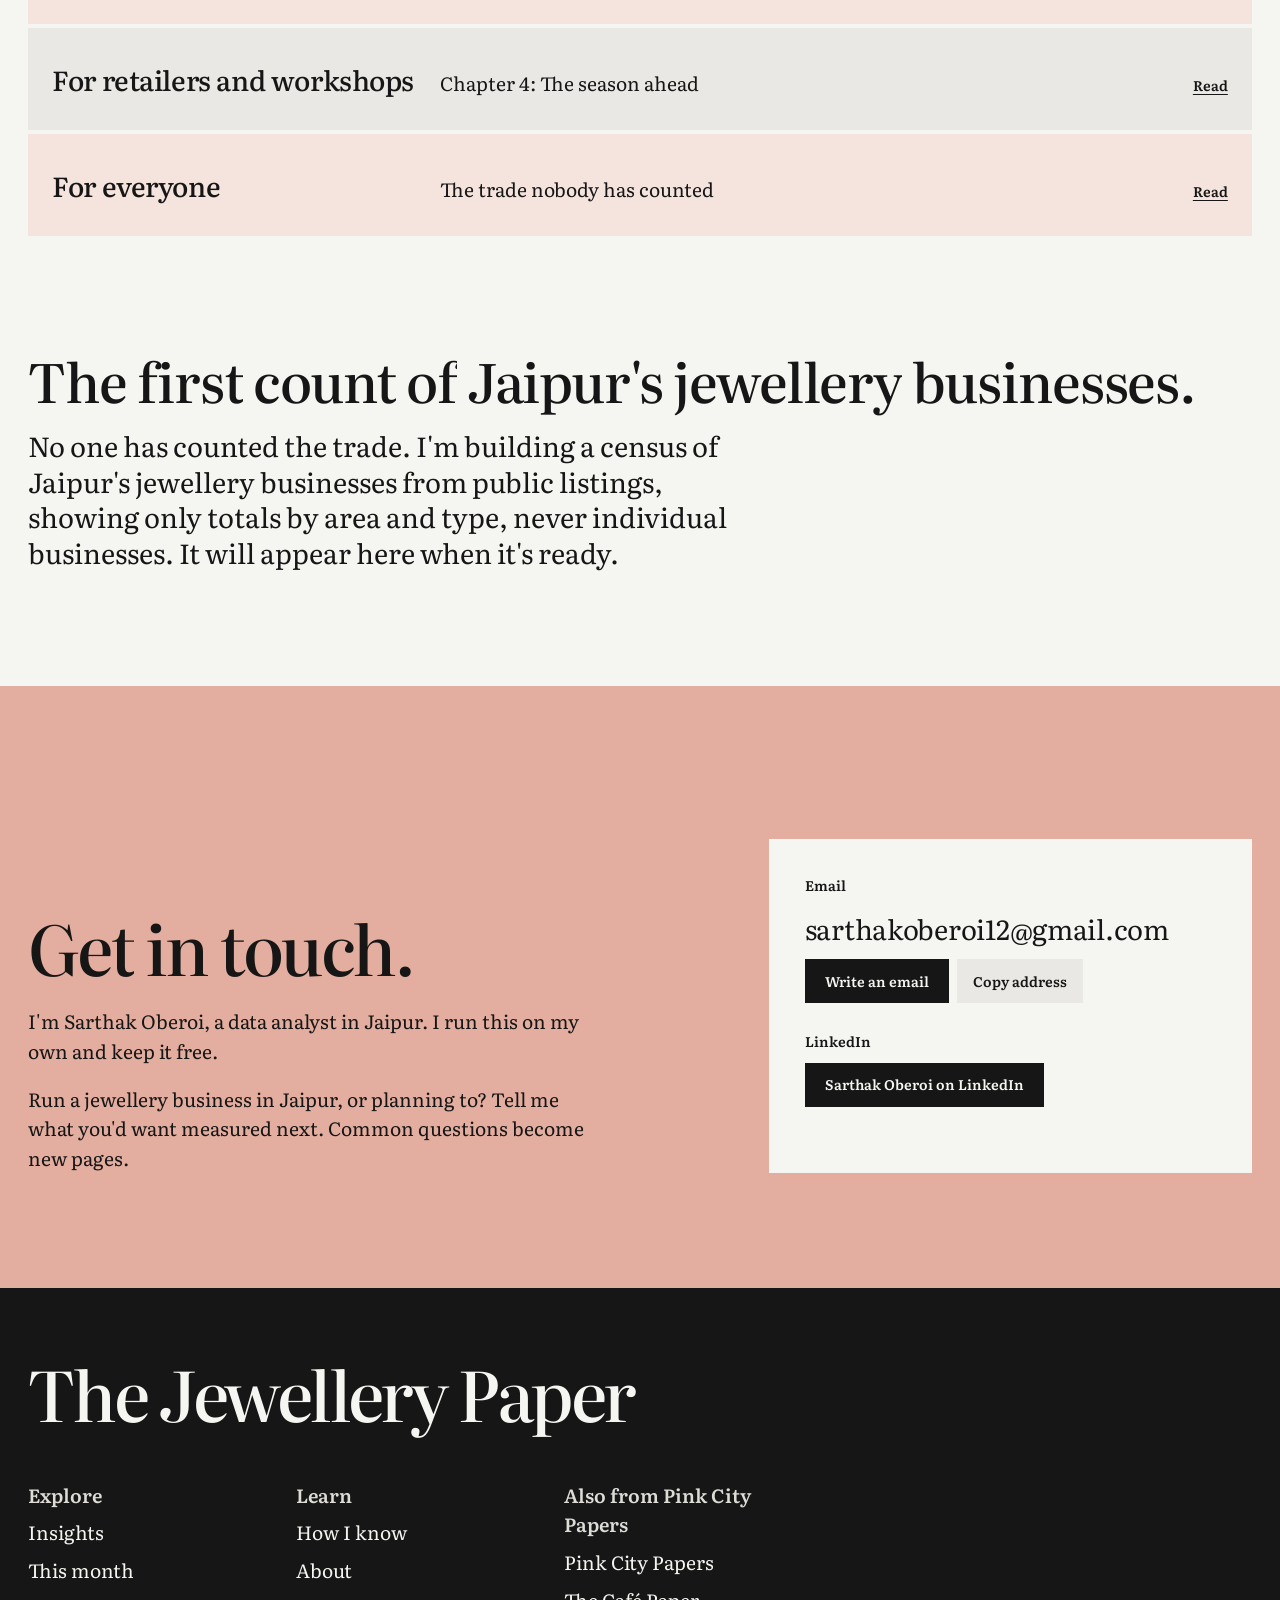
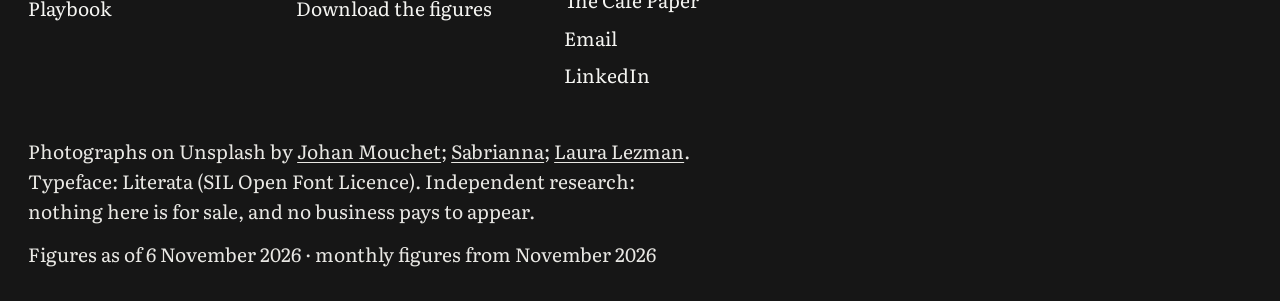
==== commit 318b80a4: "Site update, 6 November 2026" ====
--- a/index.html
+++ b/index.html
@@ -12,7 +12,7 @@
 <link rel="preload" href="fonts/literata.woff2" as="font" type="font/woff2" crossorigin>
 <link rel="stylesheet" href="v2.css?v=d316fbb876">
 <link rel="stylesheet" href="jewel.css?v=3f76a9b96e">
-<script src="v2.js?v=695038fc07" defer></script>
+<script src="v2.js?v=8d2502aa93" defer></script>
 <script src="explain.js?v=a6891411c8" defer></script>
 </head>
 <body>
@@ -31,7 +31,7 @@
       <a class="rot-link" href="insights/#f-Opening"><span class="hero-num">59.5<small>%</small></span>
       <span class="hero-cap">of what Jaipur's export zone ships is gold jewellery. Coloured gemstones are <b>10%</b>.</span></a>
     </div>
-    <div class="hero-foot"><p class="hero-act"><a class="btn" href="insights/">Read the 10 insights</a><a class="btn btn-ghost" href="playbook/">The owner's playbook</a></p>
+    <div class="hero-foot"><p class="hero-act"><a class="btn" href="insights/">Read the insights</a><a class="btn btn-ghost" href="playbook/">The owner's playbook</a></p>
     <p class="hero-meta">Jaipur export zone, FY2023-24 · <a href="insights/#f-Opening">How I know</a></p></div>
   </div>
   <div class="hero-obj jw-obj"><div class="jw-obj-in reveal"><svg class="chart" viewBox="0 0 600 230" role="img" aria-label="What the Jaipur export zone ships" preserveAspectRatio="xMidYMid meet"><text x="0" y="12" text-anchor="start" class="c-ax">What it ships</text><line x1="196.0" y1="18" x2="196.0" y2="174" class="c-grid c-zero"/><text x="196.0" y="194" text-anchor="middle" class="c-tick">0%</text><line x1="302.7" y1="18" x2="302.7" y2="174" class="c-grid"/><text x="302.7" y="194" text-anchor="middle" class="c-tick">20%</text><line x1="409.3" y1="18" x2="409.3" y2="174" class="c-grid"/><text x="409.3" y="194" text-anchor="middle" class="c-tick">40%</text><line x1="516.0" y1="18" x2="516.0" y2="174" class="c-grid"/><text x="516.0" y="194" text-anchor="middle" class="c-tick">60%</text><text x="0" y="45" class="c-cat">Gold jewellery</text><rect class="grow" x="196.0" y="30" width="317.4" height="22" fill="var(--red)"/><text x="521.4" y="46" text-anchor="start" class="c-strong">59.5%</text><text x="0" y="83" class="c-cat">Silver jewellery</text><rect class="grow" x="196.0" y="68" width="132.0" height="22" fill="var(--pink)"/><text x="336.0" y="84" text-anchor="start" class="c-strong">24.8%</text><text x="0" y="121" class="c-cat">Coloured gemstones</text><rect class="grow" x="196.0" y="106" width="53.3" height="22" fill="var(--pink)"/><text x="257.3" y="122" text-anchor="start" class="c-strong">10%</text><text x="0" y="159" class="c-cat">Everything else</text><rect class="grow" x="196.0" y="144" width="30.6" height="22" fill="var(--pink)"/><text x="234.6" y="160" text-anchor="start" class="c-strong">5.7%</text><text x="356.0" y="220" text-anchor="middle" class="c-ax">Share of the Jaipur SEZ&#x27;s exports, FY2023-24</text></svg><svg class="chart chart-narrow" viewBox="0 0 400 302" role="img" aria-label="What the Jaipur export zone ships" preserveAspectRatio="xMidYMid meet"><text x="0" y="12" text-anchor="start" class="c-ax">What it ships</text><line x1="0.0" y1="18" x2="0.0" y2="246" class="c-grid c-zero"/><text x="0.0" y="266" text-anchor="middle" class="c-tick">0%</text><line x1="108.0" y1="18" x2="108.0" y2="246" class="c-grid"/><text x="108.0" y="266" text-anchor="middle" class="c-tick">20%</text><line x1="216.0" y1="18" x2="216.0" y2="246" class="c-grid"/><text x="216.0" y="266" text-anchor="middle" class="c-tick">40%</text><line x1="324.0" y1="18" x2="324.0" y2="246" class="c-grid"/><text x="324.0" y="266" text-anchor="middle" class="c-tick">60%</text><text x="0" y="40" class="c-cat">Gold jewellery</text><rect class="grow" x="0.0" y="48" width="321.4" height="22" fill="var(--red)"/><text x="329.4" y="64" text-anchor="start" class="c-strong">59.5%</text><text x="0" y="96" class="c-cat">Silver jewellery</text><rect class="grow" x="0.0" y="104" width="133.7" height="22" fill="var(--pink)"/><text x="141.7" y="120" text-anchor="start" class="c-strong">24.8%</text><text x="0" y="152" class="c-cat">Coloured gemstones</text><rect class="grow" x="0.0" y="160" width="54.0" height="22" fill="var(--pink)"/><text x="62.0" y="176" text-anchor="start" class="c-strong">10%</text><text x="0" y="208" class="c-cat">Everything else</text><rect class="grow" x="0.0" y="216" width="31.0" height="22" fill="var(--pink)"/><text x="39.0" y="232" text-anchor="start" class="c-strong">5.7%</text><text x="162.0" y="292" text-anchor="middle" class="c-ax">Share of the Jaipur SEZ&#x27;s exports, FY2023-24</text></svg><p class="jw-obj-note">This is the SEZ only, not all of Jaipur: most of the city's stone trade ships from outside it.</p></div></div>
@@ -40,11 +40,11 @@
   gold rates. Each is checked by separate code, and each says where it stops.</p>
 </section><section class="explore" aria-labelledby="explore-h">
   <header class="ch-head reveal"><h2 id="explore-h">Find what you came for.</h2><p>Everything here, one click away. Start with the findings, or go straight to your part of the trade.</p></header>
-  <ul class="best-list ex-list"><li class="reveal"><a href="insights/"><span class="best-name">Insights</span><span class="ex-p">10 findings on Jaipur&#x27;s jewellery trade, in 4 chapters, each with its source.</span><span class="best-go">Open</span></a></li><li class="reveal"><a href="this-month/"><span class="best-name">This month</span><span class="ex-p">Gold and silver rates, wedding dates ahead and India&#x27;s share of US imports, updated monthly.</span><span class="best-go">Open</span></a></li><li class="reveal"><a href="playbook/"><span class="best-name">Playbook</span><span class="ex-p">Eight questions owners here ask most, each worked through with every sum shown.</span><span class="best-go">Open</span></a></li><li class="reveal"><a href="how-i-know/"><span class="best-name">How I know</span><span class="ex-p">The methods in plain words, tap one to see it work, and every source.</span><span class="best-go">Open</span></a></li><li class="reveal"><a href="about/"><span class="best-name">About</span><span class="ex-p">Who is behind this, the house rules, and how to get in touch.</span><span class="best-go">Open</span></a></li></ul>
+  <ul class="best-list ex-list"><li class="reveal"><a href="insights/"><span class="best-name">Insights</span><span class="ex-p">What export tables, US import data, auction results and gold rates say about Jaipur&#x27;s jewellery trade, each with its source.</span><span class="best-go">Open</span></a></li><li class="reveal"><a href="this-month/"><span class="best-name">This month</span><span class="ex-p">Gold and silver rates, wedding dates ahead and India&#x27;s share of US imports, updated monthly.</span><span class="best-go">Open</span></a></li><li class="reveal"><a href="playbook/"><span class="best-name">Playbook</span><span class="ex-p">Eight questions owners here ask most, each worked through with every sum shown.</span><span class="best-go">Open</span></a></li><li class="reveal"><a href="how-i-know/"><span class="best-name">How I know</span><span class="ex-p">The methods in plain words, tap one to see it work, and every source.</span><span class="best-go">Open</span></a></li><li class="reveal"><a href="about/"><span class="best-name">About</span><span class="ex-p">Who is behind this, the house rules, and how to get in touch.</span><span class="best-go">Open</span></a></li></ul>
 </section><section class="teasers hs" aria-labelledby="teasers-h">
   <div class="hs-pin">
   <header class="hs-head"><h2 id="teasers-h" class="reveal">Three findings to start with.</h2><p class="hs-hint" aria-hidden="true">Keep scrolling</p></header>
-  <div class="hs-view"><div class="tz-grid hs-track"><a class="tz" href="insights/#f-2-2"><span class="tz-num">4.4<small>%</small></span><span class="tz-head">India's share of America's gold jewellery fell from <b>26.3%</b> to <b>4.4%</b>. In March 2026 it turned.</span></a><a class="tz" href="insights/#f-3-2"><span class="tz-num">US$9.72<small></small></span><span class="tz-head">Commercial-quality emerald rough reached <b>US$9.72</b> a carat, up <b>117%</b> in two years.</span></a><a class="tz" href="insights/#f-5-1"><span class="tz-num">11<small></small></span><span class="tz-head">This November-December has <b>11</b> wedding dates, against <b>17</b> last year. January-February has <b>22</b>, against <b>12</b>.</span></a><a class="tz tz-end" href="insights/"><span class="tz-head">All 10 findings, with their sources.</span><span class="tz-go">Read the insights</span></a></div></div>
+  <div class="hs-view"><div class="tz-grid hs-track"><a class="tz" href="insights/#f-2-2"><span class="tz-num">4.4<small>%</small></span><span class="tz-head">India's share of America's gold jewellery fell from <b>26.3%</b> to <b>4.4%</b>. In March 2026 it turned.</span></a><a class="tz" href="insights/#f-3-2"><span class="tz-num">US$9.72<small></small></span><span class="tz-head">Commercial-quality emerald rough reached <b>US$9.72</b> a carat, up <b>117%</b> in two years.</span></a><a class="tz" href="insights/#f-5-1"><span class="tz-num">11<small></small></span><span class="tz-head">This November-December has <b>11</b> wedding dates, against <b>17</b> last year. January-February has <b>22</b>, against <b>12</b>.</span></a><a class="tz tz-end" href="insights/"><span class="tz-head">Every finding, with its source.</span><span class="tz-go">Read the insights</span></a></div></div>
   <div class="hs-meter" aria-hidden="true"><i></i></div>
   </div>
 </section><section class="explore" id="parts" aria-labelledby="parts-h">
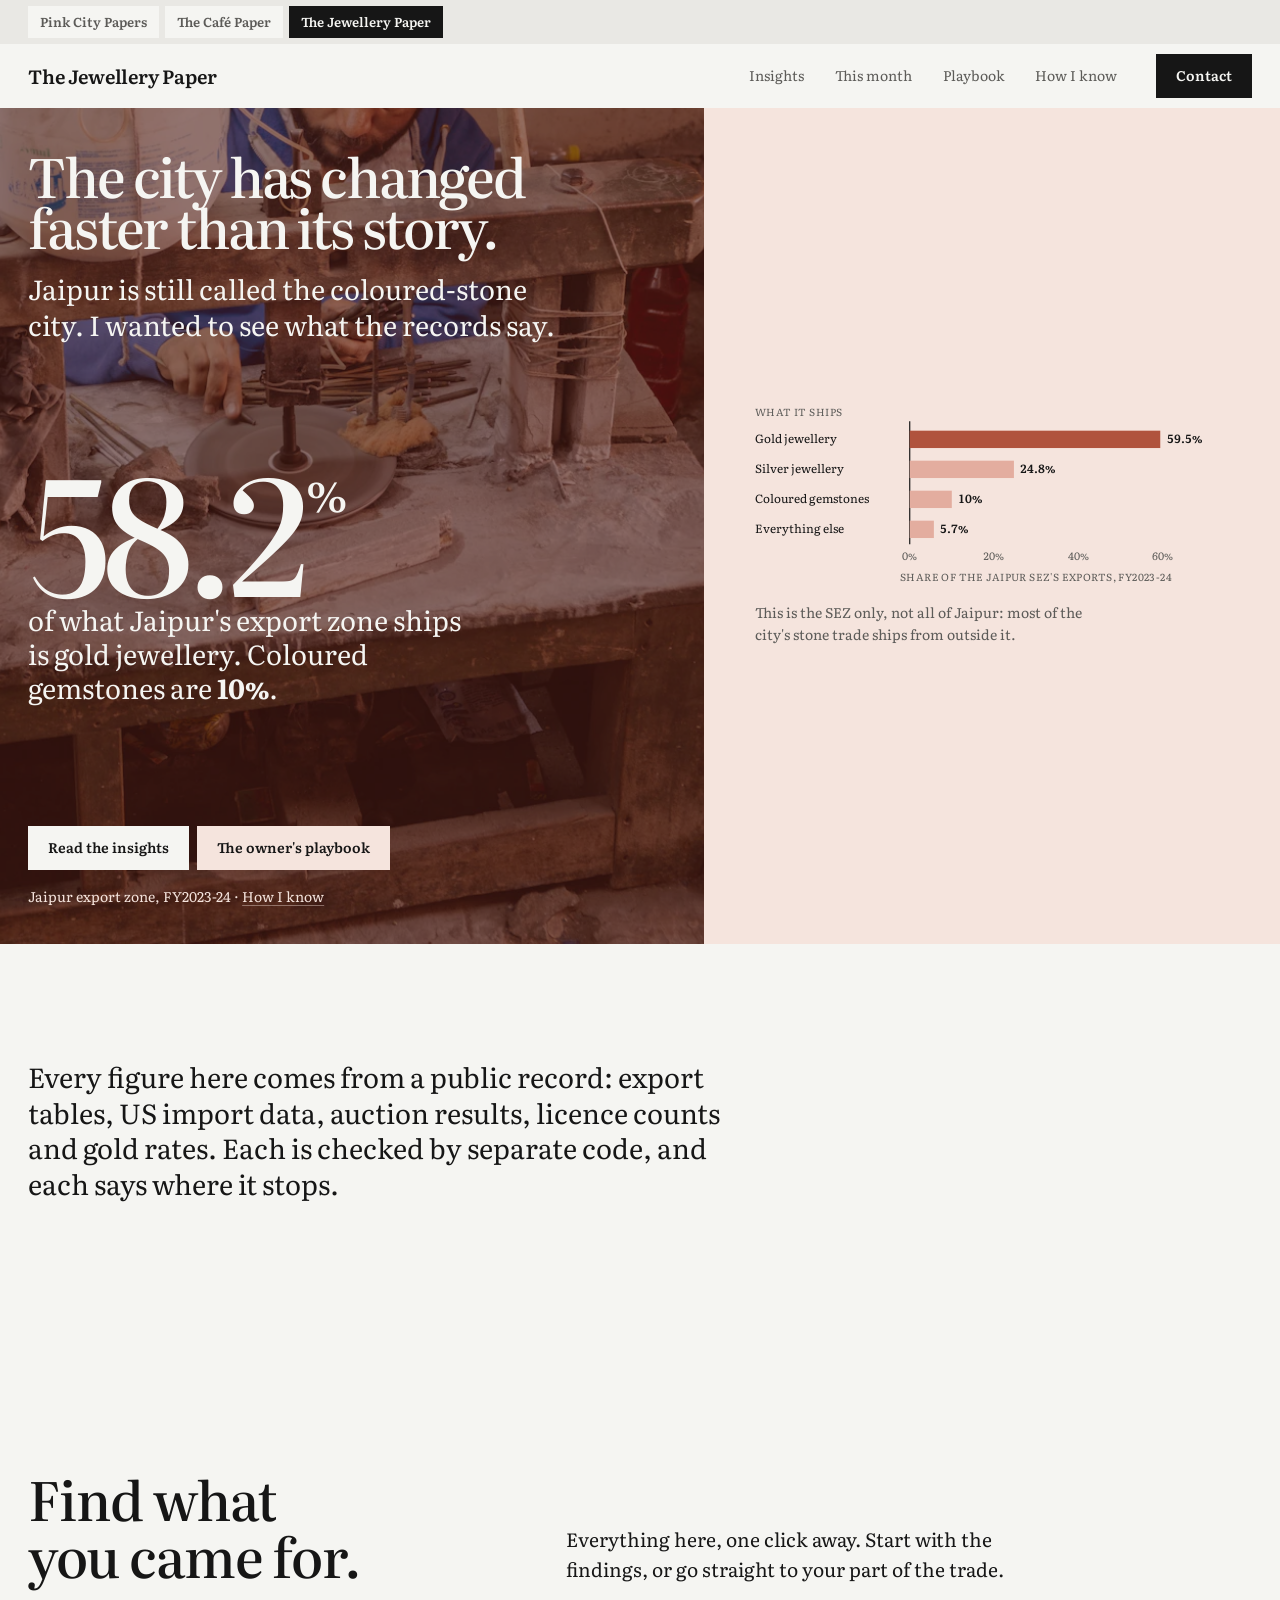
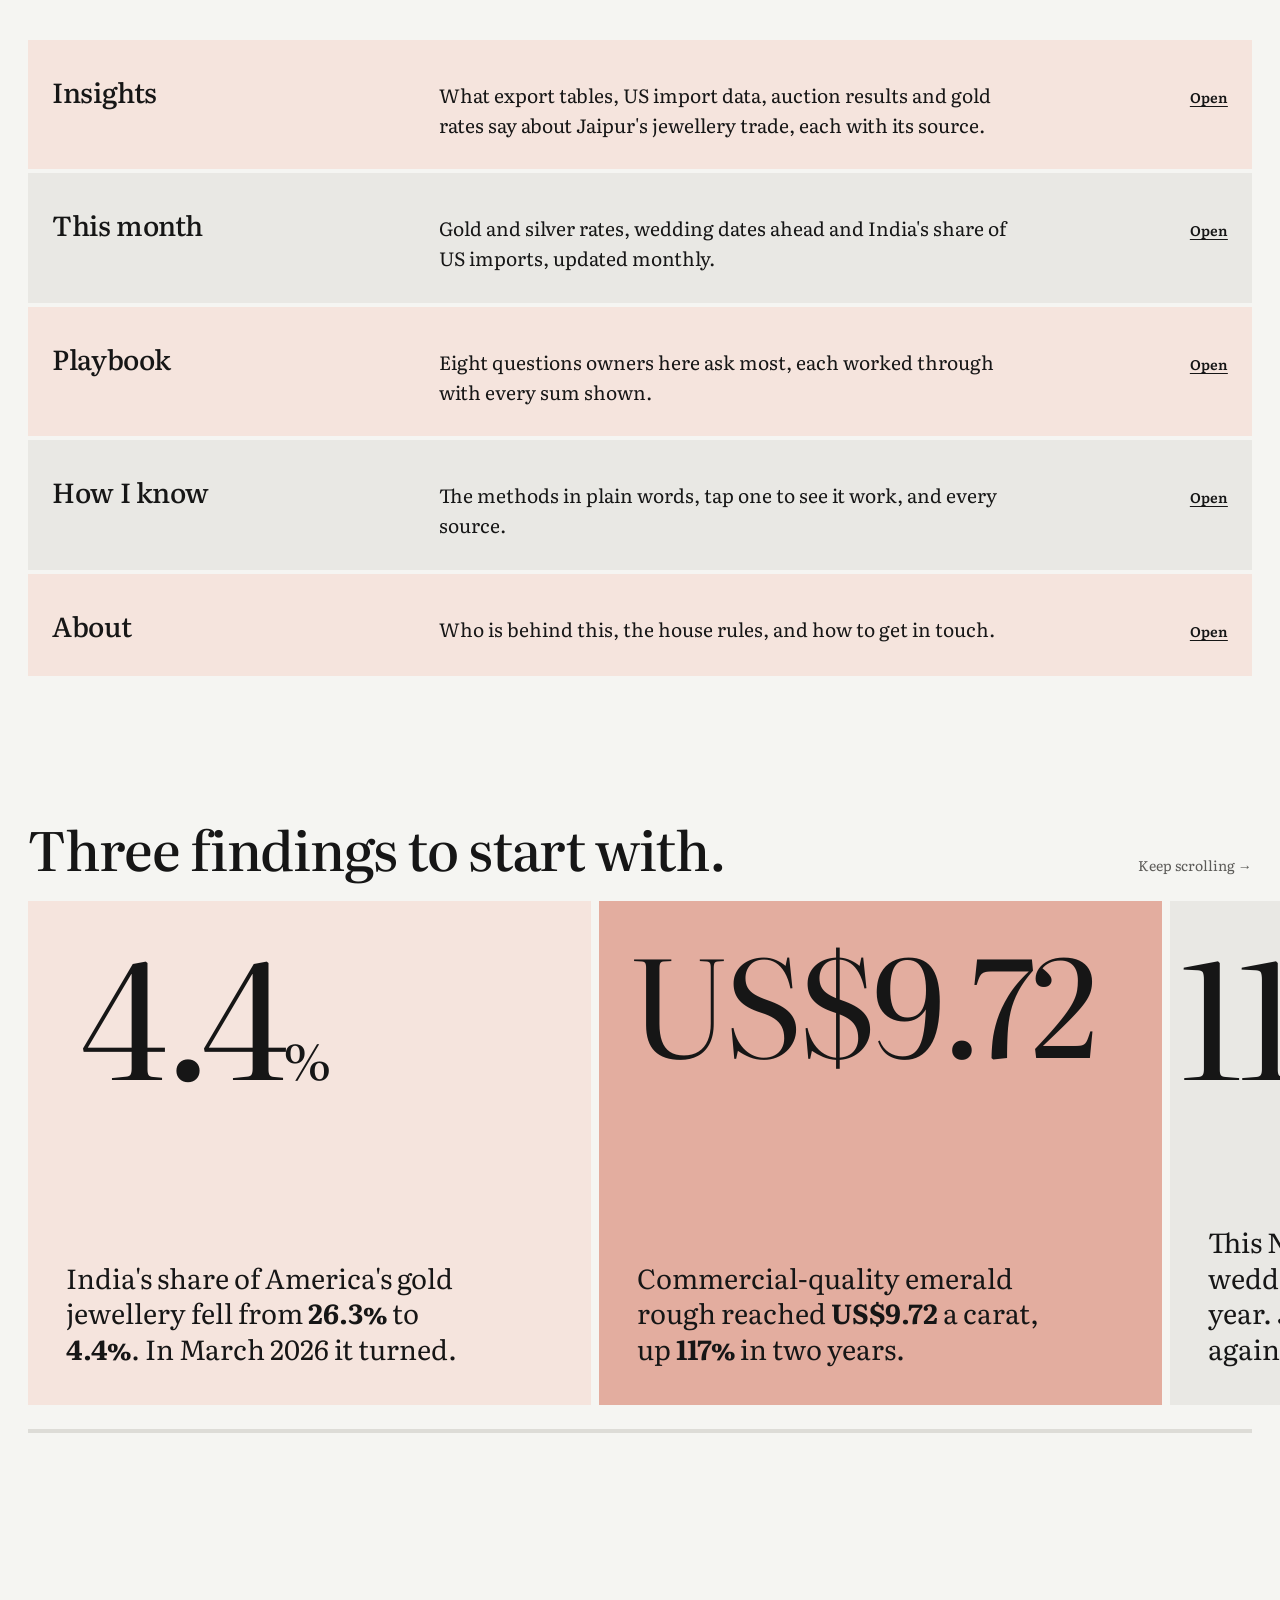
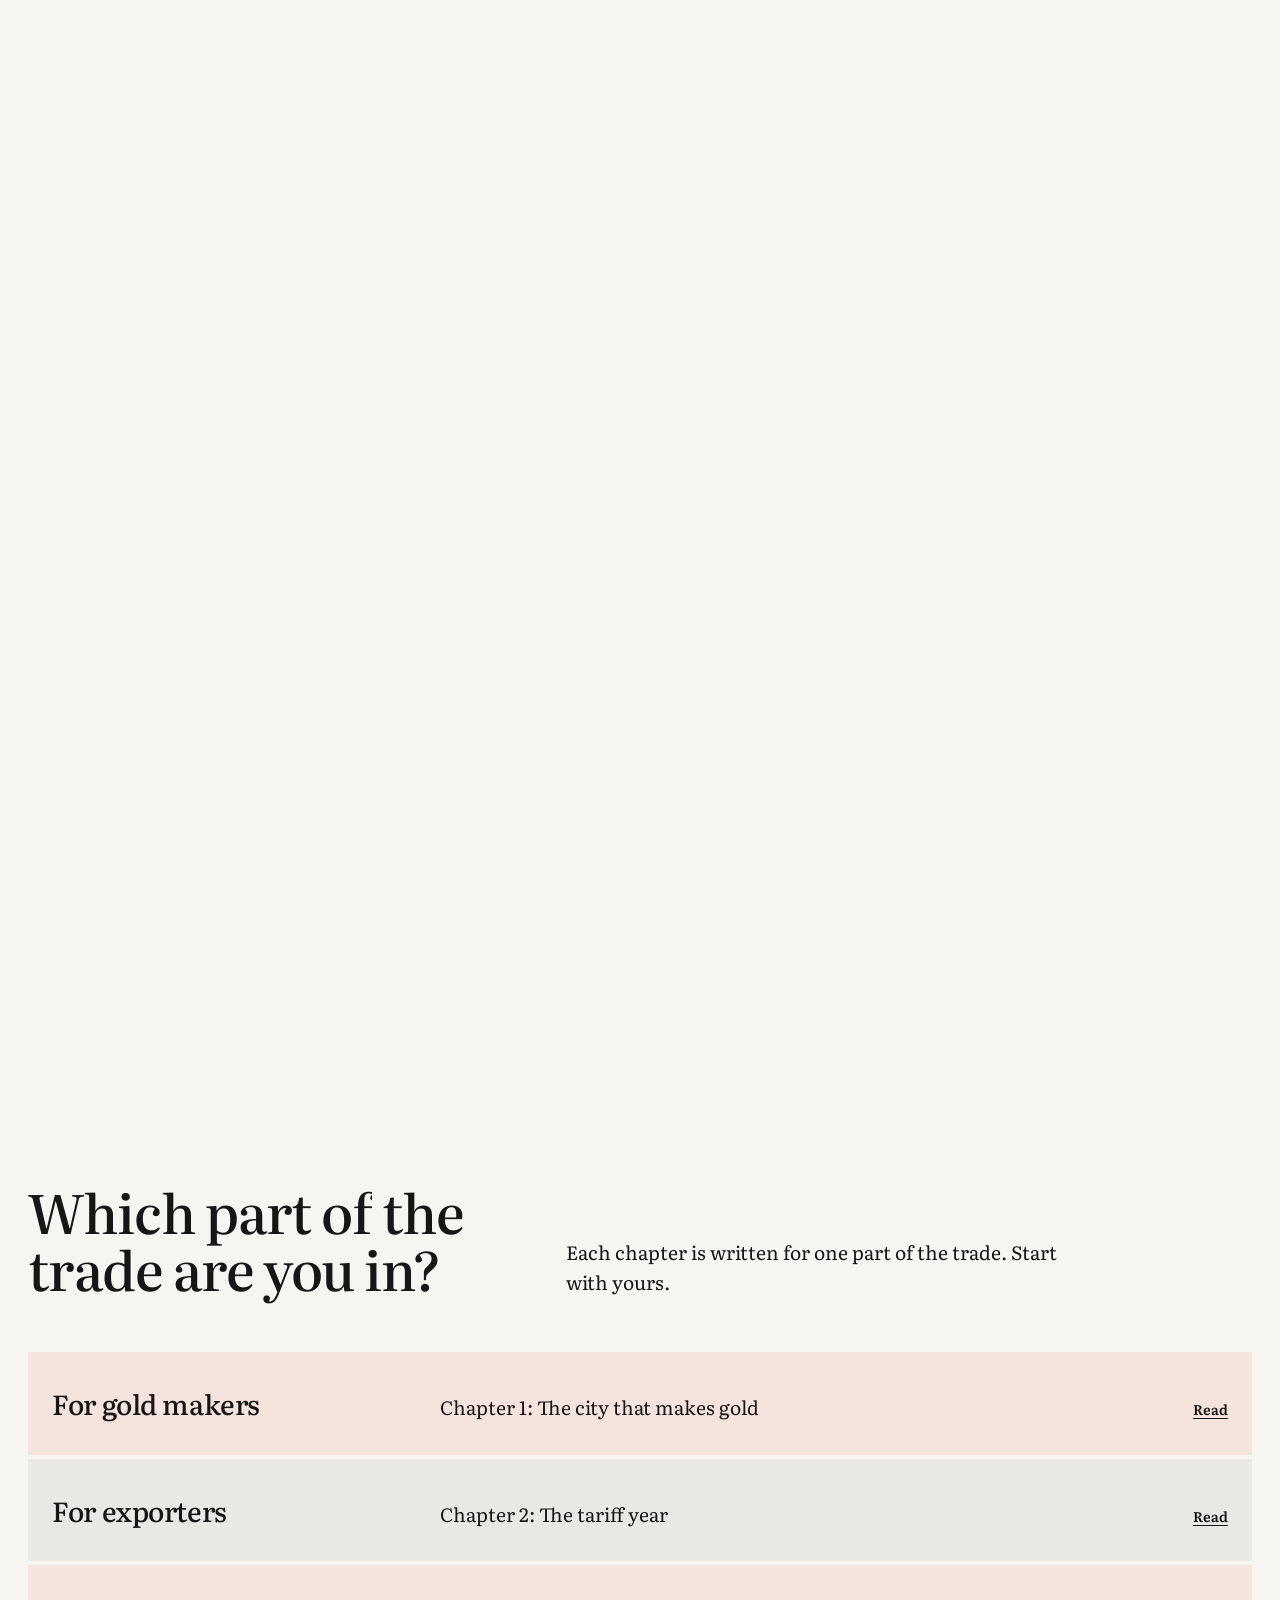
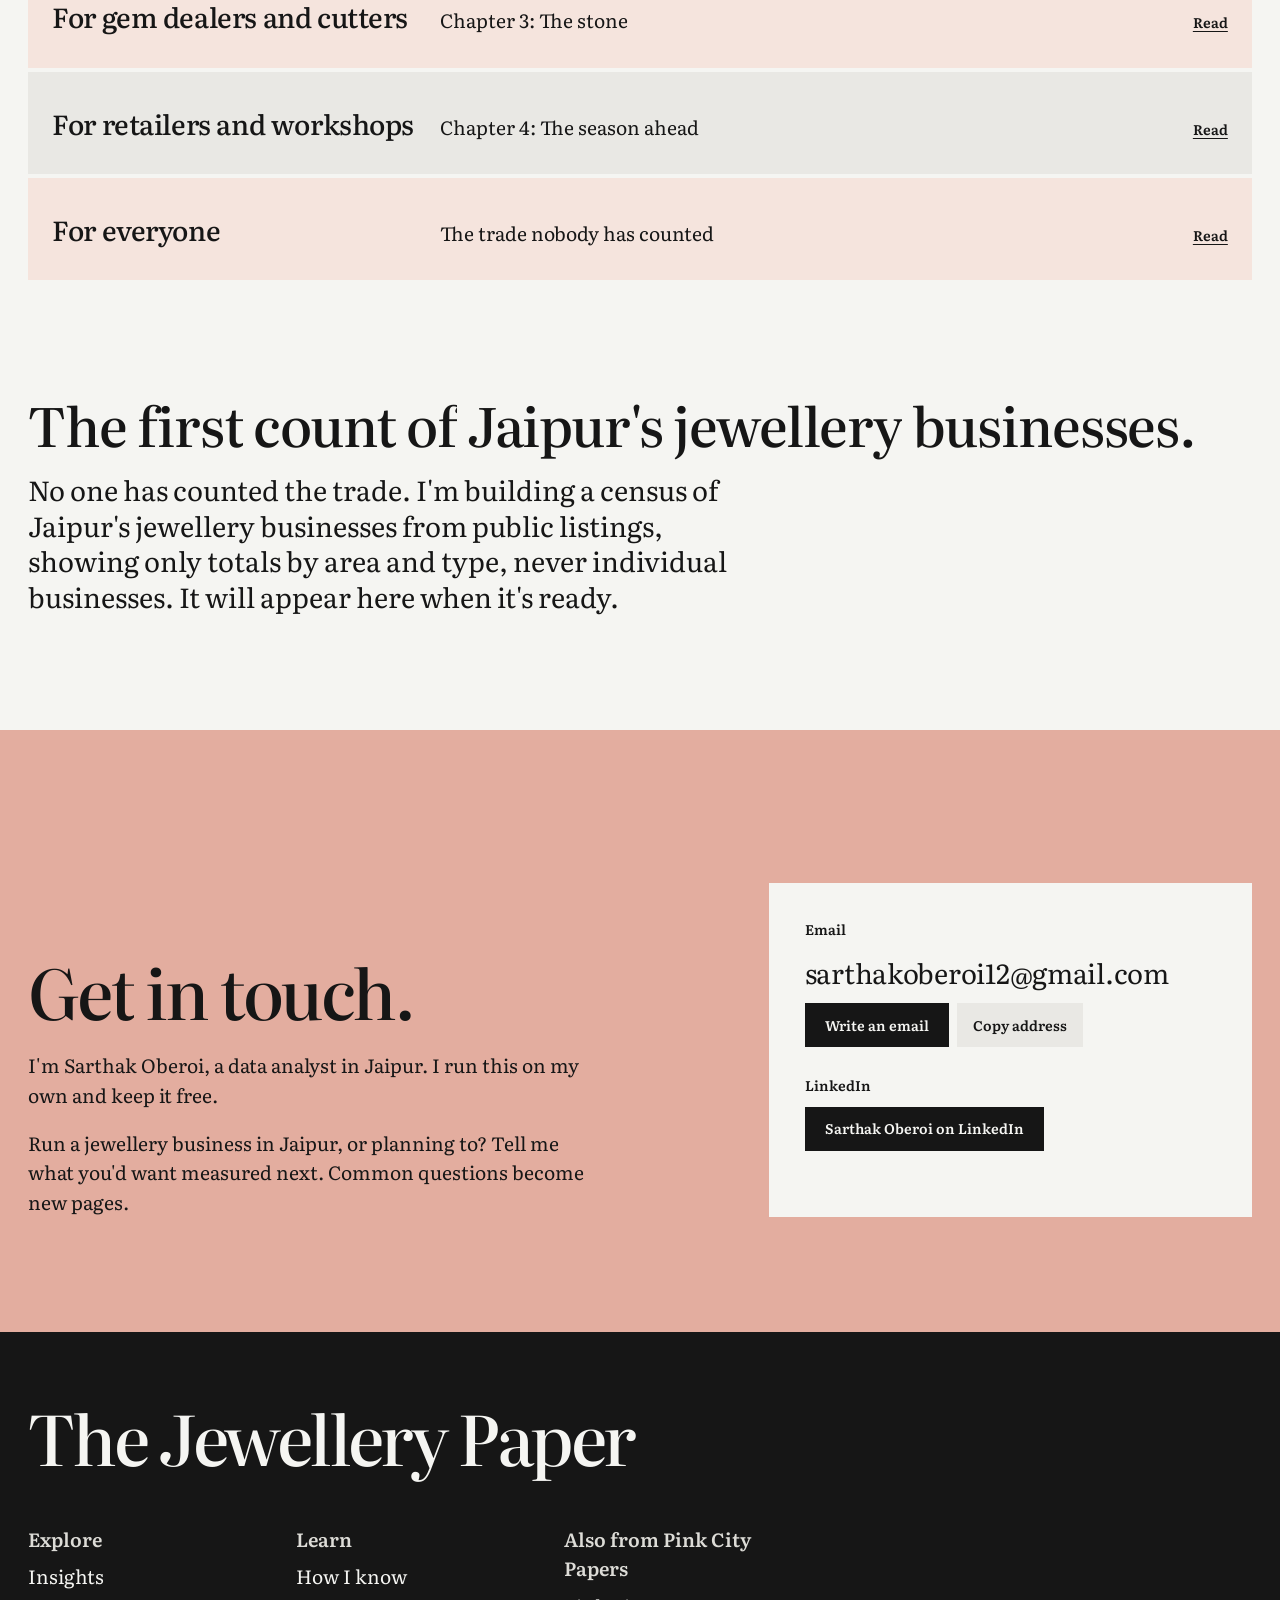
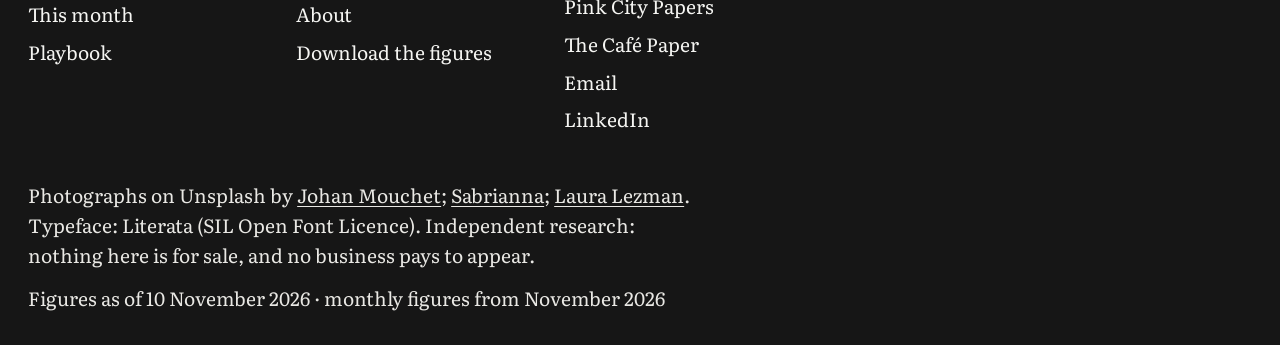
==== commit 031170dc: "Site update, 10 November 2026" ====
--- a/index.html
+++ b/index.html
@@ -10,7 +10,7 @@
 <link rel="icon" href="favicon.svg" type="image/svg+xml">
 <script>(function(d){d.classList.add("js");try{if(sessionStorage.getItem("jp-seen"))d.classList.add("seen");else sessionStorage.setItem("jp-seen","1")}catch(e){d.classList.add("seen")}setTimeout(function(){if(!window.__pulse)d.classList.remove("js","motion")},3000)})(document.documentElement)</script>
 <link rel="preload" href="fonts/literata.woff2" as="font" type="font/woff2" crossorigin>
-<link rel="stylesheet" href="v2.css?v=d316fbb876">
+<link rel="stylesheet" href="v2.css?v=a83b7e1d46">
 <link rel="stylesheet" href="jewel.css?v=3f76a9b96e">
 <script src="v2.js?v=8d2502aa93" defer></script>
 <script src="explain.js?v=a6891411c8" defer></script>
@@ -18,7 +18,7 @@
 <body>
 <div class="curtain" aria-hidden="true"><p class="cur-name"><span style="--c:0">T</span><span style="--c:1">h</span><span style="--c:2">e</span><span style="--c:3"> </span><span style="--c:4">J</span><span style="--c:5">e</span><span style="--c:6">w</span><span style="--c:7">e</span><span style="--c:8">l</span><span style="--c:9">l</span><span style="--c:10">e</span><span style="--c:11">r</span><span style="--c:12">y</span><span style="--c:13"> </span><span style="--c:14">P</span><span style="--c:15">a</span><span style="--c:16">p</span><span style="--c:17">e</span><span style="--c:18">r</span></p></div>
 <div class="loader" aria-hidden="true"><p class="ld-page"><span style="--c:0">T</span><span style="--c:1">h</span><span style="--c:2">e</span><span style="--c:3"> </span><span style="--c:4">J</span><span style="--c:5">e</span><span style="--c:6">w</span><span style="--c:7">e</span><span style="--c:8">l</span><span style="--c:9">l</span><span style="--c:10">e</span><span style="--c:11">r</span><span style="--c:12">y</span><span style="--c:13"> </span><span style="--c:14">P</span><span style="--c:15">a</span><span style="--c:16">p</span><span style="--c:17">e</span><span style="--c:18">r</span></p><i class="ld-line"></i></div><div class="leave" aria-hidden="true"></div>
-<header class="bar"><a class="wordmark" href="./">The Jewellery Paper</a><nav class="bar-links" aria-label="Main"><a href="insights/">Insights</a><a href="this-month/">This month</a><a href="playbook/">Playbook</a><a href="how-i-know/">How I know</a></nav><details class="menu"><summary aria-label="Open the menu">Menu</summary><nav class="menu-panel" aria-label="Main"><a href="">Home</a><a href="insights/">Insights</a><a href="this-month/">This month</a><a href="playbook/">Playbook</a><a href="how-i-know/">How I know</a><a href="about/">About</a></nav></details><a class="btn" href="about/#contact">Contact</a></header>
+<nav class="family" aria-label="Pink City Papers sites"><a href="https://sarthakkk23.github.io/pink-city-papers/"><span class="fam-l">Pink City Papers</span><span class="fam-s">Pink City Papers</span></a><a href="https://sarthakkk23.github.io/cafe-paper/"><span class="fam-l">The Café Paper</span><span class="fam-s">Cafés</span></a><a href="./" aria-current="true"><span class="fam-l">The Jewellery Paper</span><span class="fam-s">Jewellery</span></a></nav><header class="bar"><a class="wordmark" href="./">The Jewellery Paper</a><nav class="bar-links" aria-label="Main"><a href="insights/">Insights</a><a href="this-month/">This month</a><a href="playbook/">Playbook</a><a href="how-i-know/">How I know</a></nav><details class="menu"><summary aria-label="Open the menu">Menu</summary><nav class="menu-panel" aria-label="Main"><a href="">Home</a><a href="insights/">Insights</a><a href="this-month/">This month</a><a href="playbook/">Playbook</a><a href="how-i-know/">How I know</a><a href="about/">About</a></nav></details><a class="btn" href="about/#contact">Contact</a></header>
 <main class="">
 <section class="hero" id="top" aria-labelledby="hero-h">
   <figure class="hero-pic" aria-hidden="true"><picture><source type="image/webp" srcset="img/gem-cutter-900.webp 900w, img/gem-cutter-1600.webp 1600w" sizes="(max-width: 900px) 100vw, 55vw"><img src="img/gem-cutter-1600.jpg" srcset="img/gem-cutter-900.jpg 900w, img/gem-cutter-1600.jpg 1600w" sizes="(max-width: 900px) 100vw, 55vw" width="1600" height="2400" alt="A craftsman bent over a polishing wheel in a small Jaipur workshop" fetchpriority="high"></picture></figure>
@@ -68,7 +68,7 @@
   <a class="foot-name" href="./">The Jewellery Paper</a>
   <div class="ft-cols"><div><p class="ft-h">Explore</p><a href="insights/">Insights</a><a href="this-month/">This month</a><a href="playbook/">Playbook</a></div><div><p class="ft-h">Learn</p><a href="how-i-know/">How I know</a><a href="about/">About</a><a href="figures.json">Download the figures</a></div><div><p class="ft-h">Also from Pink City Papers</p><a href="https://sarthakkk23.github.io/pink-city-papers/">Pink City Papers</a><a href="https://sarthakkk23.github.io/cafe-paper/">The Café Paper</a><a href="&#109;&#97;&#105;&#108;&#116;&#111;&#58;&#115;&#97;&#114;&#116;&#104;&#97;&#107;&#111;&#98;&#101;&#114;&#111;&#105;&#49;&#50;&#64;&#103;&#109;&#97;&#105;&#108;&#46;&#99;&#111;&#109;&#63;&#115;&#117;&#98;&#106;&#101;&#99;&#116;&#61;&#84;&#104;&#101;&#32;&#74;&#101;&#119;&#101;&#108;&#108;&#101;&#114;&#121;&#32;&#80;&#97;&#112;&#101;&#114;">Email</a><a href="https://www.linkedin.com/in/sarthak-oberoi-analyst/">LinkedIn</a></div></div>
   <p>Photographs on Unsplash by <a href="https://unsplash.com/photos/cFSYBkneAp0" rel="noopener" target="_blank">Johan Mouchet</a>; <a href="https://unsplash.com/photos/jYVvmAi4u8c" rel="noopener" target="_blank">Sabrianna</a>; <a href="https://unsplash.com/photos/6WTcS_rECpA" rel="noopener" target="_blank">Laura Lezman</a>. Typeface: Literata (SIL Open Font Licence). Independent research: nothing here is for sale, and no business pays to appear.</p>
-  <p>Figures as of 6 November 2026 · monthly figures from November 2026</p>
+  <p>Figures as of 10 November 2026 · monthly figures from November 2026</p>
 </footer>
 </body>
 </html>
--- a/v2.css
+++ b/v2.css
@@ -56,6 +56,16 @@
 .bar-links a { text-decoration: none; color: var(--soft); padding: 6px 0; transition: color .2s ease, background-size .4s var(--ease);
   background: linear-gradient(currentColor, currentColor) no-repeat 0 100% / 0 2px; }
 .bar-links a:hover, .bar-links a[aria-current] { color: var(--ink); background-size: 100% 2px; }
+
+/* ---------- family: the three Pink City Papers sites, one click apart ---------- */
+.family { display: flex; gap: 6px; padding: 6px var(--m); background: var(--stone); font-size: .8125rem; overflow-x: auto; scrollbar-width: none; }
+.family::-webkit-scrollbar { display: none; }
+.family a { flex: none; display: inline-flex; align-items: center; min-height: 32px; padding: 0 12px; background: var(--paper); color: var(--soft);
+  font-weight: 600; text-decoration: none; transition: color .2s ease, background-color .2s ease; }
+.family a:hover { color: var(--ink); }
+.family a[aria-current] { background: var(--ink); color: var(--paper); }
+.family .fam-s { display: none; }
+@media (max-width: 560px) { .family .fam-l { display: none; } .family .fam-s { display: inline; } }
 .btn {
   display: inline-flex; align-items: center; justify-content: center; min-height: 44px; padding: 0 20px;
   background: var(--ink); color: var(--paper); font-family: inherit; font-size: var(--s-small); font-weight: 600; text-decoration: none;
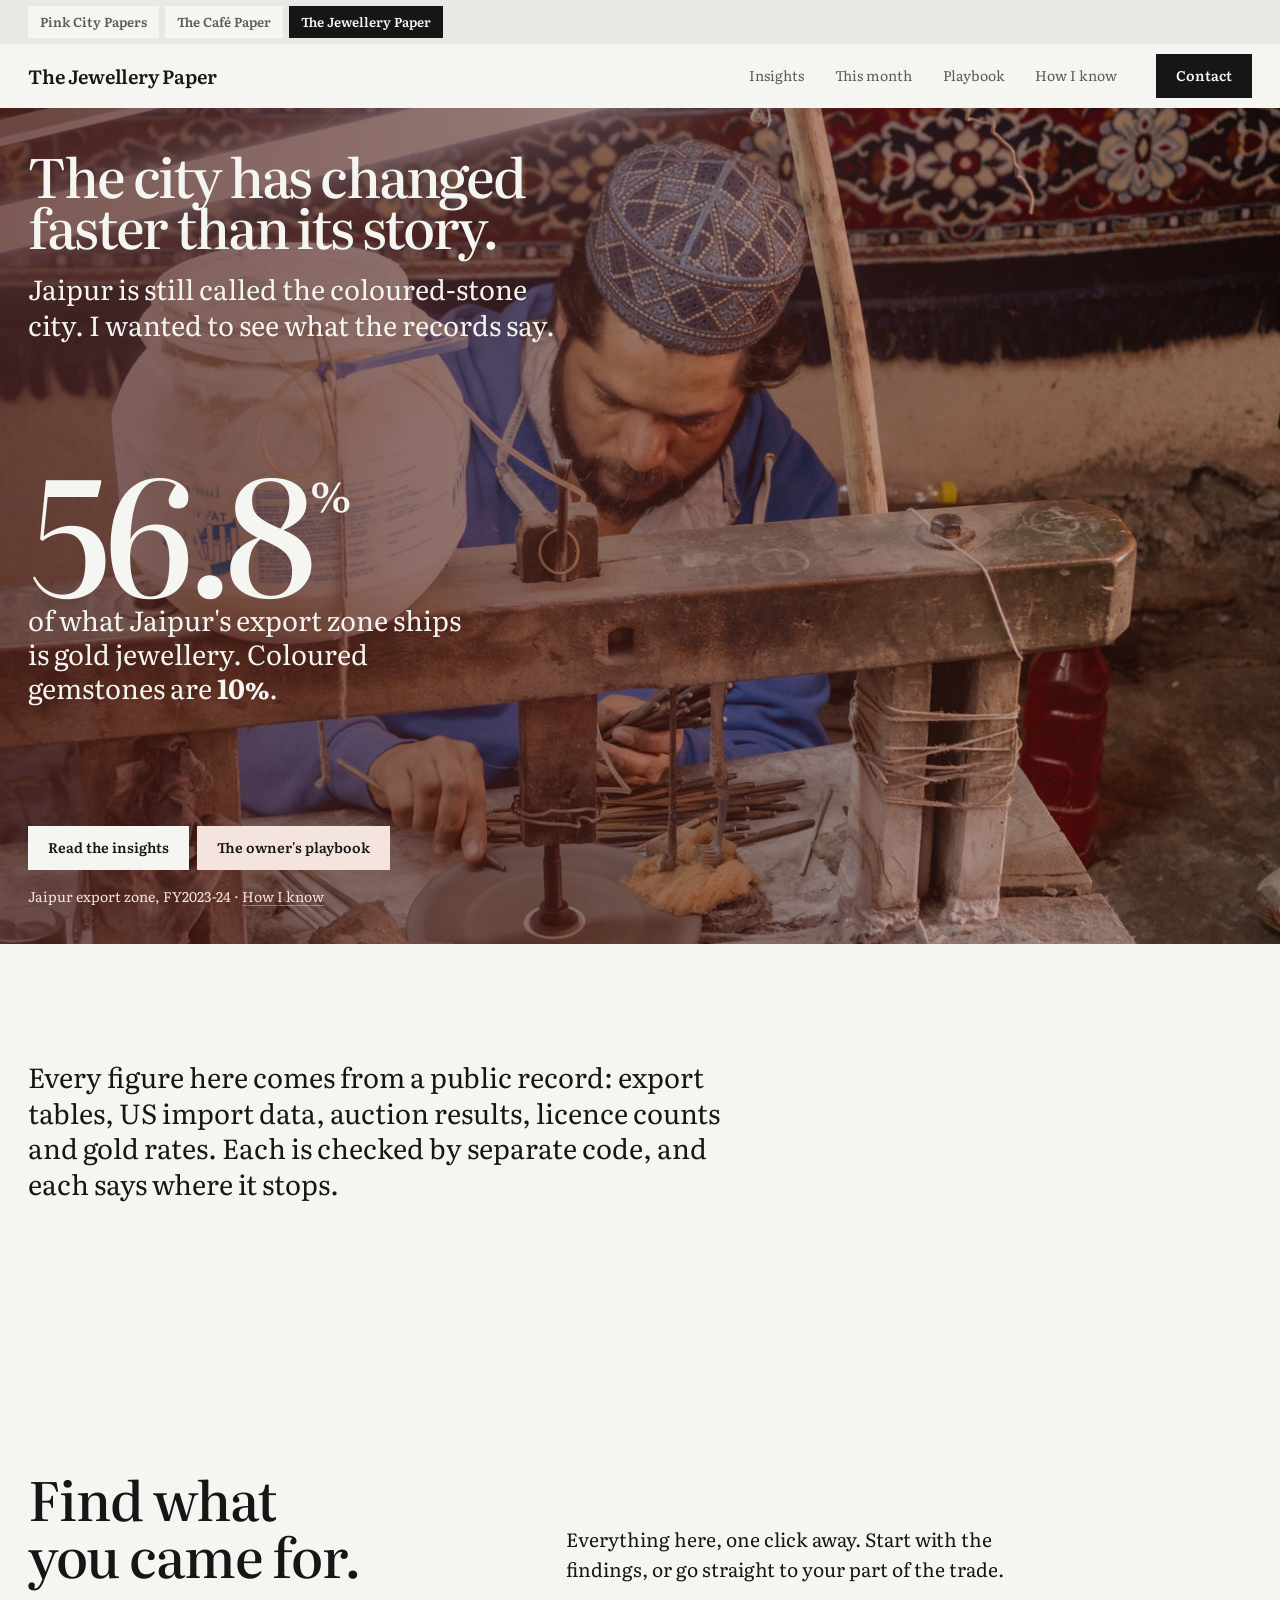
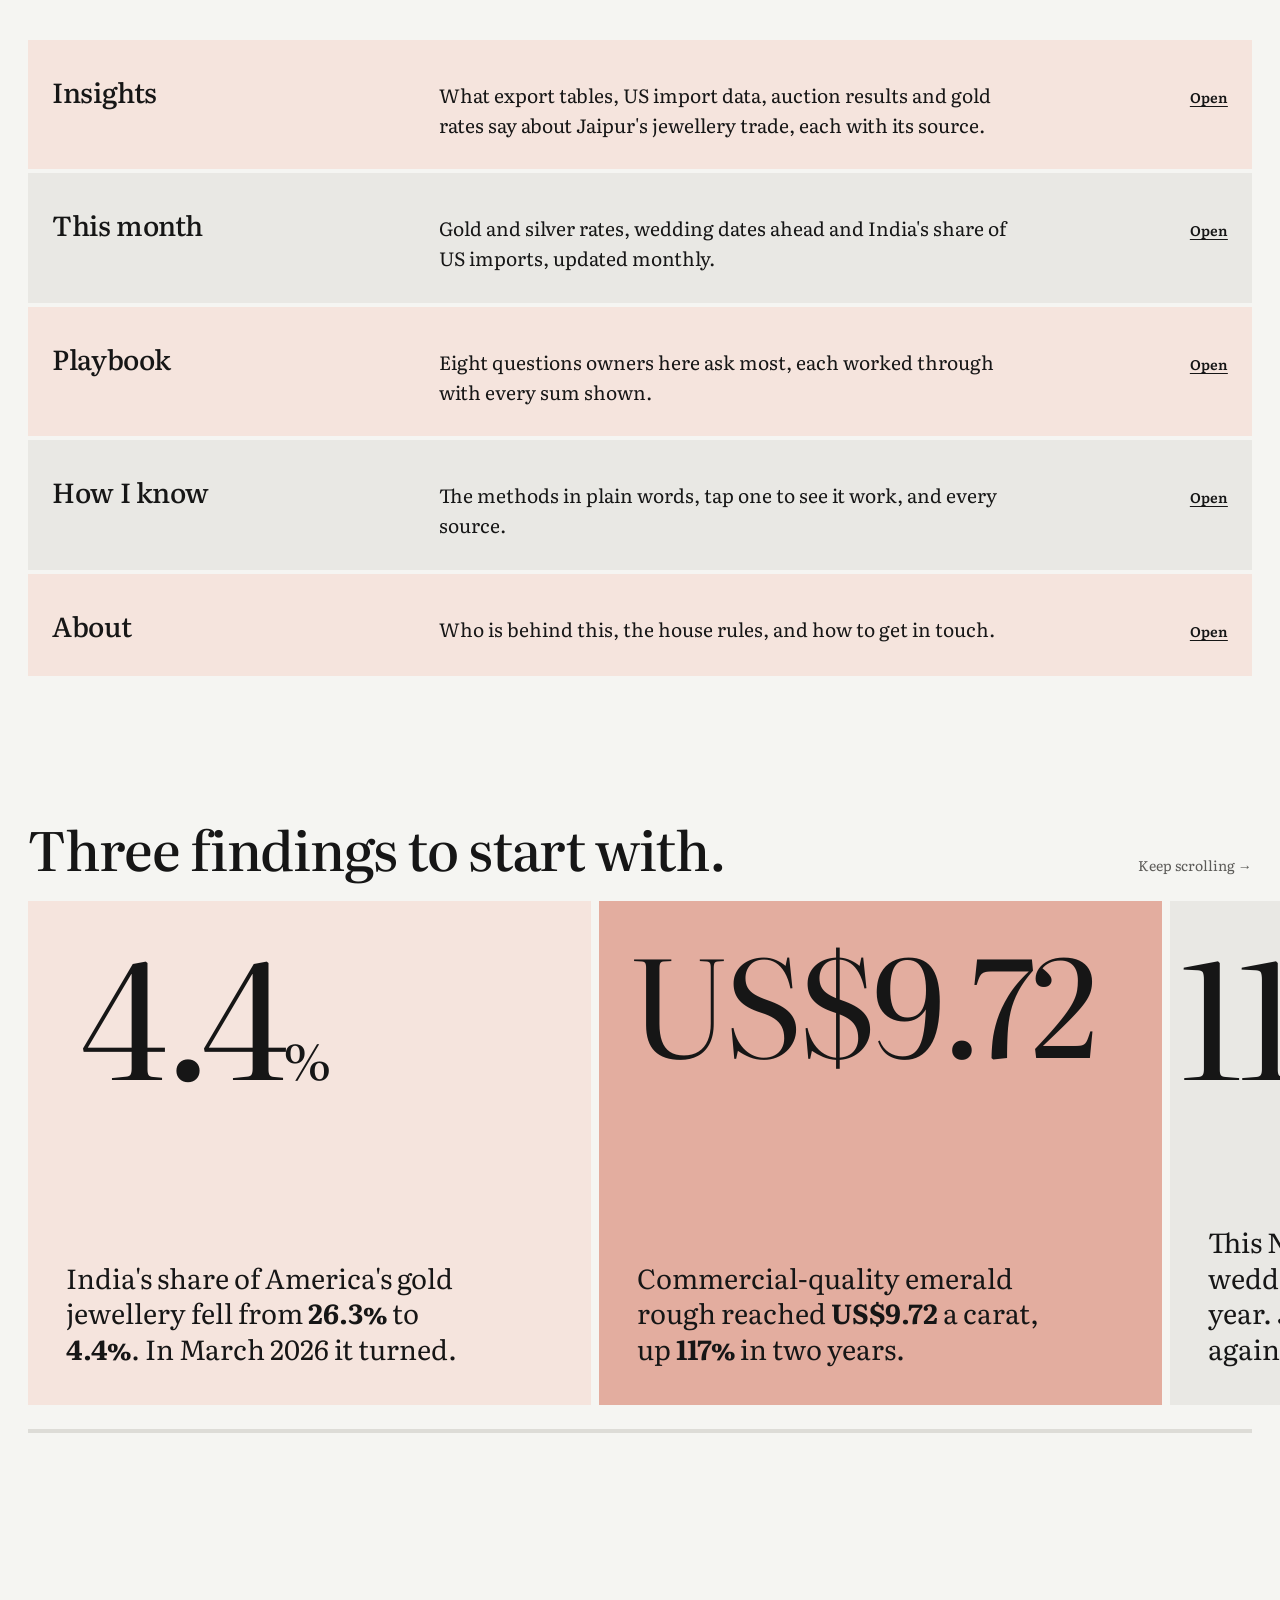
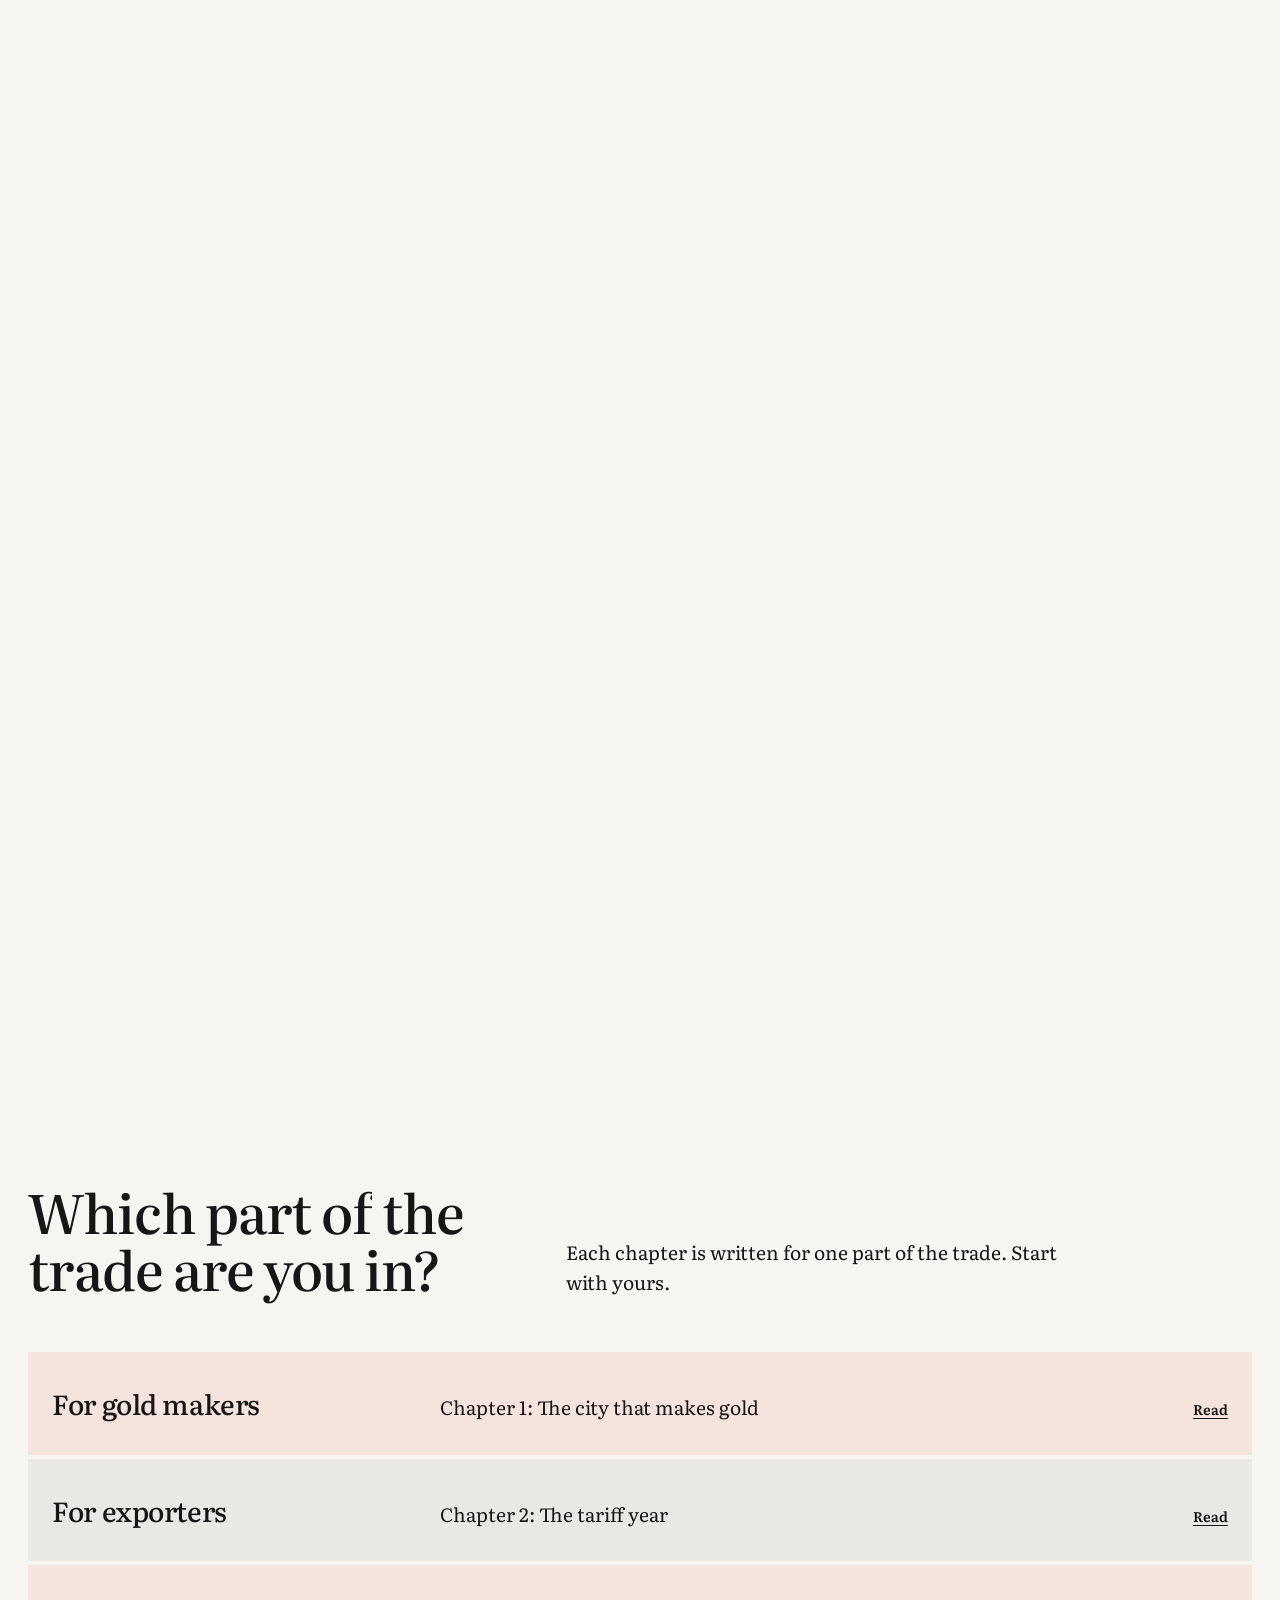
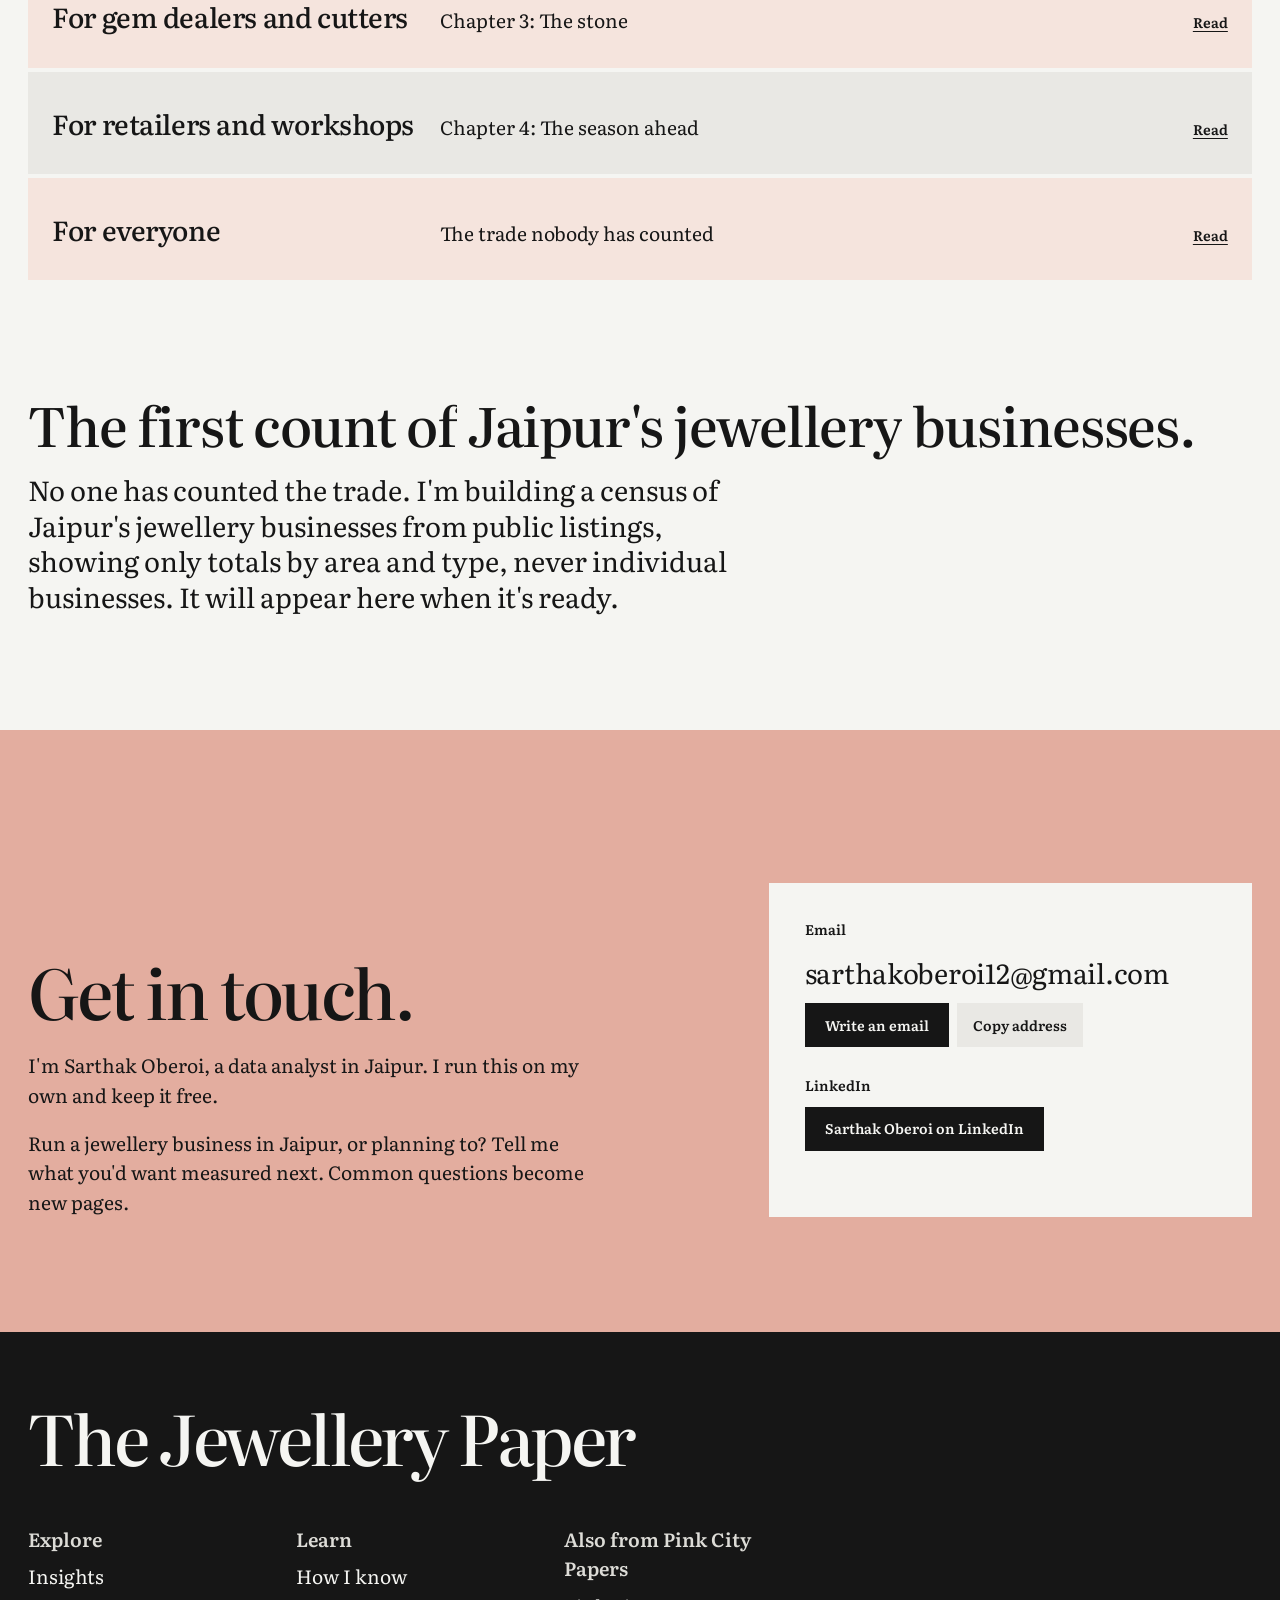
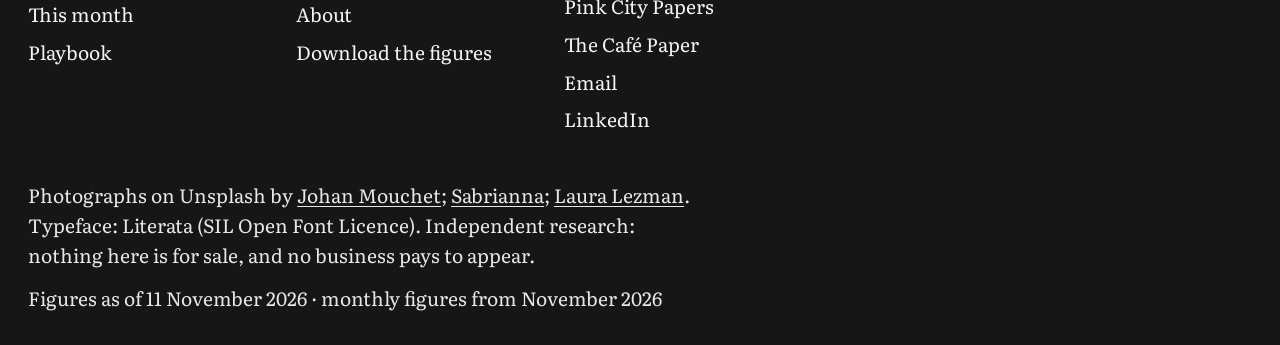
==== commit 2cf70882: "Site update, 11 November 2026" ====
--- a/index.html
+++ b/index.html
@@ -11,7 +11,7 @@
 <script>(function(d){d.classList.add("js");try{if(sessionStorage.getItem("jp-seen"))d.classList.add("seen");else sessionStorage.setItem("jp-seen","1")}catch(e){d.classList.add("seen")}setTimeout(function(){if(!window.__pulse)d.classList.remove("js","motion")},3000)})(document.documentElement)</script>
 <link rel="preload" href="fonts/literata.woff2" as="font" type="font/woff2" crossorigin>
 <link rel="stylesheet" href="v2.css?v=a83b7e1d46">
-<link rel="stylesheet" href="jewel.css?v=3f76a9b96e">
+<link rel="stylesheet" href="jewel.css?v=7b4c85038b">
 <script src="v2.js?v=8d2502aa93" defer></script>
 <script src="explain.js?v=a6891411c8" defer></script>
 </head>
@@ -20,8 +20,8 @@
 <div class="loader" aria-hidden="true"><p class="ld-page"><span style="--c:0">T</span><span style="--c:1">h</span><span style="--c:2">e</span><span style="--c:3"> </span><span style="--c:4">J</span><span style="--c:5">e</span><span style="--c:6">w</span><span style="--c:7">e</span><span style="--c:8">l</span><span style="--c:9">l</span><span style="--c:10">e</span><span style="--c:11">r</span><span style="--c:12">y</span><span style="--c:13"> </span><span style="--c:14">P</span><span style="--c:15">a</span><span style="--c:16">p</span><span style="--c:17">e</span><span style="--c:18">r</span></p><i class="ld-line"></i></div><div class="leave" aria-hidden="true"></div>
 <nav class="family" aria-label="Pink City Papers sites"><a href="https://sarthakkk23.github.io/pink-city-papers/"><span class="fam-l">Pink City Papers</span><span class="fam-s">Pink City Papers</span></a><a href="https://sarthakkk23.github.io/cafe-paper/"><span class="fam-l">The Café Paper</span><span class="fam-s">Cafés</span></a><a href="./" aria-current="true"><span class="fam-l">The Jewellery Paper</span><span class="fam-s">Jewellery</span></a></nav><header class="bar"><a class="wordmark" href="./">The Jewellery Paper</a><nav class="bar-links" aria-label="Main"><a href="insights/">Insights</a><a href="this-month/">This month</a><a href="playbook/">Playbook</a><a href="how-i-know/">How I know</a></nav><details class="menu"><summary aria-label="Open the menu">Menu</summary><nav class="menu-panel" aria-label="Main"><a href="">Home</a><a href="insights/">Insights</a><a href="this-month/">This month</a><a href="playbook/">Playbook</a><a href="how-i-know/">How I know</a><a href="about/">About</a></nav></details><a class="btn" href="about/#contact">Contact</a></header>
 <main class="">
-<section class="hero" id="top" aria-labelledby="hero-h">
-  <figure class="hero-pic" aria-hidden="true"><picture><source type="image/webp" srcset="img/gem-cutter-900.webp 900w, img/gem-cutter-1600.webp 1600w" sizes="(max-width: 900px) 100vw, 55vw"><img src="img/gem-cutter-1600.jpg" srcset="img/gem-cutter-900.jpg 900w, img/gem-cutter-1600.jpg 1600w" sizes="(max-width: 900px) 100vw, 55vw" width="1600" height="2400" alt="A craftsman bent over a polishing wheel in a small Jaipur workshop" fetchpriority="high"></picture></figure>
+<section class="hero jw-hero" id="top" aria-labelledby="hero-h">
+  <figure class="hero-pic" aria-hidden="true"><picture><source type="image/webp" srcset="img/gem-cutter-900.webp 900w, img/gem-cutter-1600.webp 1600w" sizes="100vw"><img src="img/gem-cutter-1600.jpg" srcset="img/gem-cutter-900.jpg 900w, img/gem-cutter-1600.jpg 1600w" sizes="100vw" width="1600" height="2400" alt="A craftsman bent over a polishing wheel in a small Jaipur workshop" fetchpriority="high"></picture></figure>
   <div class="hero-copy">
     <div class="hero-top">
       <h1 id="hero-h" class="hero-h">The city has changed faster than its story.</h1>
@@ -34,7 +34,6 @@
     <div class="hero-foot"><p class="hero-act"><a class="btn" href="insights/">Read the insights</a><a class="btn btn-ghost" href="playbook/">The owner's playbook</a></p>
     <p class="hero-meta">Jaipur export zone, FY2023-24 · <a href="insights/#f-Opening">How I know</a></p></div>
   </div>
-  <div class="hero-obj jw-obj"><div class="jw-obj-in reveal"><svg class="chart" viewBox="0 0 600 230" role="img" aria-label="What the Jaipur export zone ships" preserveAspectRatio="xMidYMid meet"><text x="0" y="12" text-anchor="start" class="c-ax">What it ships</text><line x1="196.0" y1="18" x2="196.0" y2="174" class="c-grid c-zero"/><text x="196.0" y="194" text-anchor="middle" class="c-tick">0%</text><line x1="302.7" y1="18" x2="302.7" y2="174" class="c-grid"/><text x="302.7" y="194" text-anchor="middle" class="c-tick">20%</text><line x1="409.3" y1="18" x2="409.3" y2="174" class="c-grid"/><text x="409.3" y="194" text-anchor="middle" class="c-tick">40%</text><line x1="516.0" y1="18" x2="516.0" y2="174" class="c-grid"/><text x="516.0" y="194" text-anchor="middle" class="c-tick">60%</text><text x="0" y="45" class="c-cat">Gold jewellery</text><rect class="grow" x="196.0" y="30" width="317.4" height="22" fill="var(--red)"/><text x="521.4" y="46" text-anchor="start" class="c-strong">59.5%</text><text x="0" y="83" class="c-cat">Silver jewellery</text><rect class="grow" x="196.0" y="68" width="132.0" height="22" fill="var(--pink)"/><text x="336.0" y="84" text-anchor="start" class="c-strong">24.8%</text><text x="0" y="121" class="c-cat">Coloured gemstones</text><rect class="grow" x="196.0" y="106" width="53.3" height="22" fill="var(--pink)"/><text x="257.3" y="122" text-anchor="start" class="c-strong">10%</text><text x="0" y="159" class="c-cat">Everything else</text><rect class="grow" x="196.0" y="144" width="30.6" height="22" fill="var(--pink)"/><text x="234.6" y="160" text-anchor="start" class="c-strong">5.7%</text><text x="356.0" y="220" text-anchor="middle" class="c-ax">Share of the Jaipur SEZ&#x27;s exports, FY2023-24</text></svg><svg class="chart chart-narrow" viewBox="0 0 400 302" role="img" aria-label="What the Jaipur export zone ships" preserveAspectRatio="xMidYMid meet"><text x="0" y="12" text-anchor="start" class="c-ax">What it ships</text><line x1="0.0" y1="18" x2="0.0" y2="246" class="c-grid c-zero"/><text x="0.0" y="266" text-anchor="middle" class="c-tick">0%</text><line x1="108.0" y1="18" x2="108.0" y2="246" class="c-grid"/><text x="108.0" y="266" text-anchor="middle" class="c-tick">20%</text><line x1="216.0" y1="18" x2="216.0" y2="246" class="c-grid"/><text x="216.0" y="266" text-anchor="middle" class="c-tick">40%</text><line x1="324.0" y1="18" x2="324.0" y2="246" class="c-grid"/><text x="324.0" y="266" text-anchor="middle" class="c-tick">60%</text><text x="0" y="40" class="c-cat">Gold jewellery</text><rect class="grow" x="0.0" y="48" width="321.4" height="22" fill="var(--red)"/><text x="329.4" y="64" text-anchor="start" class="c-strong">59.5%</text><text x="0" y="96" class="c-cat">Silver jewellery</text><rect class="grow" x="0.0" y="104" width="133.7" height="22" fill="var(--pink)"/><text x="141.7" y="120" text-anchor="start" class="c-strong">24.8%</text><text x="0" y="152" class="c-cat">Coloured gemstones</text><rect class="grow" x="0.0" y="160" width="54.0" height="22" fill="var(--pink)"/><text x="62.0" y="176" text-anchor="start" class="c-strong">10%</text><text x="0" y="208" class="c-cat">Everything else</text><rect class="grow" x="0.0" y="216" width="31.0" height="22" fill="var(--pink)"/><text x="39.0" y="232" text-anchor="start" class="c-strong">5.7%</text><text x="162.0" y="292" text-anchor="middle" class="c-ax">Share of the Jaipur SEZ&#x27;s exports, FY2023-24</text></svg><p class="jw-obj-note">This is the SEZ only, not all of Jaipur: most of the city's stone trade ships from outside it.</p></div></div>
 </section><section class="intro" aria-label="About this record">
   <p class="lead reveal">Every figure here comes from a public record: export tables, US import data, auction results, licence counts and
   gold rates. Each is checked by separate code, and each says where it stops.</p>
@@ -68,7 +67,7 @@
   <a class="foot-name" href="./">The Jewellery Paper</a>
   <div class="ft-cols"><div><p class="ft-h">Explore</p><a href="insights/">Insights</a><a href="this-month/">This month</a><a href="playbook/">Playbook</a></div><div><p class="ft-h">Learn</p><a href="how-i-know/">How I know</a><a href="about/">About</a><a href="figures.json">Download the figures</a></div><div><p class="ft-h">Also from Pink City Papers</p><a href="https://sarthakkk23.github.io/pink-city-papers/">Pink City Papers</a><a href="https://sarthakkk23.github.io/cafe-paper/">The Café Paper</a><a href="&#109;&#97;&#105;&#108;&#116;&#111;&#58;&#115;&#97;&#114;&#116;&#104;&#97;&#107;&#111;&#98;&#101;&#114;&#111;&#105;&#49;&#50;&#64;&#103;&#109;&#97;&#105;&#108;&#46;&#99;&#111;&#109;&#63;&#115;&#117;&#98;&#106;&#101;&#99;&#116;&#61;&#84;&#104;&#101;&#32;&#74;&#101;&#119;&#101;&#108;&#108;&#101;&#114;&#121;&#32;&#80;&#97;&#112;&#101;&#114;">Email</a><a href="https://www.linkedin.com/in/sarthak-oberoi-analyst/">LinkedIn</a></div></div>
   <p>Photographs on Unsplash by <a href="https://unsplash.com/photos/cFSYBkneAp0" rel="noopener" target="_blank">Johan Mouchet</a>; <a href="https://unsplash.com/photos/jYVvmAi4u8c" rel="noopener" target="_blank">Sabrianna</a>; <a href="https://unsplash.com/photos/6WTcS_rECpA" rel="noopener" target="_blank">Laura Lezman</a>. Typeface: Literata (SIL Open Font Licence). Independent research: nothing here is for sale, and no business pays to appear.</p>
-  <p>Figures as of 10 November 2026 · monthly figures from November 2026</p>
+  <p>Figures as of 11 November 2026 · monthly figures from November 2026</p>
 </footer>
 </body>
 </html>
--- a/jewel.css
+++ b/jewel.css
@@ -1,8 +1,11 @@
 /* The Jewellery Paper: the few additions to the café site's stylesheet (v2.css, shared as is).
    Mostly the playbook pages' own content, set in the café playbook's style. */
-.jw-obj { display: flex; align-items: center; background: var(--blush); }
-.jw-obj-in { width: 100%; padding: clamp(24px, 4vw, 56px); }
-.jw-obj-note { font-size: var(--s-small); color: var(--soft); margin-top: 14px; max-width: 44ch; }
+/* the home hero: one photo across the full width, the copy over its left side */
+.jw-hero { grid-template-columns: minmax(0, 1fr); grid-template-areas: "copy"; }
+.jw-hero .hero-pic picture { top: 0; height: 100%; }
+.jw-hero .hero-pic img { object-position: 50% 40%; }
+/* the tint deepens behind the copy and lifts over the photo's right side, where there is no text */
+@media (min-width: 901px) { .jw-hero .hero-pic::after { background: linear-gradient(90deg, rgba(74, 26, 20, .72) 0%, rgba(74, 26, 20, .6) 40%, rgba(74, 26, 20, .22) 100%); } }
 .jw-open { padding-top: clamp(40px, 6vw, 88px); }
 .jw-tight { padding-top: 24px; }
 .jw-next { margin-top: 40px; }
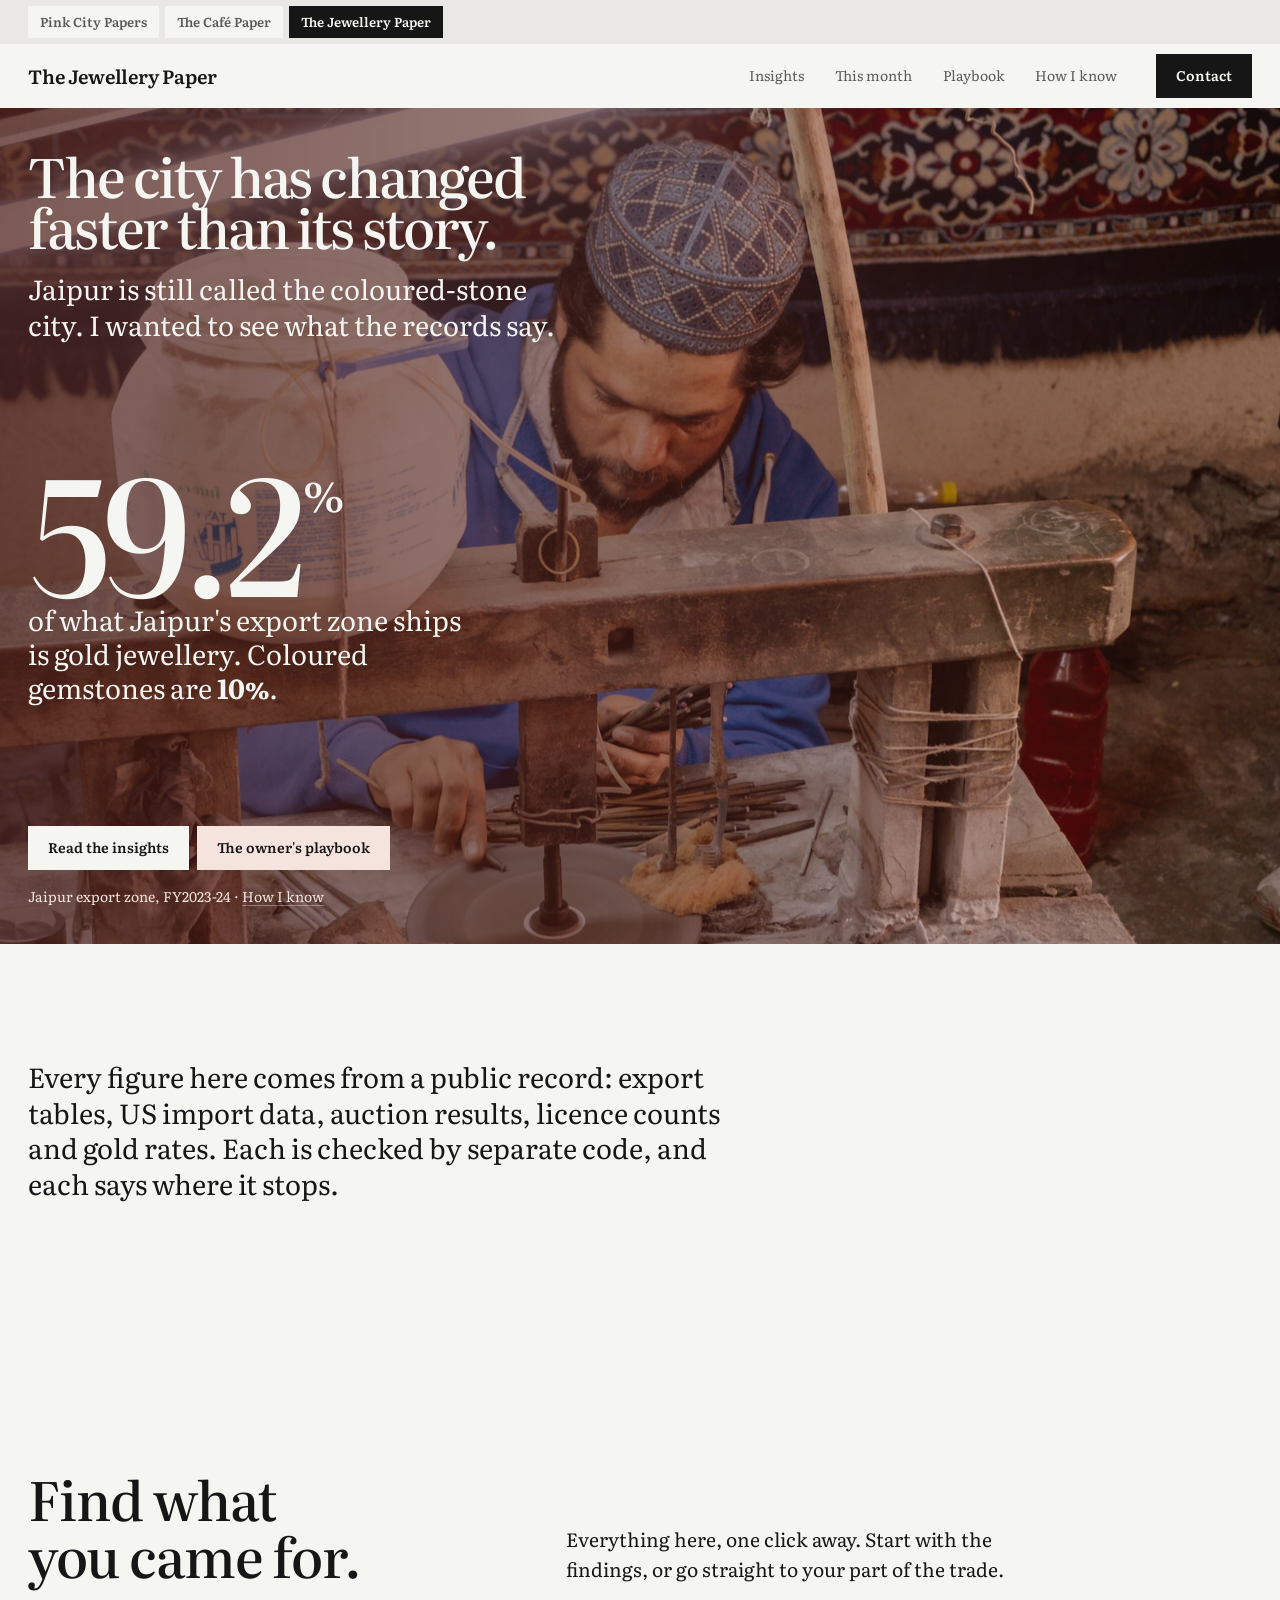
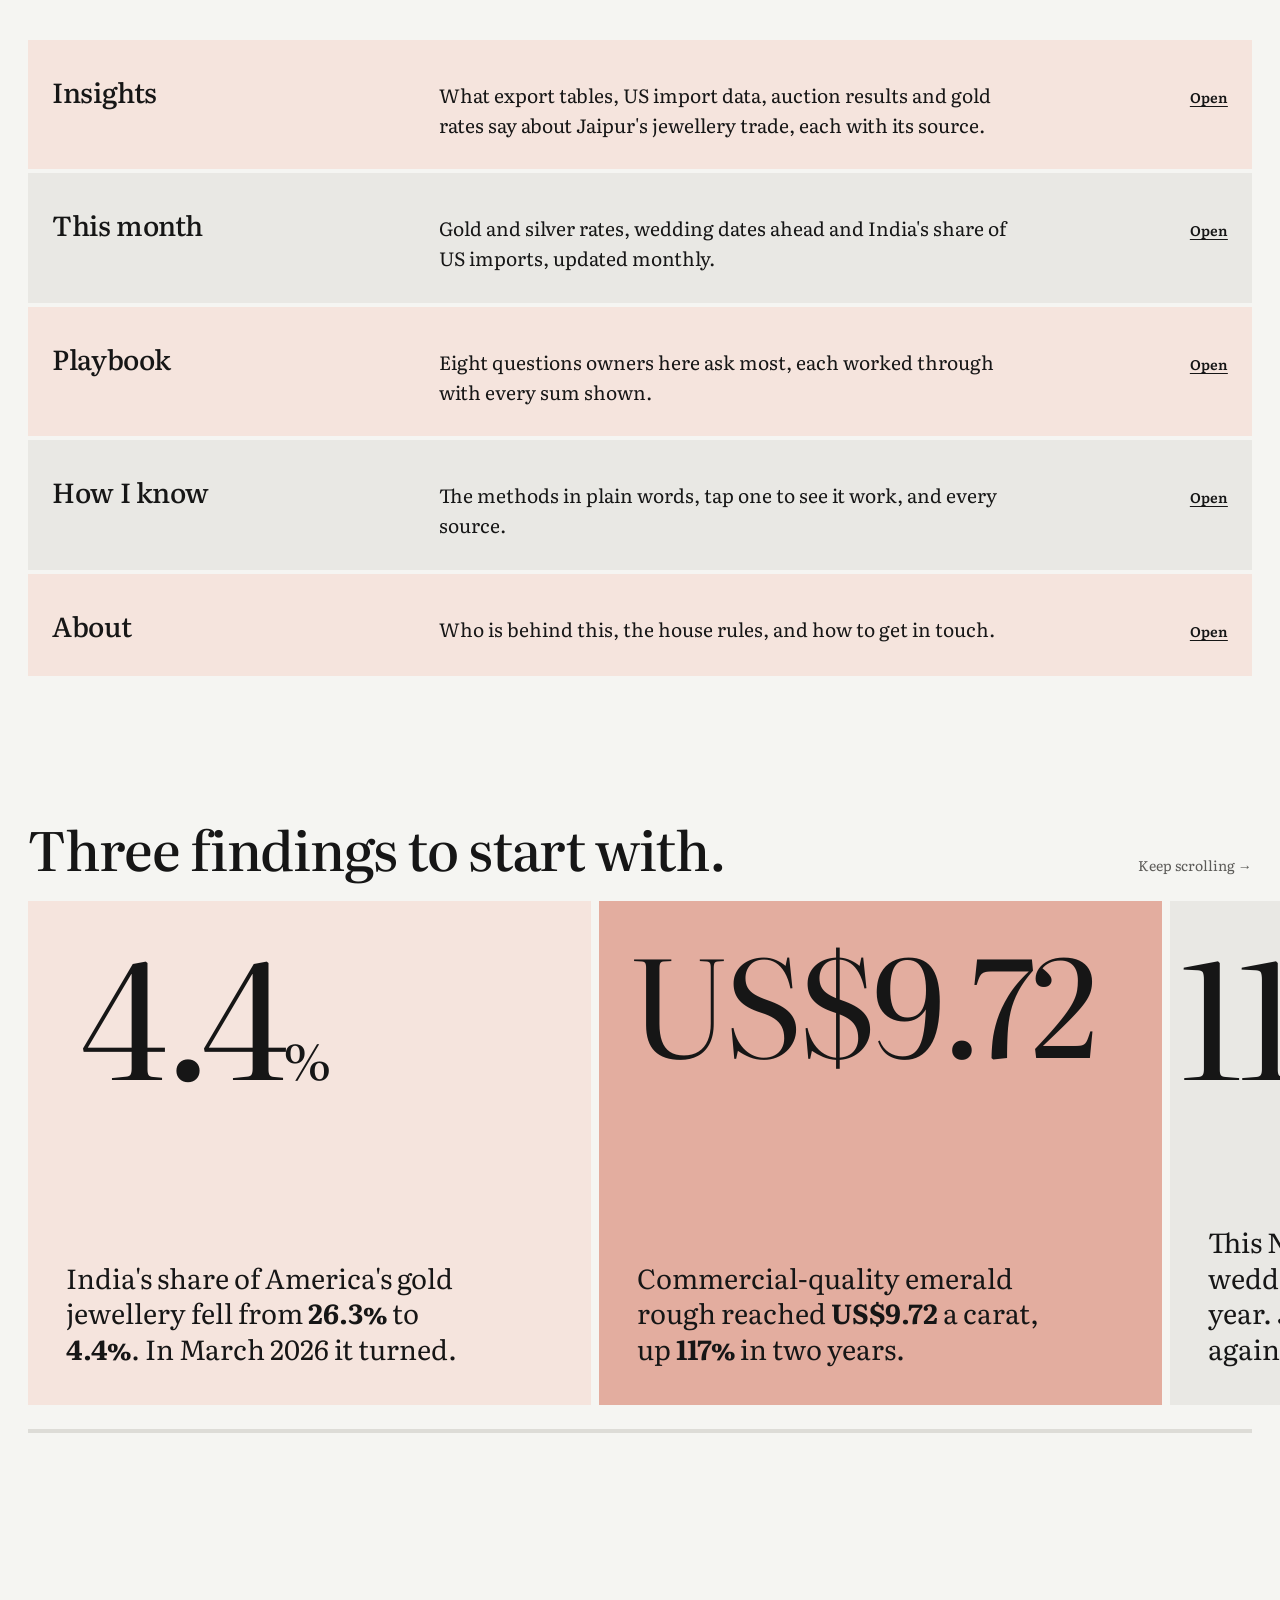
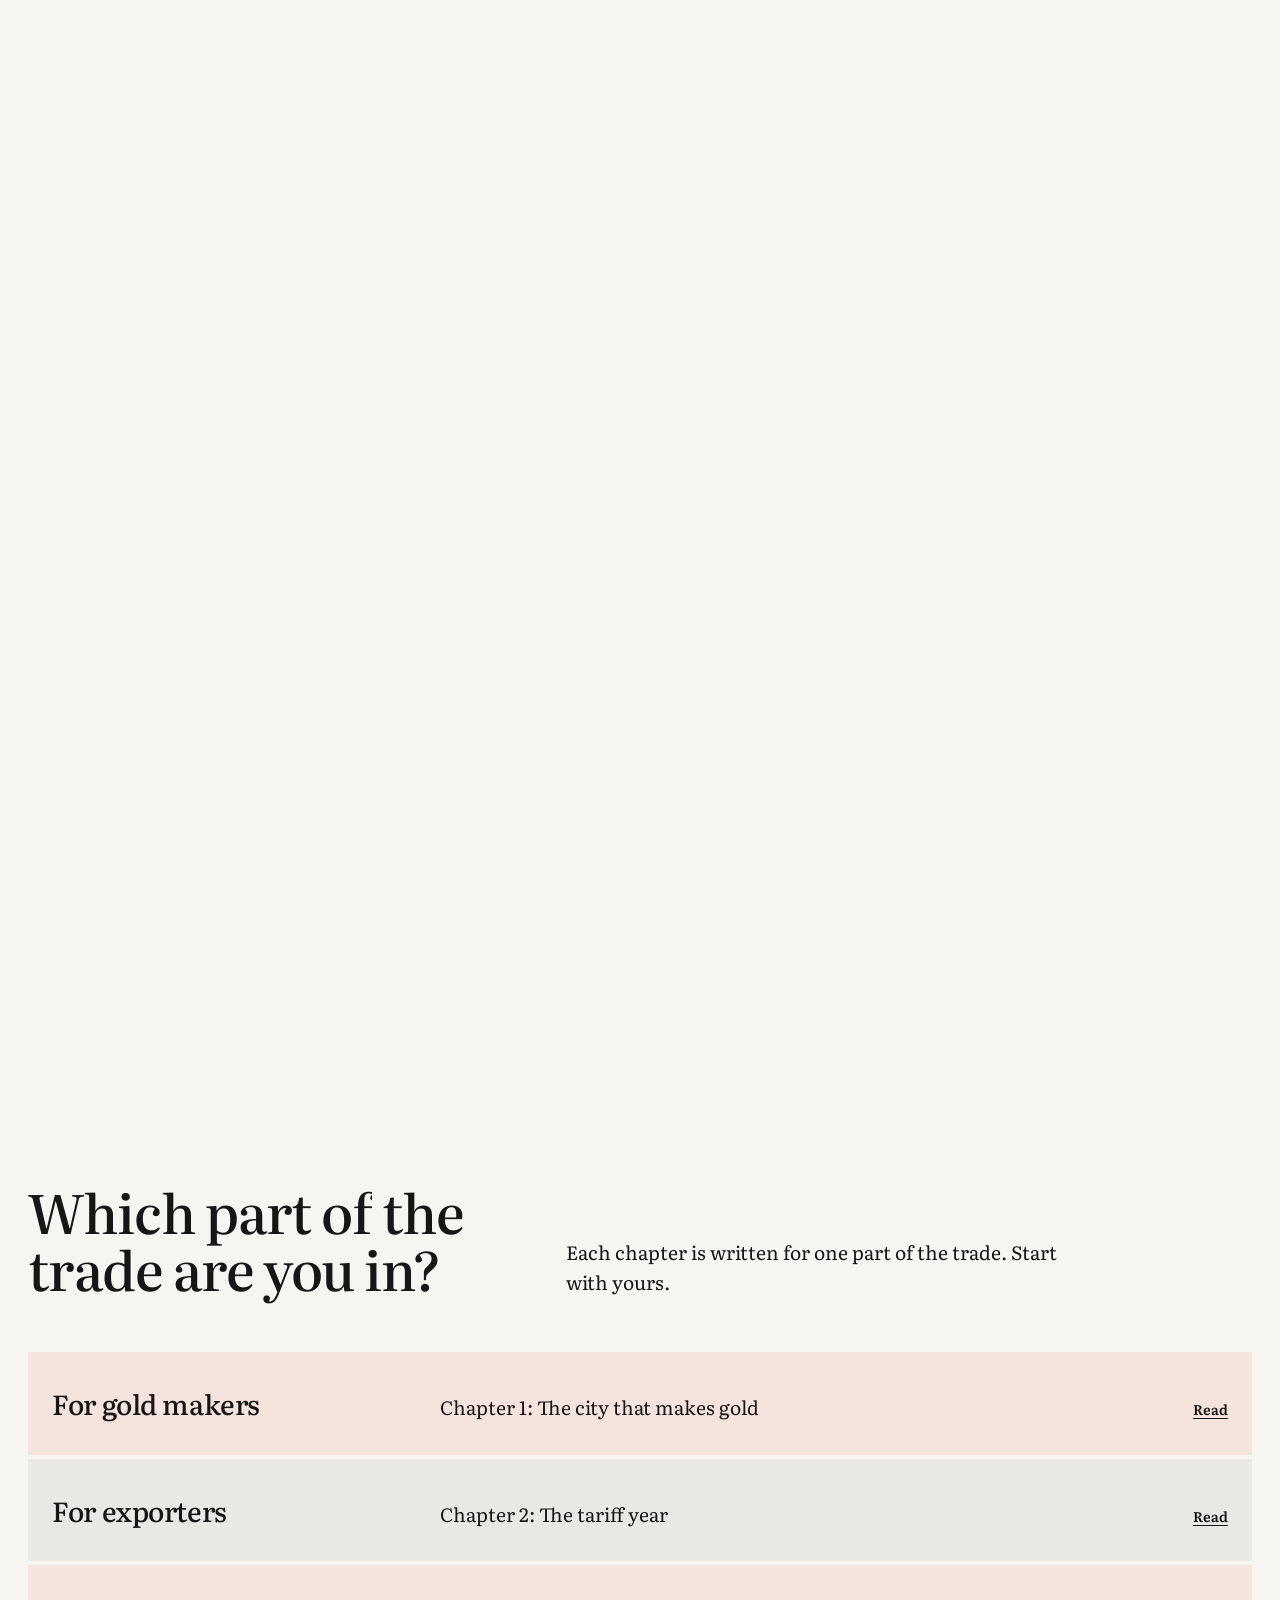
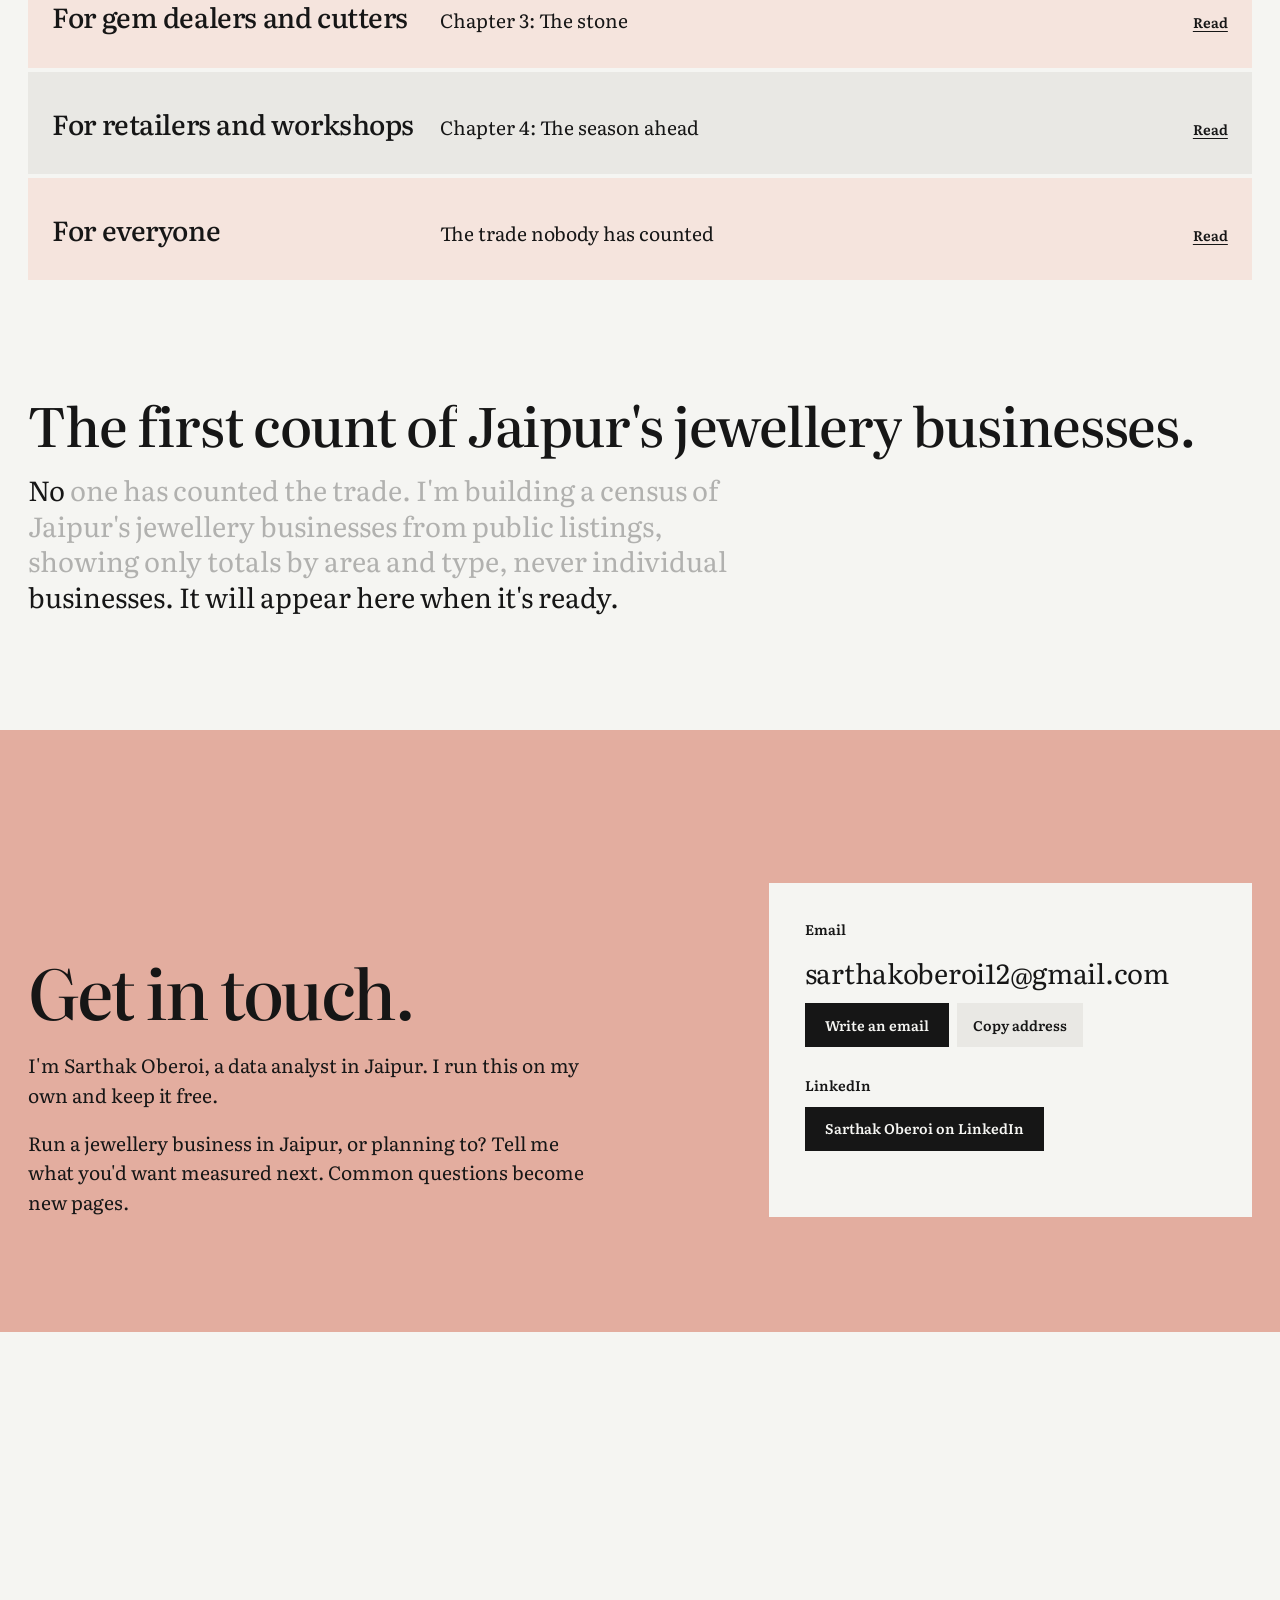
==== commit 8e8877ba: "Site update, 11 November 2026: motion, third pass" ====
--- a/index.html
+++ b/index.html
@@ -10,9 +10,9 @@
 <link rel="icon" href="favicon.svg" type="image/svg+xml">
 <script>(function(d){d.classList.add("js");try{if(sessionStorage.getItem("jp-seen"))d.classList.add("seen");else sessionStorage.setItem("jp-seen","1")}catch(e){d.classList.add("seen")}setTimeout(function(){if(!window.__pulse)d.classList.remove("js","motion")},3000)})(document.documentElement)</script>
 <link rel="preload" href="fonts/literata.woff2" as="font" type="font/woff2" crossorigin>
-<link rel="stylesheet" href="v2.css?v=a83b7e1d46">
+<link rel="stylesheet" href="v2.css?v=85afc70849">
 <link rel="stylesheet" href="jewel.css?v=7b4c85038b">
-<script src="v2.js?v=8d2502aa93" defer></script>
+<script src="v2.js?v=d1bdc389ef" defer></script>
 <script src="explain.js?v=a6891411c8" defer></script>
 </head>
 <body>
--- a/v2.css
+++ b/v2.css
@@ -782,3 +782,59 @@
 .hs-on .hs-track { will-change: transform; }
 .hs-on .hs-meter { display: block; }
 @media (max-width: 760px) { .hs .tz { width: 84vw; min-height: 0; aspect-ratio: 4 / 5; } .hs-hint { display: none; } }
+
+/* ---------- motion, third pass: the same paper, with more life in it ----------
+   Ink soaks into a statement as you read it. A marker runs under the figures. Each finding slides over the last like a
+   sheet. Photographs develop. Sums add up row by row. The hero's digits roll. The page lifts off its footer.
+   Everything sits under .m3, which the script sets only when motion is welcome and drops if the browser stalls,
+   so without it (no script, reduced motion) nothing here applies and the page is exactly as it was. */
+
+/* a statement inks in, word by word, as it rises through the screen */
+.m3 .m3-ink .iw { opacity: .3; transition: opacity .6s ease; }
+.m3 .m3-ink .iw.on { opacity: 1; }
+
+/* a marker under the figures in running text: money, shares, multiples */
+.mk { --mk: color-mix(in srgb, var(--red) 30%, transparent); }
+.m3 .mk { background: linear-gradient(var(--mk), var(--mk)) 0 92% / 0% 38% no-repeat; transition: background-size 1s var(--ease); }
+.m3 .mk.on { background-size: 100% 38%; }
+
+/* sheets: the next finding (or step) slides over this one, which settles back a shade */
+.m3 .m3-sheet { position: relative; }
+.m3 .m3-sheet::after { content: ""; position: absolute; inset: 0; background: var(--ink); opacity: calc(var(--c, 0) * .07); pointer-events: none; }
+.m3 .m3-bare { background: var(--sheet-bg, var(--paper)); box-shadow: 0 0 0 100vmax var(--sheet-bg, var(--paper)); clip-path: inset(0 -100vmax); }
+.m3 .fd.m3-sheet { clip-path: inset(0 -100vmax); }
+.m3 .fd.m3-sheet::after { box-shadow: 0 0 0 100vmax var(--ink); }
+
+/* photographs develop: from a grey print to full colour as they open */
+.m3 figure.reveal.is-in img, .m3 .hero.is-in .hero-pic img, .m3 .t-photo.rv.in img, .m3 .story-pic.rv.in img { animation: m3-develop 2.2s ease both; }
+@keyframes m3-develop { from { filter: grayscale(1) contrast(1.08); } }
+
+/* the worked sums add up: rows arrive in order, the total last, with the marker under it */
+.m3 .pt.m3-go tbody tr { animation: m3-rise .6s var(--ease) both; animation-delay: calc(var(--r, 0) * 110ms + 150ms); }
+@keyframes m3-rise { from { opacity: 0; transform: translateY(12px); } }
+
+/* the hero's rotating figure: each digit rolls up into place */
+.m3 .rc { display: inline-block; clip-path: inset(-.08em -.3em); }
+.m3 .rc > span { display: inline-block; animation: m3-roll .9s var(--ease) both; animation-delay: calc(var(--c, 0) * 70ms + 80ms); }
+@keyframes m3-roll { from { transform: translateY(112%); } }
+
+/* "How I know" opens to its real height, and its points arrive one after another */
+@supports (interpolate-size: allow-keywords) {
+  .m3 main details { interpolate-size: allow-keywords; }
+  .m3 main details::details-content { block-size: 0; overflow: clip; transition: block-size .5s var(--ease), content-visibility .5s allow-discrete; }
+  .m3 main details[open]::details-content { block-size: auto; }
+}
+.m3 main details[open] li { animation: m3-rise .55s var(--ease) both; }
+.m3 main details[open] li:nth-child(2) { animation-delay: .07s; } .m3 main details[open] li:nth-child(3) { animation-delay: .14s; }
+.m3 main details[open] li:nth-child(4) { animation-delay: .21s; } .m3 main details[open] li:nth-child(n+5) { animation-delay: .28s; }
+
+/* the page lifts off its footer: the footer waits underneath and is uncovered as you reach the end */
+.m3-curtain main { position: relative; z-index: 2; background: var(--paper); }
+.m3-curtain .foot { position: sticky; bottom: 0; z-index: 1; }
+.m3-curtain .foot > * { transform: translateY(calc((1 - var(--f, 1)) * -36px)); opacity: calc(.35 + var(--f, 1) * .65); }
+
+/* a list of rows: the one under the pointer holds, the others step back */
+@media (hover: hover) and (pointer: fine) {
+  .m3 .best-list a > span { transition: opacity .25s ease; }
+  .m3 .best-list:hover li:not(:hover) a > span { opacity: .45; }
+}
